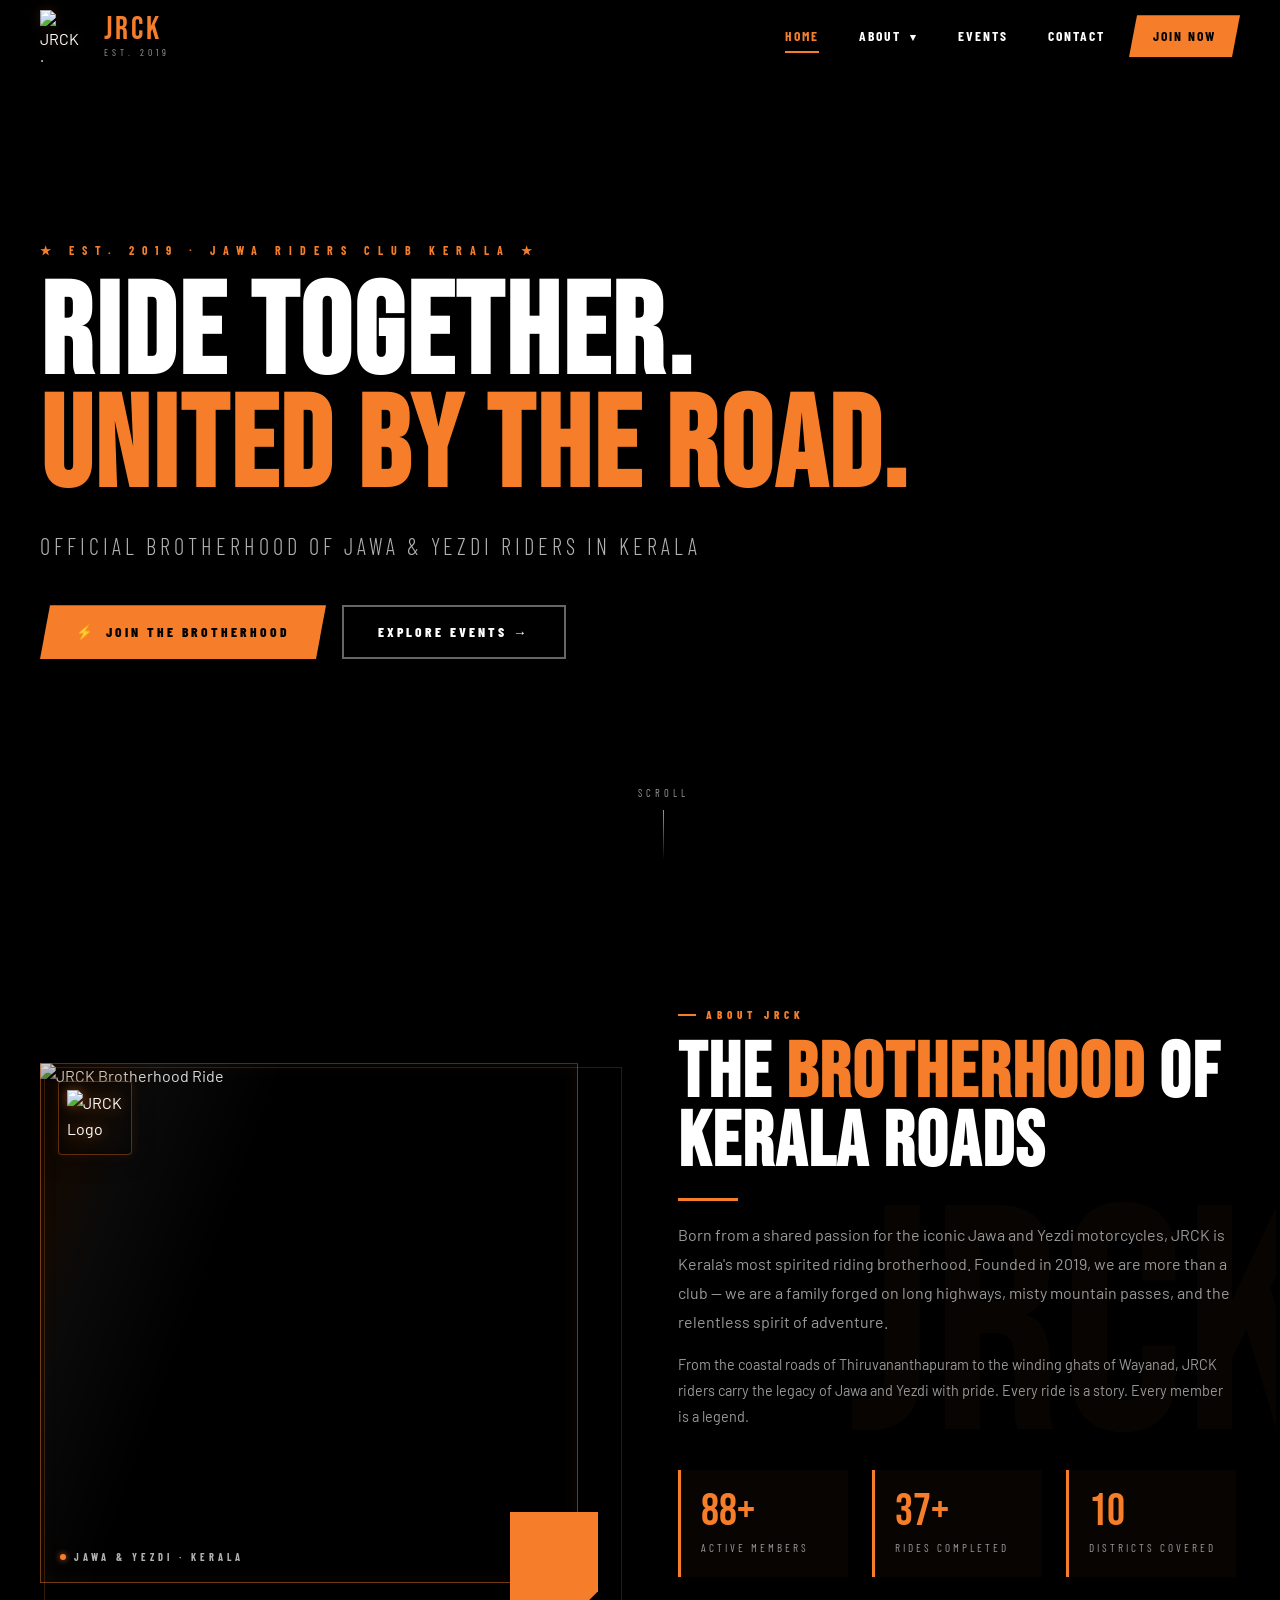
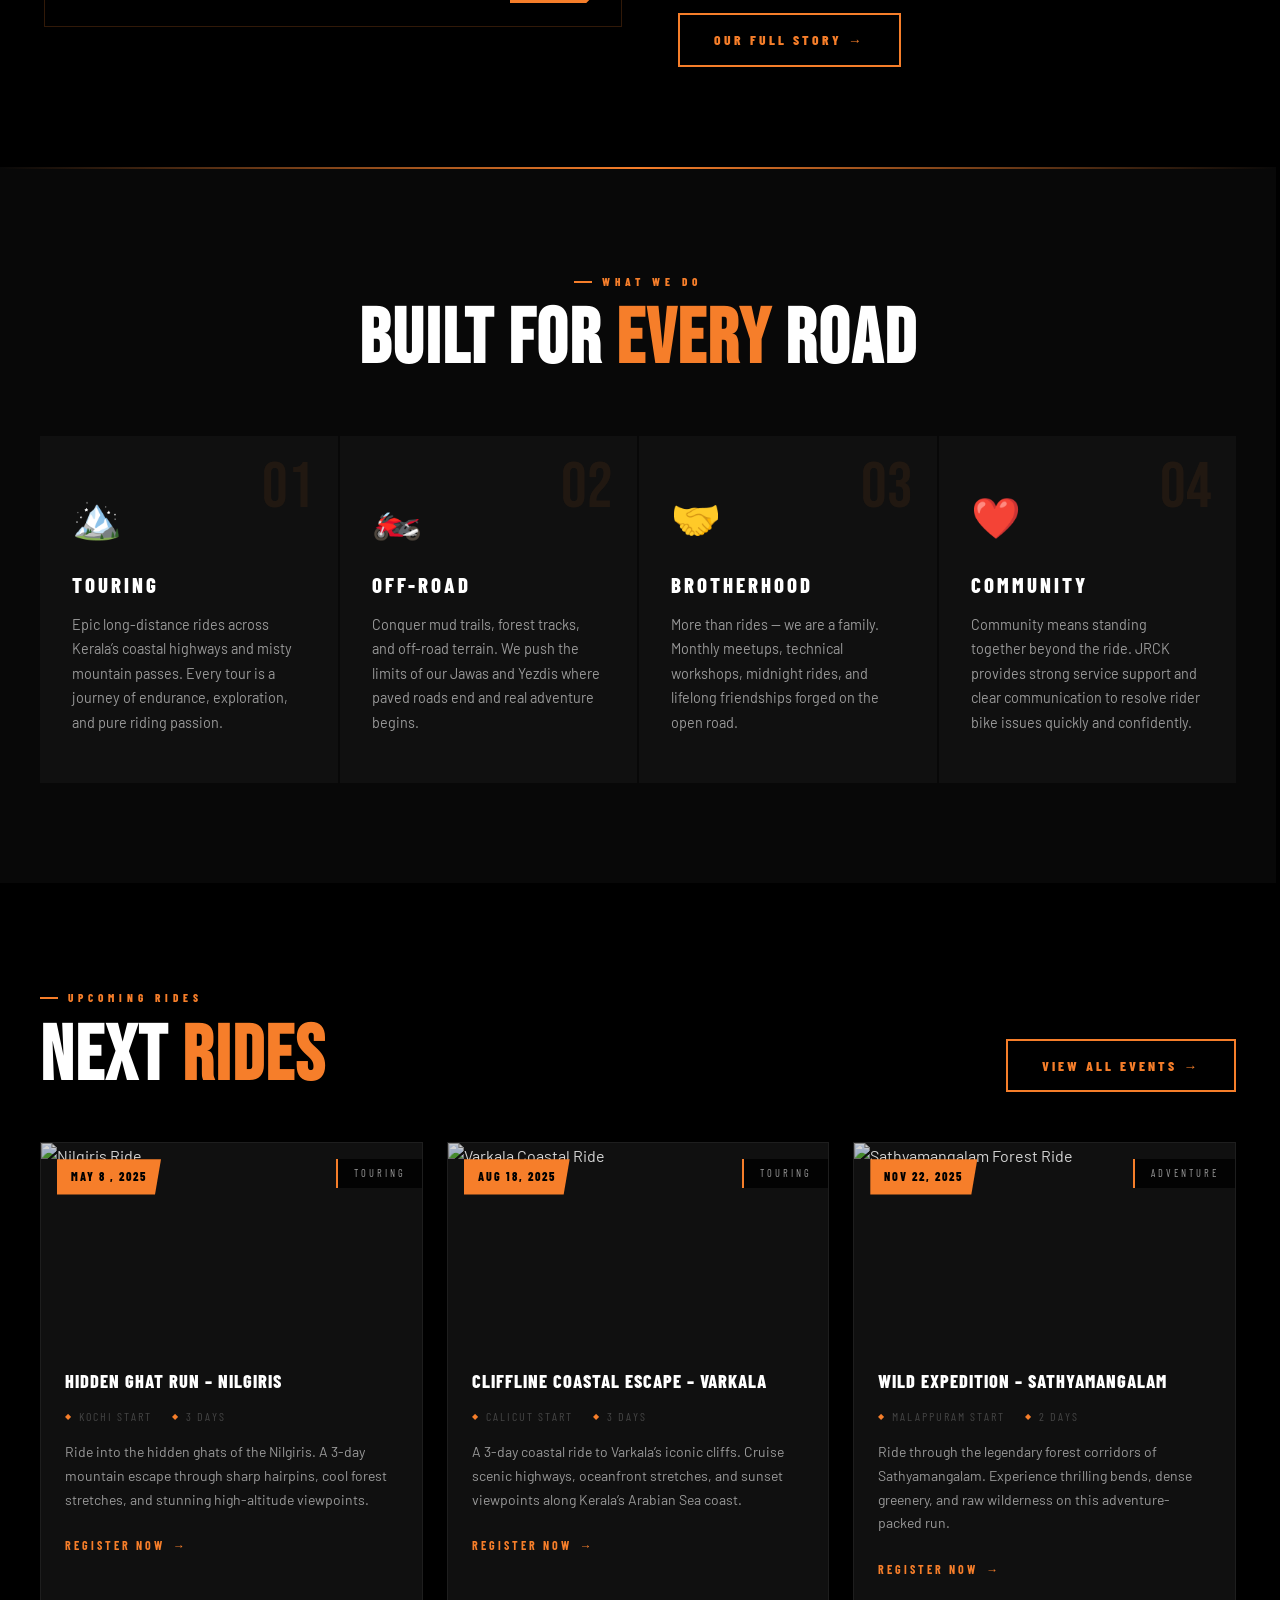
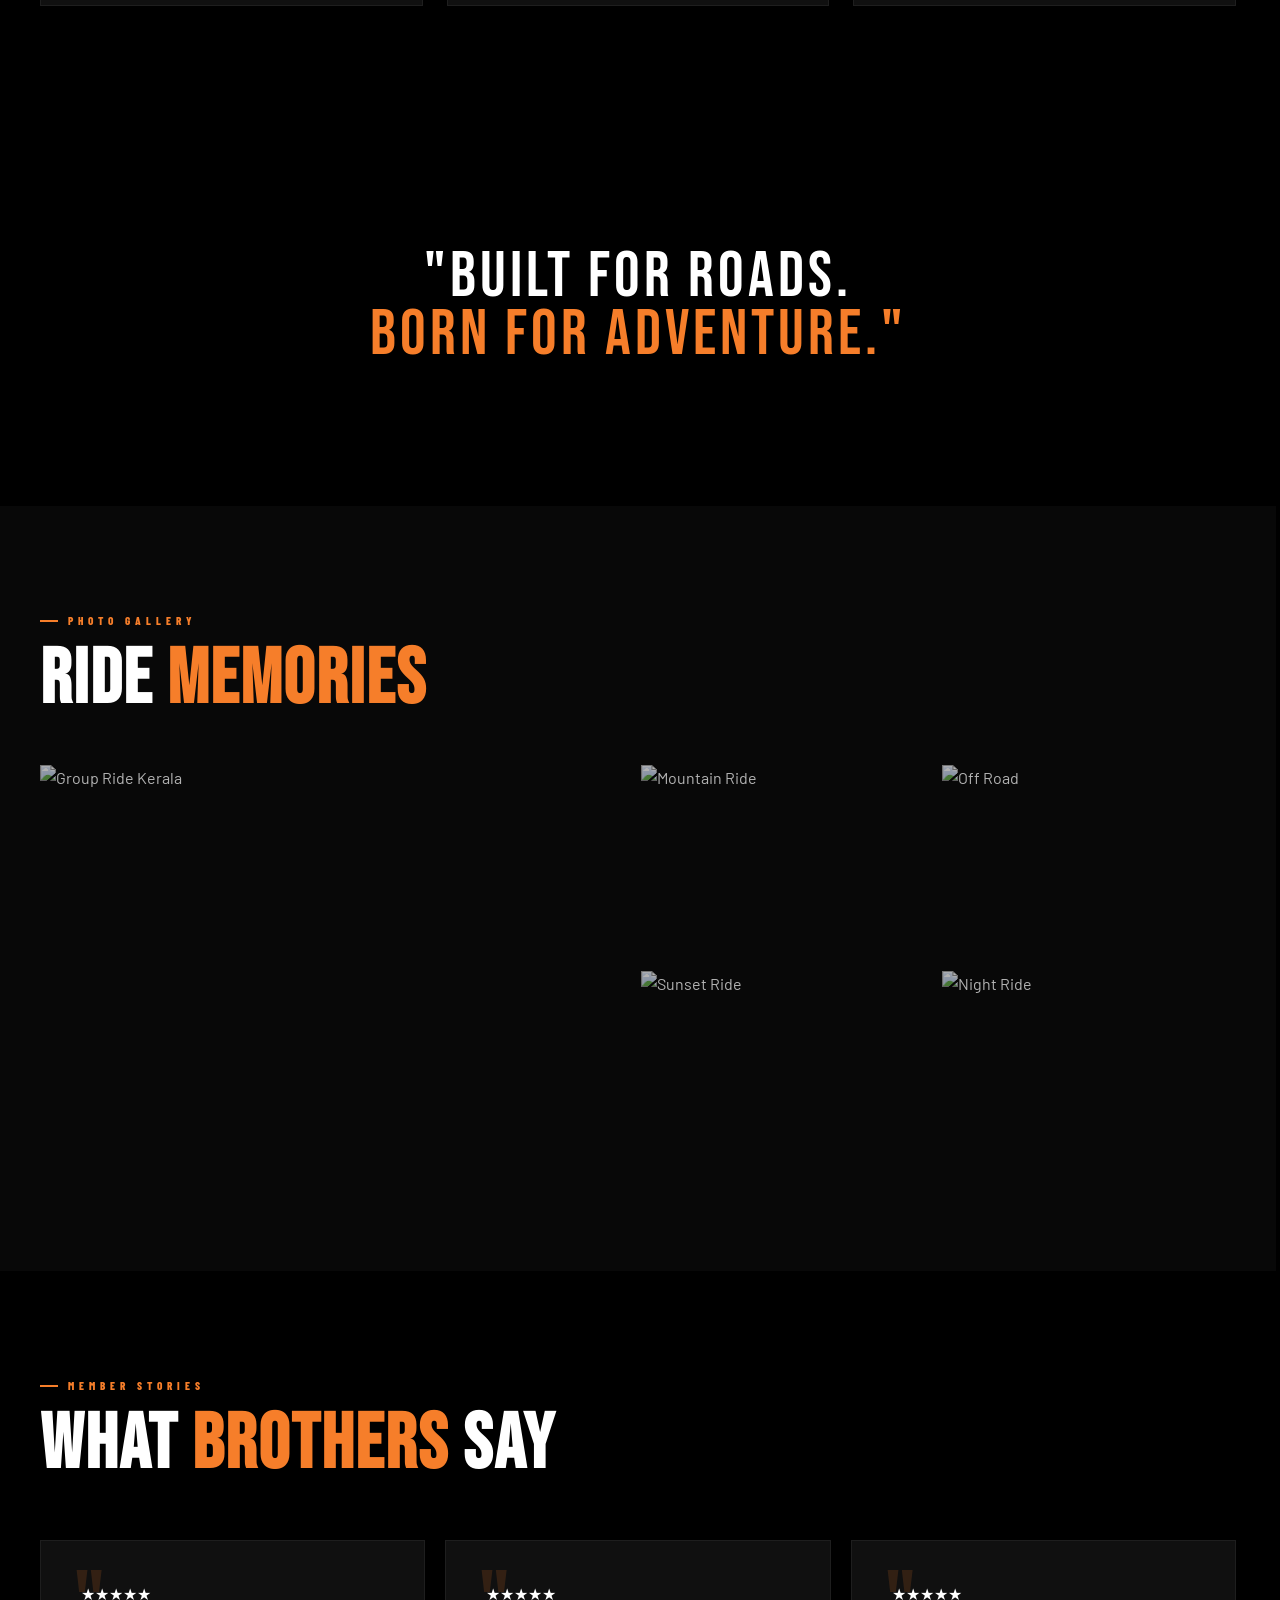
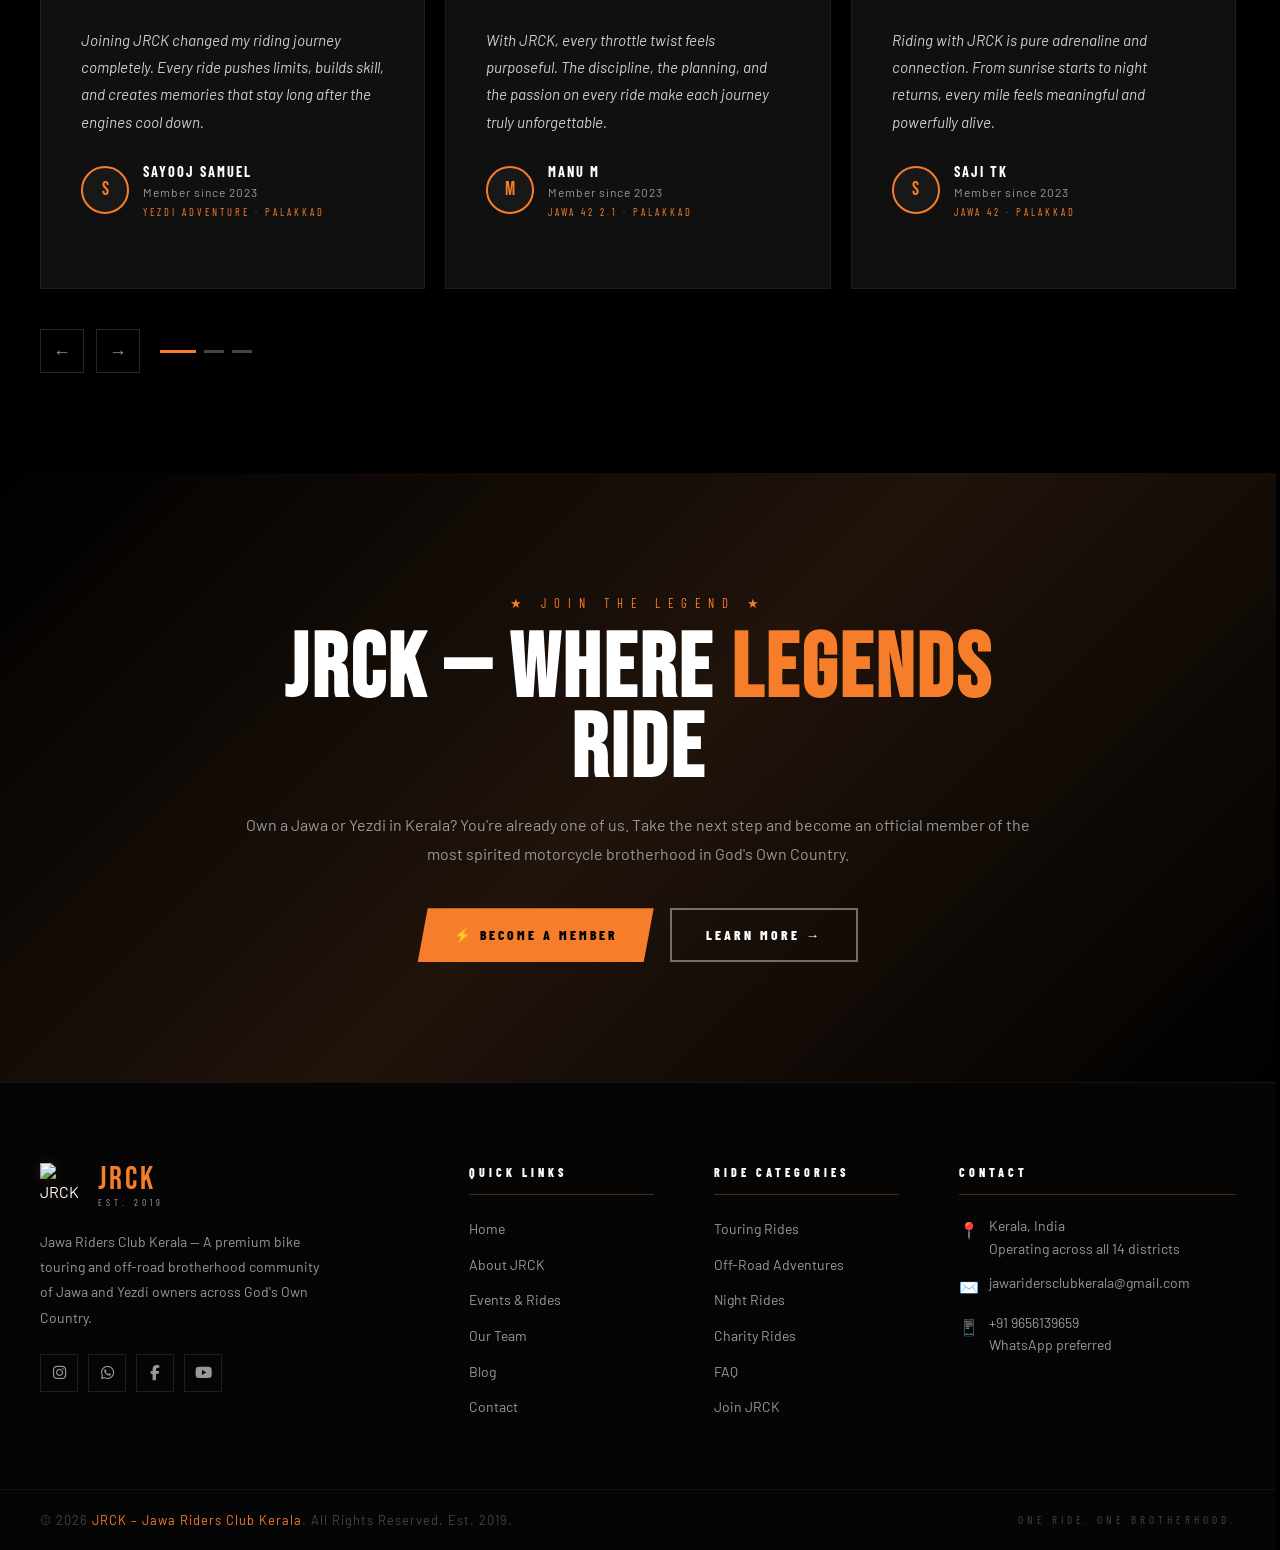
==== jrck-website/index.html @ 36eb2aca "Add files via upload" ====
<!DOCTYPE html>
<html lang="en">
<head>
<meta charset="UTF-8">
<meta name="viewport" content="width=device-width, initial-scale=1.0">
<!-- Performance: preload hero image and fonts -->
<link rel="preload" as="image" href="https://images.unsplash.com/photo-1558618666-fcd25c85cd64?w=1920&q=80" fetchpriority="high">
<link rel="dns-prefetch" href="https://images.unsplash.com">
<link rel="dns-prefetch" href="https://fonts.googleapis.com">
<title>JRCK – Jawa Riders Club Kerala | Where Legends Ride</title>
<meta name="description" content="Jawa Riders Club Kerala (JRCK) – A premium bike touring and off-road brotherhood community of Jawa and Yezdi owners in Kerala. Est. 2019.">
<meta name="keywords" content="Jawa Riders Club Kerala, JRCK, Jawa motorcycle Kerala, Yezdi riders Kerala, motorcycle club Kerala, bike touring Kerala">
<meta property="og:title" content="JRCK – Jawa Riders Club Kerala">
<meta property="og:description" content="One Ride. One Brotherhood. Official brotherhood of Jawa & Yezdi Riders in Kerala since 2019.">
<meta property="og:type" content="website">
<link rel="icon" type="image/png" href="assets/images/logo.png">
<link rel="stylesheet" href="assets/css/style.css">
<link rel="preconnect" href="https://fonts.googleapis.com">
<link href="https://fonts.googleapis.com/css2?family=Bebas+Neue&family=Barlow+Condensed:wght@300;400;600;700;800;900&family=Barlow:wght@300;400;500;600&display=swap" rel="stylesheet">
<link rel="stylesheet" href="https://cdnjs.cloudflare.com/ajax/libs/font-awesome/6.5.0/css/all.min.css">
<!-- Favicon fallback SVG -->
<link rel="icon" type="image/svg+xml" href="assets/images/logo.png">
</head>
<body>

<!-- Hero Premium Cursor (scoped, desktop only) -->
<div class="hero-cursor" id="heroCursor" aria-hidden="true"></div>
<div class="hero-cursor-ring" id="heroCursorRing" aria-hidden="true"></div>

<!-- ============================================================ HEADER ============================================================ -->
<header id="header">
  <a href="index.html" class="nav-logo">
    <img src="assets/images/logo.png" alt="JRCK Logo" class="logo-svg" style="object-fit:contain;">
    <div>
      <span class="nav-logo-text">JRCK</span>
      <span class="nav-logo-sub">Est. 2019</span>
    </div>
  </a>

  <nav>
    <ul class="nav-links">
      <li><a href="index.html" class="active">Home</a></li>
      <li class="dropdown">
        <a href="about.html">About <span class="dropdown-arrow">▾</span></a>
        <ul class="dropdown-menu">
          <li><a href="about.html">About JRCK</a></li>
          <li><a href="events.html">Events & Rides</a></li>
          <li><a href="team.html">Our Team</a></li>
          <li><a href="faq.html">FAQ</a></li>
        </ul>
      </li>
      <li><a href="events.html">Events</a></li>
      <!-- <li><a href="blog.html">Blog</a></li> -->
      <li><a href="contact.html">Contact</a></li>
      <li><a href="contact.html#membership" class="nav-cta">Join Now</a></li>
    </ul>
  </nav>

  <button class="hamburger" aria-label="Menu">
    <span></span><span></span><span></span>
  </button>
</header>

<!-- Mobile Nav -->
<nav class="nav-mobile">
  <a href="index.html">Home</a>
  <a href="about.html">About JRCK</a>
  <a href="events.html" class="mobile-sub">↳ Events & Rides</a>
  <a href="team.html" class="mobile-sub">↳ Our Team</a>
  <a href="faq.html" class="mobile-sub">↳ FAQ</a>
  <a href="blog.html">Blog</a>
  <a href="contact.html">Contact</a>
  <a href="contact.html#membership" style="color: var(--orange); font-weight: 800;">⚡ Join the Brotherhood</a>
</nav>

<!-- ============================================================ HERO ============================================================ -->
<section class="hero" id="heroSection">
  <!-- Trail canvas: above bg, below all overlays -->
  <canvas id="hero-trail-canvas"></canvas>
  <div class="hero-bg" id="heroBg" style="background-image: url('assets/images/banner-main.jpeg');"></div>
  <div class="hero-overlay"></div>
  <div class="hero-overlay-bottom"></div>
  <div class="hero-content">
    <p class="hero-estd">★ Est. 2019 · Jawa Riders Club Kerala ★</p>
    <h1 class="hero-title">
      Ride Together.
      <span class="line2">United by the Road.</span>
    </h1>
    <p class="hero-subtitle">Official Brotherhood of Jawa &amp; Yezdi Riders in Kerala</p>
    <div class="hero-btns">
      <a href="contact.html#membership" class="btn btn-primary">
        <span>⚡</span> Join the Brotherhood
      </a>
      <a href="events.html" class="btn btn-outline">Explore Events →</a>
    </div>
  </div>
  <div class="hero-scroll">
    <span>Scroll</span>
    <div class="scroll-line"></div>
  </div>
</section>

<!-- ============================================================ ABOUT INTRO ============================================================ -->
<section class="about-intro section-pad">
  <div class="container">
    <div class="about-intro-grid">
      <div class="about-intro-img anim-left">

        <!-- ── Image wrapper with all overlays ── -->
        <div class="aimg-frame">

          <!-- Main photo -->
          <img src="assets/images/main_logo1.jpg"
               alt="JRCK Brotherhood Ride"
               loading="lazy"
               class="aimg-photo">

          <!-- Dark gradient: bottom-heavy for text legibility -->
          <div class="aimg-gradient"></div>

          <!-- Tire-track SVG texture (very low opacity) -->
          <div class="aimg-tracks"></div>

          <!-- Speed-line accent strokes -->
          <div class="aimg-speed-lines">
            <span></span><span></span><span></span>
            <span></span><span></span>
          </div>

          <!-- Animated light sweep -->
          <div class="aimg-sweep"></div>

          <!-- Glowing orange border frame -->
          <div class="aimg-border"></div>

          <!-- JRCK Logo badge — glassmorphism, top-left -->
          <div class="aimg-logo-badge">
            <img src="assets/images/jawalogo.png" alt="JRCK Logo" class="aimg-logo">
          </div>

          <!-- Bottom info bar -->
          <div class="aimg-bottom-bar">
            <div class="aimg-ride-tag">
              <span class="aimg-dot"></span>
              Jawa &amp; Yezdi · Kerala
            </div>
           
          </div>

        </div>

        <!-- Estd. badge — kept outside frame, original position -->
        <div class="year-badge">
          <span>ESTD.</span>2019
        </div>

        <!-- Offset accent border (original ::before replacement) -->
        <div class="aimg-offset-border"></div>

      </div>
      <div class="anim-right">
        <span class="label-tag">About JRCK</span>
        <h2 class="section-title">The <span>Brotherhood</span> of Kerala Roads</h2>
        <div class="divider-orange"></div>
        <p class="section-subtitle">
          Born from a shared passion for the iconic Jawa and Yezdi motorcycles, JRCK is Kerala's most spirited riding brotherhood. Founded in 2019, we are more than a club — we are a family forged on long highways, misty mountain passes, and the relentless spirit of adventure.
        </p>
        <p style="font-size:0.9rem; color: var(--gray); line-height:1.8; margin-top:16px; margin-bottom:32px;">
          From the coastal roads of Thiruvananthapuram to the winding ghats of Wayanad, JRCK riders carry the legacy of Jawa and Yezdi with pride. Every ride is a story. Every member is a legend.
        </p>
        <div class="about-stats">
          <div class="stat-box anim-fade anim-delay-1">
            <div class="stat-number">120+</div>
            <div class="stat-label">Active Members</div>
          </div>
          <div class="stat-box anim-fade anim-delay-2">
            <div class="stat-number">50+</div>
            <div class="stat-label">Rides Completed</div>
          </div>
          <div class="stat-box anim-fade anim-delay-3">
            <div class="stat-number">14</div>
            <div class="stat-label">Districts Covered</div>
          </div>
        </div>
        <a href="about.html" class="btn btn-orange-outline" style="margin-top:36px;">Our Full Story →</a>
      </div>
    </div>
  </div>
</section>

<!-- ============================================================ HIGHLIGHTS ============================================================ -->
<section class="highlights section-pad">
  <div class="container">
    <div style="text-align:center; margin-bottom:0;">
      <span class="label-tag">What We Do</span>
      <h2 class="section-title">Built for <span>Every</span> Road</h2>
    </div>
    <div class="highlights-grid">
      <div class="highlight-card anim-fade">
        <span class="highlight-num">01</span>
        <span class="highlight-icon">🏔️</span>
        <h3 class="highlight-title">Touring</h3>
        <p class="highlight-desc">Epic long-distance rides across Kerala’s coastal highways and misty mountain passes. Every tour is a journey of endurance, exploration, and pure riding passion.</p>
      </div>
      <div class="highlight-card anim-fade anim-delay-1">
        <span class="highlight-num">02</span>
        <span class="highlight-icon">🏍️</span>
        <h3 class="highlight-title">Off-Road</h3>
        <p class="highlight-desc">Conquer mud trails, forest tracks, and off-road terrain. We push the limits of our Jawas and Yezdis where paved roads end and real adventure begins.</p>
      </div>
      <div class="highlight-card anim-fade anim-delay-2">
        <span class="highlight-num">03</span>
        <span class="highlight-icon">🤝</span>
        <h3 class="highlight-title">Brotherhood</h3>
        <p class="highlight-desc">More than rides — we are a family. Monthly meetups, technical workshops, midnight rides, and lifelong friendships forged on the open road.</p>
      </div>
      <div class="highlight-card anim-fade anim-delay-3">
        <span class="highlight-num">04</span>
        <span class="highlight-icon">❤️</span>
        <h3 class="highlight-title">Community</h3>
        <p class="highlight-desc">Community means standing together beyond the ride. JRCK provides strong service support and clear communication to resolve rider bike issues quickly and confidently.</p>
      </div>
    </div>
  </div>
</section>

<!-- ============================================================ EVENTS PREVIEW ============================================================ -->
<section class="events-preview section-pad">
  <div class="container">
    <div class="events-header">
      <div>
        <span class="label-tag">Upcoming Rides</span>
        <h2 class="section-title">Next <span>Rides</span></h2>
      </div>
      <a href="events.html" class="btn btn-orange-outline">View All Events →</a>
    </div>
    <div class="events-grid">

		<div class="event-card anim-fade">
		  <div class="event-img">
			<img src="assets/images/ooty-ride.jpg" alt="Nilgiris Ride" loading="lazy">
			<span class="event-date-badge">May 8 , 2025</span>
			<span class="event-category">Touring</span>
		  </div>

		  <div class="event-body">
			<h3 class="event-title">Hidden Ghat Run – Nilgiris</h3>
			<div class="event-meta">
			  <span>Kochi Start</span>
			  <span>3 Days</span>
			</div>
			<p class="event-desc">
			  Ride into the hidden ghats of the Nilgiris. A 3-day mountain escape through sharp hairpins, cool forest stretches, and stunning high-altitude viewpoints.
			</p>
			<a href="events.html" class="event-register">Register Now</a>
		  </div>
		</div>

		<div class="event-card anim-fade">
		  <div class="event-img">
			<img src="assets/images/varkala1.jpg" alt="Varkala Coastal Ride" loading="lazy">
			<span class="event-date-badge">Aug 18, 2025</span>
			<span class="event-category">Touring</span>
		  </div>

		  <div class="event-body">
			<h3 class="event-title">Cliffline Coastal Escape – Varkala</h3>
			<div class="event-meta">
			  <span>Calicut Start</span>
			  <span>3 Days</span>
			</div>
			<p class="event-desc">
			  A 3-day coastal ride to Varkala’s iconic cliffs. Cruise scenic highways, oceanfront stretches, and sunset viewpoints along Kerala’s Arabian Sea coast.
			</p>
			<a href="events.html" class="event-register">Register Now</a>
		  </div>
		</div>

		<div class="event-card anim-fade">
		  <div class="event-img">
			<img src="assets/images/Sathyamangalam.jpg" alt="Sathyamangalam Forest Ride" loading="lazy">
			<span class="event-date-badge">Nov 22, 2025</span>
			<span class="event-category">Adventure</span>
		  </div>

		  <div class="event-body">
			<h3 class="event-title">Wild Expedition – Sathyamangalam</h3>
			<div class="event-meta">
			  <span>Malappuram Start</span>
			  <span>2 Days</span>
			</div>
			<p class="event-desc">
			  Ride through the legendary forest corridors of Sathyamangalam. Experience thrilling bends, dense greenery, and raw wilderness on this adventure-packed run.
			</p>
			<a href="events.html" class="event-register">Register Now</a>
		  </div>
		</div>

    </div>
  </div>
</section>

<!-- ============================================================ PARALLAX QUOTE ============================================================ -->
<div class="parallax-banner">
  <div class="parallax-banner-bg" style="background-image: url('assets/images/varkala.jpg');"></div>
  <div class="parallax-banner-overlay"></div>
  <div class="parallax-banner-content">
    <p class="parallax-quote">
      "Built for Roads.<br><span>Born for Adventure."</span>
    </p>
  </div>
</div>

<!-- ============================================================ GALLERY ============================================================ -->
<section class="gallery-section section-pad">
  <div class="container">
    <span class="label-tag">Photo Gallery</span>
    <h2 class="section-title">Ride <span>Memories</span></h2>
    <div class="gallery-grid">
      <div class="gallery-item anim-fade">
        <img src="assets/images/group-5.jpeg" alt="Group Ride Kerala" loading="lazy">
        <div class="gallery-overlay"><span>Panjalimedu · Idukki </span></div>
      </div>
      <div class="gallery-item anim-fade anim-delay-1">
        <img src="assets/images/group-2.jpeg" alt="Mountain Ride" loading="lazy">
        <div class="gallery-overlay"><span>Jawa day Meetup · Palakkad</span></div>
      </div>
      <div class="gallery-item anim-fade anim-delay-2">
        <img src="assets/images/group-1.jpeg" alt="Off Road" loading="lazy">
        <div class="gallery-overlay"><span>Illikkal backside · Kottayam</span></div>
      </div>
      <div class="gallery-item anim-fade anim-delay-1">
        <img src="assets/images/group-4.jpeg" alt="Sunset Ride" loading="lazy">
        <div class="gallery-overlay"><span>Ammachi Kottaram · Kuttikkanam</span></div>
      </div>
      <div class="gallery-item anim-fade anim-delay-2">
        <img src="assets/images/group-6.jpeg" alt="Night Ride" loading="lazy">
        <div class="gallery-overlay"><span>Two wheels, one road, endless· Chikmagalur vibes</span></div>
      </div>
    </div>
  </div>
</section>

<!-- ============================================================ TESTIMONIALS ============================================================ -->
<section class="testimonials section-pad">
  <div class="container">
    <span class="label-tag">Member Stories</span>
    <h2 class="section-title">What <span>Brothers</span> Say</h2>
    <div class="testimonials-wrapper">
      <div class="testimonials-track">

        <div class="testimonial-card">
          <div class="testimonial-stars">★★★★★</div>
          <p class="testimonial-text">Joining JRCK changed my riding journey completely. Every ride pushes limits, builds skill, and creates memories that stay long after the engines cool down.</p>
          <div class="testimonial-author">
            <div class="testimonial-avatar">S</div>
            <div>
              <p class="testimonial-name">Sayooj Samuel</p>
              <p class="testimonial-role">Member since 2023</p>
              <p class="testimonial-bike">Yezdi Adventure · Palakkad</p>
            </div>
          </div>
        </div>

        <div class="testimonial-card">
          <div class="testimonial-stars">★★★★★</div>
          <p class="testimonial-text">With JRCK, every throttle twist feels purposeful. The discipline, the planning, and the passion on every ride make each journey truly unforgettable.</p>
          <div class="testimonial-author">
            <div class="testimonial-avatar">M</div>
            <div>
              <p class="testimonial-name">Manu M</p>
              <p class="testimonial-role">Member since 2023</p>
              <p class="testimonial-bike">Jawa 42 2.1 · Palakkad</p>
            </div>
          </div>
        </div>

        <div class="testimonial-card">
          <div class="testimonial-stars">★★★★★</div>
          <p class="testimonial-text">Riding with JRCK is pure adrenaline and connection. From sunrise starts to night returns, every mile feels meaningful and powerfully alive.</p>
          <div class="testimonial-author">
            <div class="testimonial-avatar">S</div>
            <div>
              <p class="testimonial-name">Saji TK</p>
              <p class="testimonial-role">Member since 2023</p>
              <p class="testimonial-bike">Jawa 42 · Palakkad</p>
            </div>
          </div>
        </div>

        <div class="testimonial-card">
          <div class="testimonial-stars">★★★★★</div>
          <p class="testimonial-text">As a woman rider in Kerala, finding JRCK was empowering. The club truly values lady riders, ensures strong safety measures, and creates a secure, respectful space to ride with confidence.</p>
          <div class="testimonial-author">
            <div class="testimonial-avatar">A</div>
            <div>
              <p class="testimonial-name">Ayana VR</p>
              <p class="testimonial-role">Member since 2019</p>
              <p class="testimonial-bike">Jawa 42 · Kochi</p>
            </div>
          </div>
        </div>

        <div class="testimonial-card">
          <div class="testimonial-stars">★★★★★</div>
          <p class="testimonial-text">Riding with JRCK redefined my journey on two wheels. Every tour is perfectly planned, every mile feels purposeful, and every return leaves me stronger, sharper, and ready for the next adventure. 🏍️</p>
          <div class="testimonial-author">
            <div class="testimonial-avatar"></div>
            <div>
              <p class="testimonial-name">Nitheesh</p>
              <p class="testimonial-role">Member since 2025</p>
              <p class="testimonial-bike">Jawa Classic · Kottayam</p>
            </div>
          </div>
        </div>

      </div>
    </div>
    <div class="slider-controls">
      <button class="slider-btn slider-prev" aria-label="Previous">←</button>
      <button class="slider-btn slider-next" aria-label="Next">→</button>
      <!-- Dots generated dynamically by JS based on card count -->
      <div class="slider-dots"></div>
    </div>
  </div>
</section>

<!-- ============================================================ CTA BANNER ============================================================ -->
<section class="cta-banner">
  <div class="cta-banner-bg" style="background-image: url('assets/images/group-3.jpeg');"></div>
  <div class="cta-banner-overlay"></div>
  <!-- Real JRCK logo watermark -->
  <img src="assets/images/logo.png" alt="" class="watermark-logo" aria-hidden="true" style="pointer-events:none;">
  <div class="cta-content">
    <p class="cta-tagline">★ Join the Legend ★</p>
    <h2 class="cta-title">JRCK — Where <span>Legends</span> Ride</h2>
    <p class="cta-text">Own a Jawa or Yezdi in Kerala? You're already one of us. Take the next step and become an official member of the most spirited motorcycle brotherhood in God's Own Country.</p>
    <div class="cta-btns">
	  <a href="contact.html#membership" 
	   class="btn btn-primary" 
	   rel="noopener noreferrer">
	   ⚡ Become a Member
	  </a>
      <a href="about.html" class="btn btn-outline">Learn More →</a>
    </div>
  </div>
</section>

<!-- ============================================================ FOOTER ============================================================ -->
<footer>
  <div class="footer-top">
    <div class="container">
      <div class="footer-grid">
        <div class="footer-brand">
          <a href="index.html" class="nav-logo">
            <img src="assets/images/logo.png" alt="JRCK Logo" class="logo-svg" style="object-fit:contain;">
            <div>
              <span class="nav-logo-text">JRCK</span>
              <span class="nav-logo-sub">Est. 2019</span>
            </div>
          </a>
          <p class="footer-desc">Jawa Riders Club Kerala — A premium bike touring and off-road brotherhood community of Jawa and Yezdi owners across God's Own Country.</p>
			<div class="footer-social">
			  <a href="https://www.instagram.com/j_r_c_k_?utm_source=ig_web_button_share_sheet&igsh=ZDNlZDc0MzIxNw==" target="_blank" rel="noopener" class="social-btn" aria-label="Instagram">
				<i class="fab fa-instagram"></i>
			  </a>
			  
			  <a href="https://wa.me/919656139659" target="_blank" rel="noopener" class="social-btn" aria-label="WhatsApp">
				<i class="fab fa-whatsapp"></i>
			  </a>

			  <a href="#" target="_blank" rel="noopener" class="social-btn" aria-label="Facebook">
				<i class="fab fa-facebook-f"></i>
			  </a>

			  <a href="#" target="_blank" rel="noopener" class="social-btn" aria-label="YouTube">
				<i class="fab fa-youtube"></i>
			  </a>

			</div>
        </div>

        <div>
          <h4 class="footer-heading">Quick Links</h4>
          <ul class="footer-links">
            <li><a href="index.html">Home</a></li>
            <li><a href="about.html">About JRCK</a></li>
            <li><a href="events.html">Events & Rides</a></li>
            <li><a href="team.html">Our Team</a></li>
            <li><a href="blog.html">Blog</a></li>
            <li><a href="contact.html">Contact</a></li>
          </ul>
        </div>

        <div>
          <h4 class="footer-heading">Ride Categories</h4>
          <ul class="footer-links">
            <li><a href="events.html">Touring Rides</a></li>
            <li><a href="events.html">Off-Road Adventures</a></li>
            <li><a href="events.html">Night Rides</a></li>
            <li><a href="events.html">Charity Rides</a></li>
            <li><a href="faq.html">FAQ</a></li>
            <li><a href="contact.html#membership">Join JRCK</a></li>
          </ul>
        </div>

        <div>
          <h4 class="footer-heading">Contact</h4>
          <div class="footer-contact-item">
            <span class="icon">📍</span>
            <span>Kerala, India<br>Operating across all 14 districts</span>
          </div>
          <div class="footer-contact-item">
            <span class="icon">✉️</span>
            <span>jawaridersclubkerala@gmail.com</span>
          </div>
          <div class="footer-contact-item">
            <span class="icon">📱</span>
            <span>+91 9656139659<br>WhatsApp preferred</span>
          </div>
        </div>
      </div>
    </div>
  </div>
  <div class="footer-bottom">
    <div class="container">
      <div class="footer-bottom-inner">
        <p class="footer-copy">© 2026 <span>JRCK – Jawa Riders Club Kerala</span>. All Rights Reserved. Est. 2019.</p>
        <p class="footer-tagline">One Ride. One Brotherhood.</p>
      </div>
    </div>
  </div>
</footer>

<script src="assets/js/script.js"></script>
</body>
</html>
---- jrck-website/assets/css/style.css ----
/* ============================================================
   JRCK – Jawa Riders Club Kerala | Main Stylesheet
   Design: Cinematic Dark Brutalism + Premium Moto Culture
   ============================================================ */

@import url('https://fonts.googleapis.com/css2?family=Bebas+Neue&family=Barlow+Condensed:wght@300;400;600;700;800;900&family=Barlow:wght@300;400;500;600&display=swap');

/* ---- CSS VARIABLES ---- */
:root {
  --orange:        #F67E2A;
  --orange-dark:   #c95e10;
  --orange-light:  #ff9a4d;
  --orange-glow:   rgba(246,126,42,0.3);
  --black:         #000000;
  --dark:          #080808;
  --dark2:         #101010;
  --dark3:         #181818;
  --dark4:         #222222;
  --white:         #ffffff;
  --off-white:     #f0ece4;
  --gray:          #999999;
  --gray-dark:     #444444;
  --font-display:  'Bebas Neue', cursive;
  --font-heading:  'Barlow Condensed', sans-serif;
  --font-body:     'Barlow', sans-serif;
  --transition:    0.3s cubic-bezier(0.25, 0.46, 0.45, 0.94);
  --transition-fast: 0.15s ease;
  --shadow-orange: 0 0 30px rgba(246,126,42,0.4);
  --shadow-card:   0 8px 40px rgba(0,0,0,0.6);
}

/* ---- RESET & BASE ---- */
*, *::before, *::after { box-sizing: border-box; margin: 0; padding: 0; }
html {
  scroll-behavior: smooth;
  font-size: 16px;
  /* Prevent horizontal overflow that causes double scrollbar */
  overflow-x: hidden;
  /* Prevent scroll jumps caused by scrollbar appearing/disappearing */
  scrollbar-gutter: stable;
}
body {
  font-family: var(--font-body);
  background: var(--black);
  color: var(--white);
  overflow-x: hidden;
  line-height: 1.6;
  /* Ensure body never exceeds viewport width */
  max-width: 100vw;
}
img { max-width: 100%; display: block; }
a { text-decoration: none; color: inherit; }
ul { list-style: none; }
button { cursor: pointer; border: none; background: none; font-family: inherit; }

/* ---- SCROLLBAR ---- */
::-webkit-scrollbar { width: 4px; }
::-webkit-scrollbar-track { background: var(--dark); }
::-webkit-scrollbar-thumb { background: var(--orange); border-radius: 2px; }

/* ---- SELECTION ---- */
::selection { background: var(--orange); color: var(--black); }

/* ============================================================
   HEADER / NAVIGATION
   ============================================================ */
#header {
  position: fixed;
  top: 0; left: 0; right: 0;
  z-index: 1000;
  padding: 0 40px;
  height: 72px;
  display: flex;
  align-items: center;
  justify-content: space-between;
  transition: background var(--transition), box-shadow var(--transition);
  background: transparent;
}
#header.scrolled {
  background: rgba(0,0,0,0.97);
  box-shadow: 0 2px 20px rgba(0,0,0,0.8);
  border-bottom: 1px solid rgba(246,126,42,0.15);
}

/* Logo */
.nav-logo {
  display: flex;
  align-items: center;
  gap: 12px;
  text-decoration: none;
}
.nav-logo img {
  width: 48px;
  height: 48px;
  object-fit: contain;
}
.nav-logo-text {
  font-family: var(--font-display);
  font-size: 2rem;
  color: var(--orange);
  letter-spacing: 3px;
  line-height: 1;
}
.nav-logo-sub {
  font-family: var(--font-heading);
  font-size: 0.6rem;
  color: var(--gray);
  letter-spacing: 4px;
  text-transform: uppercase;
  display: block;
  line-height: 1;
  margin-top: 2px;
}

/* Navigation Links */
.nav-links {
  display: flex;
  align-items: center;
  gap: 8px;
}
.nav-links > li {
  position: relative;
}
.nav-links > li > a {
  font-family: var(--font-heading);
  font-size: 0.85rem;
  font-weight: 700;
  letter-spacing: 2px;
  text-transform: uppercase;
  color: var(--white);
  padding: 8px 16px;
  display: block;
  transition: color var(--transition-fast);
  position: relative;
}
.nav-links > li > a::after {
  content: '';
  position: absolute;
  bottom: 2px; left: 16px; right: 16px;
  height: 2px;
  background: var(--orange);
  transform: scaleX(0);
  transform-origin: left;
  transition: transform var(--transition);
}
.nav-links > li > a:hover,
.nav-links > li > a.active {
  color: var(--orange);
}
.nav-links > li > a:hover::after,
.nav-links > li > a.active::after {
  transform: scaleX(1);
}

/* Dropdown */
.dropdown-menu {
  position: absolute;
  top: calc(100% + 8px);
  left: 0;
  background: rgba(8,8,8,0.98);
  border: 1px solid rgba(246,126,42,0.2);
  border-top: 2px solid var(--orange);
  min-width: 200px;
  opacity: 0;
  visibility: hidden;
  transform: translateY(-8px);
  transition: all var(--transition);
  z-index: 100;
}
.dropdown:hover .dropdown-menu {
  opacity: 1;
  visibility: visible;
  transform: translateY(0);
}
.dropdown-menu a {
  display: block;
  padding: 12px 20px;
  font-family: var(--font-heading);
  font-size: 0.8rem;
  font-weight: 600;
  letter-spacing: 2px;
  text-transform: uppercase;
  color: var(--gray);
  transition: color var(--transition-fast), background var(--transition-fast), padding-left var(--transition-fast);
  border-bottom: 1px solid rgba(255,255,255,0.04);
}
.dropdown-menu a:hover {
  color: var(--orange);
  background: rgba(246,126,42,0.06);
  padding-left: 28px;
}
.dropdown-arrow {
  display: inline-block;
  margin-left: 4px;
  font-size: 0.7rem;
  transition: transform var(--transition);
}
.dropdown:hover .dropdown-arrow { transform: rotate(180deg); }

/* Nav CTA */
.nav-cta {
  font-family: var(--font-heading);
  font-size: 0.8rem;
  font-weight: 800;
  letter-spacing: 3px;
  text-transform: uppercase;
  color: var(--black) !important;
  background: var(--orange);
  padding: 10px 24px !important;
  clip-path: polygon(8px 0%, 100% 0%, calc(100% - 8px) 100%, 0% 100%);
  transition: background var(--transition), box-shadow var(--transition) !important;
}
.nav-cta:hover {
  background: var(--orange-light) !important;
  box-shadow: var(--shadow-orange) !important;
  color: var(--black) !important;
}
.nav-cta::after { display: none !important; }

/* Hamburger */
.hamburger {
  display: none;
  flex-direction: column;
  gap: 5px;
  cursor: pointer;
  z-index: 1001;
  padding: 5px;
}
.hamburger span {
  display: block;
  width: 26px;
  height: 2px;
  background: var(--white);
  transition: all var(--transition);
}
.hamburger.active span:nth-child(1) { transform: rotate(45deg) translate(5px, 5px); }
.hamburger.active span:nth-child(2) { opacity: 0; transform: scaleX(0); }
.hamburger.active span:nth-child(3) { transform: rotate(-45deg) translate(5px, -5px); }

/* Mobile Nav */
.nav-mobile {
  display: none;
  position: fixed;
  top: 72px; left: 0; right: 0;
  background: rgba(5,5,5,0.98);
  border-top: 2px solid var(--orange);
  padding: 20px 0 30px;
  z-index: 999;
  transform: translateY(-100%);
  opacity: 0;
  transition: all var(--transition);
}
.nav-mobile.open {
  transform: translateY(0);
  opacity: 1;
}
.nav-mobile a {
  display: block;
  padding: 14px 40px;
  font-family: var(--font-heading);
  font-size: 1.1rem;
  font-weight: 700;
  letter-spacing: 3px;
  text-transform: uppercase;
  color: var(--white);
  border-bottom: 1px solid rgba(255,255,255,0.05);
  transition: color var(--transition-fast), padding-left var(--transition-fast);
}
.nav-mobile a:hover { color: var(--orange); padding-left: 56px; }
.nav-mobile a.mobile-sub { color: var(--gray); padding-left: 56px; font-size: 0.9rem; }
.nav-mobile a.mobile-sub:hover { color: var(--orange); padding-left: 72px; }

/* ============================================================
   UTILITY CLASSES
   ============================================================ */
.container {
  max-width: 1280px;
  margin: 0 auto;
  padding: 0 40px;
}
.section-pad { padding: 100px 0; }
.section-pad-sm { padding: 60px 0; }

.label-tag {
  display: inline-block;
  font-family: var(--font-heading);
  font-size: 0.7rem;
  font-weight: 800;
  letter-spacing: 5px;
  text-transform: uppercase;
  color: var(--orange);
  margin-bottom: 16px;
  position: relative;
  padding-left: 28px;
}
.label-tag::before {
  content: '';
  position: absolute;
  left: 0; top: 50%;
  transform: translateY(-50%);
  width: 18px; height: 2px;
  background: var(--orange);
}

.section-title {
  font-family: var(--font-display);
  font-size: clamp(2.5rem, 6vw, 5rem);
  color: var(--white);
  line-height: 0.9;
  letter-spacing: 2px;
  text-transform: uppercase;
}
.section-title span { color: var(--orange); }

.section-subtitle {
  font-family: var(--font-body);
  font-size: 1rem;
  color: var(--gray);
  max-width: 600px;
  line-height: 1.8;
  margin-top: 16px;
}

/* Divider */
.divider-orange {
  width: 60px; height: 3px;
  background: var(--orange);
  margin: 20px 0;
}
.divider-orange.center { margin: 20px auto; }

/* ---- BUTTONS ---- */
.btn {
  display: inline-flex;
  align-items: center;
  gap: 10px;
  font-family: var(--font-heading);
  font-weight: 800;
  font-size: 0.85rem;
  letter-spacing: 3px;
  text-transform: uppercase;
  padding: 16px 36px;
  transition: all var(--transition);
  cursor: pointer;
  border: none;
  clip-path: polygon(10px 0%, 100% 0%, calc(100% - 10px) 100%, 0% 100%);
}
.btn-primary {
  background: var(--orange);
  color: var(--black);
}
.btn-primary:hover {
  background: var(--orange-light);
  box-shadow: var(--shadow-orange);
  transform: translateY(-2px);
}
.btn-outline {
  background: transparent;
  color: var(--white);
  border: 2px solid rgba(255,255,255,0.4);
  clip-path: none;
  padding: 14px 34px;
}
.btn-outline:hover {
  border-color: var(--orange);
  color: var(--orange);
  box-shadow: 0 0 20px rgba(246,126,42,0.2);
  transform: translateY(-2px);
}
.btn-orange-outline {
  background: transparent;
  color: var(--orange);
  border: 2px solid var(--orange);
  clip-path: none;
  padding: 14px 34px;
}
.btn-orange-outline:hover {
  background: var(--orange);
  color: var(--black);
  box-shadow: var(--shadow-orange);
  transform: translateY(-2px);
}
.btn svg { width: 18px; height: 18px; }

/* ---- ORANGE LINE ACCENT ---- */
.orange-line {
  position: relative;
  padding-left: 20px;
}
.orange-line::before {
  content: '';
  position: absolute;
  left: 0; top: 0; bottom: 0;
  width: 3px;
  background: var(--orange);
}

/* ---- CARDS ---- */
.card {
  background: var(--dark2);
  border: 1px solid rgba(255,255,255,0.06);
  overflow: hidden;
  transition: transform var(--transition), box-shadow var(--transition), border-color var(--transition);
}
.card:hover {
  transform: translateY(-6px);
  border-color: rgba(246,126,42,0.3);
  box-shadow: var(--shadow-card), 0 0 30px rgba(246,126,42,0.1);
}

/* ---- ANIMATE ON SCROLL ---- */
.anim-fade { opacity: 0; transform: translateY(30px); transition: opacity 0.7s ease, transform 0.7s ease; }
.anim-fade.visible { opacity: 1; transform: translateY(0); }
.anim-left { opacity: 0; transform: translateX(-40px); transition: opacity 0.7s ease, transform 0.7s ease; }
.anim-left.visible { opacity: 1; transform: translateX(0); }
.anim-right { opacity: 0; transform: translateX(40px); transition: opacity 0.7s ease, transform 0.7s ease; }
.anim-right.visible { opacity: 1; transform: translateX(0); }
.anim-delay-1 { transition-delay: 0.1s; }
.anim-delay-2 { transition-delay: 0.2s; }
.anim-delay-3 { transition-delay: 0.3s; }
.anim-delay-4 { transition-delay: 0.4s; }

/* ============================================================
   HERO SECTION
   ============================================================ */
/* ---- HERO: NO background-attachment:fixed (causes scroll repaint jank) ---- */
.hero {
  position: relative;
  width: 100%;
  /* Use 100svh where supported (avoids mobile bar flicker), fallback 100vh */
  height: 100vh;
  height: 100svh;
  /* Hard floor so content never gets crushed */
  min-height: 600px;
  overflow: hidden;
  display: flex;
  align-items: center;
  /* Isolate stacking context – prevents bleed into next section */
  isolation: isolate;
}
.hero-bg {
  position: absolute;
  /* Slightly taller/wider so JS parallax translateY has room */
  inset: -80px -40px;
  background-size: cover;
  background-position: center 40%;
  /* NO background-attachment:fixed — it forces full-page repaint every scroll frame */
  background-attachment: scroll;
  /* GPU layer: compositor handles transform without triggering paint */
  will-change: transform;
  transform: translateZ(0) translateY(0);
}
.hero-overlay {
  position: absolute;
  inset: 0;
  background: linear-gradient(
    105deg,
    rgba(0,0,0,0.92) 0%,
    rgba(0,0,0,0.7) 40%,
    rgba(0,0,0,0.18) 100%
  );
  z-index: 1;
}
.hero-overlay-bottom {
  position: absolute;
  bottom: 0; left: 0; right: 0;
  height: 220px;
  background: linear-gradient(to top, var(--black) 0%, transparent 100%);
  z-index: 1;
}
.hero-content {
  position: relative;
  z-index: 2;
  padding: 0 40px;
  max-width: 1280px;
  margin: 0 auto;
  width: 100%;
}
.hero-estd {
  font-family: var(--font-heading);
  font-size: 0.75rem;
  font-weight: 700;
  letter-spacing: 8px;
  text-transform: uppercase;
  color: var(--orange);
  margin-bottom: 20px;
  opacity: 0;
  animation: heroIn 0.8s ease 0.3s forwards;
}
.hero-title {
  font-family: var(--font-display);
  font-size: clamp(3.5rem, 10vw, 9rem);
  color: var(--white);
  line-height: 0.88;
  letter-spacing: 3px;
  text-transform: uppercase;
  opacity: 0;
  animation: heroIn 0.8s ease 0.5s forwards;
}
.hero-title .line2 { color: var(--orange); display: block; }
.hero-subtitle {
  font-family: var(--font-heading);
  font-size: clamp(1rem, 2.5vw, 1.4rem);
  font-weight: 300;
  letter-spacing: 4px;
  text-transform: uppercase;
  color: rgba(255,255,255,0.7);
  margin: 24px 0 40px;
  opacity: 0;
  animation: heroIn 0.8s ease 0.7s forwards;
}
.hero-btns {
  display: flex;
  gap: 16px;
  flex-wrap: wrap;
  opacity: 0;
  animation: heroIn 0.8s ease 0.9s forwards;
}
.hero-scroll {
  position: absolute;
  bottom: 40px; left: 50%;
  transform: translateX(-50%);
  display: flex;
  flex-direction: column;
  align-items: center;
  gap: 8px;
  z-index: 2;
  opacity: 0;
  animation: heroIn 0.8s ease 1.2s forwards;
}
.hero-scroll span {
  font-family: var(--font-heading);
  font-size: 0.65rem;
  letter-spacing: 4px;
  color: var(--gray);
  text-transform: uppercase;
}
.scroll-line {
  width: 1px;
  height: 50px;
  background: linear-gradient(to bottom, var(--orange), transparent);
  animation: scrollPulse 1.5s ease-in-out infinite;
}
@keyframes scrollPulse {
  0%, 100% { opacity: 1; transform: scaleY(1); }
  50% { opacity: 0.3; transform: scaleY(0.6); }
}
@keyframes heroIn {
  from { opacity: 0; transform: translateY(20px); }
  to { opacity: 1; transform: translateY(0); }
}

/* ============================================================
   ABOUT INTRO (HOME)
   ============================================================ */
.about-intro {
  background: var(--black);
  position: relative;
  overflow: hidden;
}
.about-intro::before {
  content: 'JRCK';
  position: absolute;
  right: -40px; top: 50%;
  transform: translateY(-50%);
  font-family: var(--font-display);
  font-size: 25vw;
  color: rgba(246,126,42,0.03);
  line-height: 1;
  pointer-events: none;
  white-space: nowrap;
}
.about-intro-grid {
  display: grid;
  grid-template-columns: 1fr 1fr;
  gap: 80px;
  align-items: center;
}
.about-intro-img {
  position: relative;
  /* Make room for the offset border and year-badge overflow */
  padding-bottom: 20px;
  padding-right: 20px;
}

/* ── Main frame wrapper ── */
.aimg-frame {
  position: relative;
  overflow: hidden;
  /* Subtle tilt gives it energy */
  clip-path: polygon(0 0, 100% 0, 100% 94%, 96% 100%, 0 100%);
  cursor: pointer;
}

/* ── Photo ── */
.aimg-photo {
  width: 100%;
  height: 520px;
  object-fit: cover;
  object-position: center 30%;
  display: block;
  filter: brightness(0.82) contrast(1.12) saturate(0.9);
  transform: scale(1);
  transition: transform 0.7s cubic-bezier(0.25, 0.46, 0.45, 0.94),
              filter 0.7s ease;
  will-change: transform;
}
.aimg-frame:hover .aimg-photo {
  transform: scale(1.05);
  filter: brightness(0.72) contrast(1.15) saturate(1.05);
}

/* ── Dark gradient overlay ── */
.aimg-gradient {
  position: absolute;
  inset: 0;
  background:
    linear-gradient(to top,  rgba(0,0,0,0.92) 0%, rgba(0,0,0,0.3) 45%, transparent 70%),
    linear-gradient(to right, rgba(0,0,0,0.5) 0%, transparent 50%);
  z-index: 1;
  pointer-events: none;
}

/* ── Tire-track SVG texture ── */
.aimg-tracks {
  position: absolute;
  inset: 0;
  background-image: url("data:image/svg+xml,%3Csvg xmlns='http://www.w3.org/2000/svg' width='120' height='40'%3E%3Crect x='0' y='14' width='8' height='12' rx='2' fill='%23ffffff' opacity='0.06'/%3E%3Crect x='14' y='14' width='8' height='12' rx='2' fill='%23ffffff' opacity='0.06'/%3E%3Crect x='28' y='14' width='8' height='12' rx='2' fill='%23ffffff' opacity='0.06'/%3E%3Crect x='42' y='14' width='8' height='12' rx='2' fill='%23ffffff' opacity='0.06'/%3E%3Crect x='56' y='14' width='8' height='12' rx='2' fill='%23ffffff' opacity='0.06'/%3E%3Crect x='70' y='14' width='8' height='12' rx='2' fill='%23ffffff' opacity='0.06'/%3E%3Crect x='84' y='14' width='8' height='12' rx='2' fill='%23ffffff' opacity='0.06'/%3E%3Crect x='98' y='14' width='8' height='12' rx='2' fill='%23ffffff' opacity='0.06'/%3E%3Crect x='112' y='14' width='8' height='12' rx='2' fill='%23ffffff' opacity='0.06'/%3E%3C/svg%3E");
  background-size: 120px 40px;
  background-repeat: repeat;
  opacity: 0.35;
  z-index: 2;
  pointer-events: none;
  mix-blend-mode: overlay;
}

/* ── Speed / motion accent lines ── */
.aimg-speed-lines {
  position: absolute;
  top: 0; left: 0; right: 0; bottom: 0;
  z-index: 2;
  pointer-events: none;
  overflow: hidden;
}
.aimg-speed-lines span {
  position: absolute;
  display: block;
  height: 1px;
  background: linear-gradient(to right, transparent, rgba(246,126,42,0.55), transparent);
  left: -100%;
  width: 60%;
  opacity: 0;
  animation: speedLine 5s ease-in-out infinite;
}
.aimg-speed-lines span:nth-child(1) { top: 22%;  width: 40%; animation-delay: 0s;    animation-duration: 6s; }
.aimg-speed-lines span:nth-child(2) { top: 38%;  width: 65%; animation-delay: 1.2s;  animation-duration: 5s; }
.aimg-speed-lines span:nth-child(3) { top: 52%;  width: 50%; animation-delay: 2.4s;  animation-duration: 7s; }
.aimg-speed-lines span:nth-child(4) { top: 68%;  width: 35%; animation-delay: 0.8s;  animation-duration: 5.5s; }
.aimg-speed-lines span:nth-child(5) { top: 80%;  width: 55%; animation-delay: 3s;    animation-duration: 6.5s; }

@keyframes speedLine {
  0%   { left: -65%; opacity: 0; }
  15%  { opacity: 1; }
  85%  { opacity: 0.7; }
  100% { left: 110%; opacity: 0; }
}

/* ── Light sweep ── */
.aimg-sweep {
  position: absolute;
  inset: 0;
  background: linear-gradient(
    110deg,
    transparent 0%,
    transparent 38%,
    rgba(246,126,42,0.07) 48%,
    rgba(255,255,255,0.04) 52%,
    transparent 62%,
    transparent 100%
  );
  background-size: 200% 100%;
  background-position: -100% 0;
  animation: lightSweep 7s ease-in-out infinite;
  z-index: 3;
  pointer-events: none;
}
@keyframes lightSweep {
  0%   { background-position: -100% 0; opacity: 0; }
  10%  { opacity: 1; }
  60%  { background-position: 200% 0; opacity: 1; }
  70%  { opacity: 0; }
  100% { background-position: 200% 0; opacity: 0; }
}

/* ── Glowing orange border ── */
.aimg-border {
  position: absolute;
  inset: 0;
  border: 1.5px solid rgba(246,126,42,0.45);
  z-index: 5;
  pointer-events: none;
  transition: border-color 0.4s ease, box-shadow 0.4s ease;
  box-shadow:
    inset 0 0 20px rgba(246,126,42,0.06),
    0 0 0 1px rgba(246,126,42,0.1);
}
.aimg-frame:hover .aimg-border {
  border-color: rgba(246,126,42,0.8);
  box-shadow:
    inset 0 0 30px rgba(246,126,42,0.12),
    0 0 24px rgba(246,126,42,0.25),
    0 0 0 1px rgba(246,126,42,0.3);
}

/* ── Logo badge — glassmorphism, top-left ── */
.aimg-logo-badge {
  position: absolute;
  top: 18px;
  left: 18px;
  z-index: 6;
  background: rgba(0,0,0,0.45);
  backdrop-filter: blur(10px) saturate(1.2);
  -webkit-backdrop-filter: blur(10px) saturate(1.2);
  border: 1px solid rgba(246,126,42,0.35);
  padding: 8px;
  border-radius: 4px;
  box-shadow: 0 4px 20px rgba(0,0,0,0.5), 0 0 12px rgba(246,126,42,0.15);
  transition: box-shadow 0.4s ease, border-color 0.4s ease;
}
.aimg-frame:hover .aimg-logo-badge {
  box-shadow: 0 6px 28px rgba(0,0,0,0.6), 0 0 20px rgba(246,126,42,0.35);
  border-color: rgba(246,126,42,0.65);
}
.aimg-logo {
  width: 56px;
  height: 56px;
  object-fit: contain;
  display: block;
  filter: drop-shadow(0 0 6px rgba(246,126,42,0.5));
}

/* ── Bottom bar ── */
.aimg-bottom-bar {
  position: absolute;
  bottom: 0; left: 0; right: 0;
  z-index: 6;
  display: flex;
  justify-content: space-between;
  align-items: flex-end;
  padding: 20px 20px 18px;
  pointer-events: none;
}
.aimg-ride-tag {
  font-family: var(--font-heading);
  font-size: 0.65rem;
  font-weight: 700;
  letter-spacing: 4px;
  text-transform: uppercase;
  color: rgba(255,255,255,0.7);
  display: flex;
  align-items: center;
  gap: 8px;
}
.aimg-dot {
  display: inline-block;
  width: 6px; height: 6px;
  border-radius: 50%;
  background: var(--orange);
  box-shadow: 0 0 6px rgba(246,126,42,0.8);
  animation: dotPulse 2s ease-in-out infinite;
}
@keyframes dotPulse {
  0%, 100% { opacity: 1; transform: scale(1); }
  50%       { opacity: 0.5; transform: scale(0.75); }
}
.aimg-km {
  font-family: var(--font-heading);
  font-size: 0.6rem;
  letter-spacing: 2px;
  text-transform: uppercase;
  color: rgba(255,255,255,0.5);
  text-align: right;
}
.aimg-km span {
  font-family: var(--font-display);
  font-size: 1.4rem;
  color: var(--orange);
  letter-spacing: 1px;
  display: block;
  line-height: 1;
}

/* ── Offset accent border (replaces ::before pseudo) ── */
.aimg-offset-border {
  position: absolute;
  inset: -10px;
  border: 1.5px solid rgba(246,126,42,0.2);
  transform: translate(14px, 14px);
  z-index: -1;
  pointer-events: none;
  transition: border-color 0.4s ease;
}
.about-intro-img:hover .aimg-offset-border {
  border-color: rgba(246,126,42,0.4);
}

/* ── Year badge stays exactly as-is ── */
.about-intro-img .year-badge {
  position: absolute;
  bottom: 0; right: 0;
  background: var(--orange);
  color: var(--black);
  padding: 20px 24px;
  font-family: var(--font-display);
  font-size: 1.2rem;
  letter-spacing: 2px;
  text-align: center;
  clip-path: polygon(0 0, 100% 0, 100% calc(100% - 12px), calc(100% - 12px) 100%, 0 100%);
  z-index: 10;
}
.about-intro-img .year-badge span {
  display: block;
  font-family: var(--font-heading);
  font-size: 0.65rem;
  letter-spacing: 4px;
  margin-bottom: 4px;
}

/* ── Remove old ::before pseudo on about-intro-img ── */
.about-intro-img::before { display: none; }
.about-stats {
  display: grid;
  grid-template-columns: repeat(3, 1fr);
  gap: 24px;
  margin-top: 40px;
}
.stat-box {
  padding: 20px;
  border-left: 3px solid var(--orange);
  background: rgba(246,126,42,0.03);
}
.stat-number {
  font-family: var(--font-display);
  font-size: 2.8rem;
  color: var(--orange);
  line-height: 1;
}
.stat-label {
  font-family: var(--font-heading);
  font-size: 0.7rem;
  letter-spacing: 3px;
  color: var(--gray);
  text-transform: uppercase;
  margin-top: 4px;
}

/* ============================================================
   HIGHLIGHTS / FEATURES
   ============================================================ */
.highlights {
  background: var(--dark);
  position: relative;
  overflow: hidden;
}
.highlights::after {
  content: '';
  position: absolute;
  top: 0; left: 0; right: 0;
  height: 2px;
  background: linear-gradient(90deg, transparent, var(--orange), transparent);
}
.highlights-grid {
  display: grid;
  grid-template-columns: repeat(4, 1fr);
  gap: 2px;
  margin-top: 60px;
}
.highlight-card {
  position: relative;
  overflow: hidden;
  background: var(--dark2);
  padding: 48px 32px;
  transition: all var(--transition);
  cursor: default;
}
.highlight-card::before {
  content: '';
  position: absolute;
  bottom: 0; left: 0; right: 0;
  height: 3px;
  background: var(--orange);
  transform: scaleX(0);
  transform-origin: left;
  transition: transform var(--transition);
}
.highlight-card:hover::before { transform: scaleX(1); }
.highlight-card:hover { background: var(--dark3); }
.highlight-icon {
  font-size: 2.5rem;
  margin-bottom: 20px;
  display: block;
  transition: transform var(--transition);
}
.highlight-card:hover .highlight-icon { transform: scale(1.15); }
.highlight-num {
  font-family: var(--font-display);
  font-size: 4rem;
  color: rgba(246,126,42,0.08);
  position: absolute;
  top: 20px; right: 24px;
  line-height: 1;
  pointer-events: none;
}
.highlight-title {
  font-family: var(--font-heading);
  font-size: 1.3rem;
  font-weight: 800;
  letter-spacing: 3px;
  text-transform: uppercase;
  color: var(--white);
  margin-bottom: 12px;
}
.highlight-card:hover .highlight-title { color: var(--orange); }
.highlight-desc {
  font-size: 0.9rem;
  color: var(--gray);
  line-height: 1.7;
}

/* ============================================================
   EVENTS PREVIEW
   ============================================================ */
.events-preview {
  background: var(--black);
}
.events-header {
  display: flex;
  justify-content: space-between;
  align-items: flex-end;
  margin-bottom: 50px;
}
.events-grid {
  display: grid;
  grid-template-columns: repeat(3, 1fr);
  gap: 24px;
}
.event-card {
  position: relative;
  overflow: hidden;
  background: var(--dark2);
  border: 1px solid rgba(255,255,255,0.06);
  transition: all var(--transition);
}
.event-card:hover {
  border-color: var(--orange);
  transform: translateY(-8px);
  box-shadow: 0 20px 60px rgba(0,0,0,0.5), 0 0 30px rgba(246,126,42,0.1);
}
.event-img {
  height: 200px;
  overflow: hidden;
  position: relative;
}
.event-img img {
  width: 100%; height: 100%;
  object-fit: cover;
  transition: transform var(--transition);
  filter: brightness(0.8) contrast(1.1) saturate(0.9);
}
.event-card:hover .event-img img { transform: scale(1.08); }
.event-date-badge {
  position: absolute;
  top: 16px; left: 16px;
  background: var(--orange);
  color: var(--black);
  padding: 8px 14px;
  font-family: var(--font-heading);
  font-weight: 800;
  font-size: 0.75rem;
  letter-spacing: 2px;
  text-transform: uppercase;
  clip-path: polygon(0 0, 100% 0, calc(100% - 6px) 100%, 0 100%);
}
.event-category {
  position: absolute;
  top: 16px; right: 0;
  background: rgba(0,0,0,0.8);
  color: var(--gray);
  padding: 6px 16px;
  font-family: var(--font-heading);
  font-size: 0.65rem;
  letter-spacing: 3px;
  text-transform: uppercase;
  border-left: 2px solid var(--orange);
}
.event-body {
  padding: 24px;
}
.event-title {
  font-family: var(--font-heading);
  font-size: 1.15rem;
  font-weight: 800;
  letter-spacing: 1px;
  text-transform: uppercase;
  color: var(--white);
  margin-bottom: 10px;
  transition: color var(--transition-fast);
}
.event-card:hover .event-title { color: var(--orange); }
.event-meta {
  display: flex;
  gap: 20px;
  margin-bottom: 14px;
}
.event-meta span {
  font-family: var(--font-heading);
  font-size: 0.75rem;
  letter-spacing: 2px;
  color: var(--gray-dark);
  text-transform: uppercase;
  display: flex;
  align-items: center;
  gap: 6px;
}
.event-meta span::before {
  content: '◆';
  color: var(--orange);
  font-size: 0.5rem;
}
.event-desc {
  font-size: 0.875rem;
  color: var(--gray);
  line-height: 1.7;
  margin-bottom: 20px;
}
.event-register {
  display: inline-flex;
  align-items: center;
  gap: 8px;
  font-family: var(--font-heading);
  font-size: 0.75rem;
  font-weight: 700;
  letter-spacing: 3px;
  text-transform: uppercase;
  color: var(--orange);
  transition: gap var(--transition-fast);
}
.event-card:hover .event-register { gap: 14px; }
.event-register::after { content: '→'; }

/* ============================================================
   GALLERY
   ============================================================ */
.gallery-section {
  background: var(--dark);
  overflow: hidden;
}
.gallery-grid {
  display: grid;
  grid-template-columns: repeat(4, 1fr);
  grid-template-rows: auto;
  gap: 6px;
  margin-top: 50px;
}
.gallery-item {
  position: relative;
  overflow: hidden;
  cursor: pointer;
}
.gallery-item:nth-child(1) {
  grid-column: span 2;
  grid-row: span 2;
}
.gallery-item img {
  width: 100%; height: 100%;
  object-fit: cover;
  min-height: 200px;
  transition: transform 0.5s ease, filter 0.5s ease;
  filter: brightness(0.7) saturate(0.8);
}
.gallery-item:hover img {
  transform: scale(1.08);
  filter: brightness(0.9) saturate(1.1);
}
.gallery-overlay {
  position: absolute;
  inset: 0;
  background: linear-gradient(to top, rgba(0,0,0,0.8) 0%, transparent 60%);
  opacity: 0;
  transition: opacity var(--transition);
  display: flex;
  align-items: flex-end;
  padding: 20px;
}
.gallery-item:hover .gallery-overlay { opacity: 1; }
.gallery-overlay span {
  font-family: var(--font-heading);
  font-size: 0.75rem;
  letter-spacing: 3px;
  color: var(--white);
  text-transform: uppercase;
}
.gallery-overlay::before {
  content: '';
  position: absolute;
  inset: 0;
  border: 2px solid var(--orange);
  opacity: 0;
  transition: opacity var(--transition);
}
.gallery-item:hover .gallery-overlay::before { opacity: 0.4; }

/* ============================================================
   TESTIMONIALS
   ============================================================ */
.testimonials {
  background: var(--black);
  overflow: hidden;
}
.testimonials-wrapper {
  position: relative;
  margin-top: 60px;
  overflow: hidden;
}
.testimonials-track {
  display: flex;
  gap: 0; /* gap handled via JS card width */
  transition: transform 0.55s cubic-bezier(0.25, 0.46, 0.45, 0.94);
  will-change: transform;
}
.testimonial-card {
  /* width set dynamically by JS — flex-shrink:0 prevents collapse */
  flex-shrink: 0;
  background: var(--dark2);
  border: 1px solid rgba(255,255,255,0.06);
  padding: 40px;
  position: relative;
  box-sizing: border-box;
}
.testimonial-card::before {
  content: '"';
  position: absolute;
  top: 20px; left: 32px;
  font-family: var(--font-display);
  font-size: 6rem;
  color: var(--orange);
  opacity: 0.15;
  line-height: 1;
}
.testimonial-stars {
  display: flex;
  gap: 4px;
  margin-bottom: 20px;
}
.testimonial-stars span {
  color: var(--orange);
  font-size: 0.9rem;
}
.testimonial-text {
  font-size: 0.95rem;
  color: rgba(255,255,255,0.8);
  line-height: 1.8;
  margin-bottom: 24px;
  font-style: italic;
}
.testimonial-author {
  display: flex;
  align-items: center;
  gap: 14px;
}
.testimonial-avatar {
  width: 48px; height: 48px;
  border-radius: 50%;
  background: var(--dark3);
  overflow: hidden;
  border: 2px solid var(--orange);
  display: flex;
  align-items: center;
  justify-content: center;
  font-family: var(--font-display);
  font-size: 1.2rem;
  color: var(--orange);
}
.testimonial-name {
  font-family: var(--font-heading);
  font-size: 0.9rem;
  font-weight: 700;
  letter-spacing: 2px;
  text-transform: uppercase;
  color: var(--white);
}
.testimonial-role {
  font-size: 0.75rem;
  color: var(--gray);
  letter-spacing: 1px;
}
.testimonial-bike {
  font-family: var(--font-heading);
  font-size: 0.65rem;
  letter-spacing: 3px;
  text-transform: uppercase;
  color: var(--orange);
  margin-top: 2px;
}
.slider-controls {
  display: flex;
  gap: 12px;
  margin-top: 40px;
  align-items: center;
}
.slider-btn {
  width: 44px; height: 44px;
  border: 1px solid rgba(255,255,255,0.15);
  display: flex;
  align-items: center;
  justify-content: center;
  cursor: pointer;
  transition: all var(--transition);
  color: var(--gray);
  font-size: 1.1rem;
  background: transparent;
}
.slider-btn:hover {
  border-color: var(--orange);
  color: var(--orange);
  background: rgba(246,126,42,0.08);
}
.slider-dots {
  display: flex;
  gap: 8px;
  margin-left: 8px;
}
.slider-dot {
  width: 20px; height: 3px;
  background: var(--gray-dark);
  transition: all var(--transition);
  cursor: pointer;
}
.slider-dot.active {
  background: var(--orange);
  width: 36px;
}

/* ============================================================
   CTA BANNER
   ============================================================ */
.cta-banner {
  position: relative;
  overflow: hidden;
  background: var(--dark);
  text-align: center;
  padding: 120px 40px;
}
.cta-banner-bg {
  position: absolute;
  inset: 0;
  background-size: cover;
  background-position: center;
  background-attachment: scroll;
  will-change: transform;
  transform: translateZ(0);
  opacity: 0.15;
  filter: saturate(0);
}
.cta-banner-overlay {
  position: absolute;
  inset: 0;
  background: linear-gradient(135deg, rgba(0,0,0,0.9), rgba(246,126,42,0.1), rgba(0,0,0,0.9));
}
.cta-content {
  position: relative;
  z-index: 2;
  max-width: 800px;
  margin: 0 auto;
}
.cta-tagline {
  font-family: var(--font-heading);
  font-size: 0.8rem;
  letter-spacing: 8px;
  text-transform: uppercase;
  color: var(--orange);
  margin-bottom: 16px;
}
.cta-title {
  font-family: var(--font-display);
  font-size: clamp(3rem, 7vw, 6rem);
  color: var(--white);
  line-height: 0.9;
  letter-spacing: 3px;
  text-transform: uppercase;
  margin-bottom: 20px;
}
.cta-title span { color: var(--orange); }
.cta-text {
  font-size: 1rem;
  color: var(--gray);
  margin-bottom: 40px;
  line-height: 1.8;
}
.cta-btns {
  display: flex;
  gap: 16px;
  justify-content: center;
  flex-wrap: wrap;
}

/* ============================================================
   FOOTER
   ============================================================ */
footer {
  background: #050505;
  border-top: 1px solid rgba(255,255,255,0.06);
}
.footer-top {
  padding: 80px 0 60px;
}
.footer-grid {
  display: grid;
  grid-template-columns: 2fr 1fr 1fr 1.5fr;
  gap: 60px;
}
.footer-brand .nav-logo {
  margin-bottom: 20px;
}
.footer-desc {
  font-size: 0.875rem;
  color: var(--gray);
  line-height: 1.8;
  margin-bottom: 24px;
  max-width: 280px;
}
.footer-social {
  display: flex;
  gap: 10px;
}
.social-btn {
  width: 38px; height: 38px;
  border: 1px solid rgba(255,255,255,0.1);
  display: flex;
  align-items: center;
  justify-content: center;
  transition: all var(--transition);
  color: var(--gray);
  font-size: 0.95rem;
  text-decoration: none;
}
.social-btn:hover {
  border-color: var(--orange);
  color: var(--orange);
  background: rgba(246,126,42,0.08);
}
.footer-heading {
  font-family: var(--font-heading);
  font-size: 0.75rem;
  font-weight: 800;
  letter-spacing: 4px;
  text-transform: uppercase;
  color: var(--white);
  margin-bottom: 20px;
  padding-bottom: 12px;
  border-bottom: 1px solid rgba(246,126,42,0.3);
}
.footer-links li { margin-bottom: 10px; }
.footer-links a {
  font-size: 0.875rem;
  color: var(--gray);
  transition: color var(--transition-fast), padding-left var(--transition-fast);
  display: inline-block;
}
.footer-links a:hover { color: var(--orange); padding-left: 8px; }
.footer-contact-item {
  display: flex;
  gap: 10px;
  margin-bottom: 12px;
  align-items: flex-start;
}
.footer-contact-item .icon {
  color: var(--orange);
  font-size: 1rem;
  margin-top: 2px;
  flex-shrink: 0;
}
.footer-contact-item span {
  font-size: 0.875rem;
  color: var(--gray);
  line-height: 1.6;
}
.footer-bottom {
  border-top: 1px solid rgba(255,255,255,0.05);
  padding: 20px 0;
}
.footer-bottom-inner {
  display: flex;
  justify-content: space-between;
  align-items: center;
}
.footer-copy {
  font-size: 0.8rem;
  color: var(--gray-dark);
  letter-spacing: 1px;
}
.footer-copy span { color: var(--orange); }
.footer-tagline {
  font-family: var(--font-heading);
  font-size: 0.7rem;
  letter-spacing: 4px;
  text-transform: uppercase;
  color: var(--gray-dark);
}

/* ============================================================
   PAGE HERO (inner pages)
   ============================================================ */
.page-hero {
  position: relative;
  height: 50vh;
  min-height: 400px;
  display: flex;
  align-items: flex-end;
  padding-bottom: 60px;
  overflow: hidden;
}
.grid-style-remove {
    display: grid;
    grid-template-columns: 1fr 1fr;
    gap: 80px;
    align-items: center;
}
 .page-hero-contact {
    position: relative;
    height: 50vh;
    min-height: 740px;
    display: flex;
    align-items: flex-end;
    padding-bottom: 60px;
    overflow: hidden;
}
.page-hero-bg {
  position: absolute;
  inset: 0;
  background-size: cover;
  background-position: center;
  background-attachment: scroll;
  will-change: transform;
  transform: translateZ(0);
  filter: brightness(0.4) saturate(0.7);
}
.page-hero-overlay {
  position: absolute;
  inset: 0;
  background: linear-gradient(to top, var(--black) 0%, rgba(0,0,0,0.5) 50%, rgba(0,0,0,0.3) 100%);
}
.page-hero-content {
  position: relative;
  z-index: 2;
  width: 100%;
}
.page-breadcrumb {
  font-family: var(--font-heading);
  font-size: 0.7rem;
  letter-spacing: 3px;
  text-transform: uppercase;
  color: var(--gray);
  margin-bottom: 12px;
}
.page-breadcrumb a { color: var(--orange); }
.page-breadcrumb span { margin: 0 8px; color: var(--gray-dark); }
.page-title {
  font-family: var(--font-display);
  font-size: clamp(3rem, 8vw, 7rem);
  color: var(--white);
  line-height: 0.9;
  letter-spacing: 3px;
  text-transform: uppercase;
}
.page-title span { color: var(--orange); }

/* ============================================================
   ABOUT PAGE
   ============================================================ */
.mission-vision {
  display: grid;
  grid-template-columns: 1fr 1fr;
  gap: 3px;
}
.mv-block {
  background: var(--dark2);
  padding: 50px 48px;
  position: relative;
  overflow: hidden;
}
.mv-block::after {
  content: '';
  position: absolute;
  bottom: 0; left: 0; right: 0;
  height: 3px;
  background: var(--orange);
}
.mv-num {
  font-family: var(--font-display);
  font-size: 5rem;
  color: rgba(246,126,42,0.06);
  position: absolute;
  top: 20px; right: 30px;
  line-height: 1;
}
.mv-title {
  font-family: var(--font-display);
  font-size: 2.5rem;
  color: var(--orange);
  margin-bottom: 16px;
  letter-spacing: 2px;
}
.mv-text {
  font-size: 0.95rem;
  color: var(--gray);
  line-height: 1.9;
}
.history-section {
  background: var(--dark);
}
.history-timeline {
  position: relative;
  margin-top: 50px;
  padding-left: 40px;
}
.history-timeline::before {
  content: '';
  position: absolute;
  left: 0; top: 0; bottom: 0;
  width: 2px;
  background: linear-gradient(to bottom, var(--orange), transparent);
}
.timeline-item {
  position: relative;
  margin-bottom: 48px;
  padding-left: 40px;
}
.timeline-item::before {
  content: '';
  position: absolute;
  left: -7px; top: 8px;
  width: 14px; height: 14px;
  background: var(--orange);
  border-radius: 50%;
  box-shadow: 0 0 10px rgba(246,126,42,0.6);
}
.timeline-year {
  font-family: var(--font-display);
  font-size: 1.5rem;
  color: var(--orange);
  margin-bottom: 6px;
}
.timeline-title {
  font-family: var(--font-heading);
  font-size: 1.1rem;
  font-weight: 700;
  letter-spacing: 2px;
  text-transform: uppercase;
  color: var(--white);
  margin-bottom: 8px;
}
.timeline-text {
  font-size: 0.9rem;
  color: var(--gray);
  line-height: 1.7;
}
.brotherhood-section {
  background: var(--black);
  text-align: center;
}
.brotherhood-grid {
  display: grid;
  grid-template-columns: repeat(3, 1fr);
  gap: 24px;
  margin-top: 50px;
  text-align: left;
}
.brotherhood-card {
  background: var(--dark2);
  padding: 36px;
  border-top: 3px solid var(--orange);
  transition: all var(--transition);
}
.brotherhood-card:hover {
  transform: translateY(-4px);
  background: var(--dark3);
}
.brotherhood-icon { font-size: 2rem; margin-bottom: 16px; }
.brotherhood-title {
  font-family: var(--font-heading);
  font-size: 1rem;
  font-weight: 800;
  letter-spacing: 3px;
  text-transform: uppercase;
  color: var(--white);
  margin-bottom: 10px;
}
.brotherhood-text {
  font-size: 0.875rem;
  color: var(--gray);
  line-height: 1.7;
}

/* ============================================================
   EVENTS PAGE
   ============================================================ */
.event-categories {
  display: flex;
  gap: 10px;
  flex-wrap: wrap;
  margin-bottom: 40px;
}
.cat-btn {
  font-family: var(--font-heading);
  font-size: 0.75rem;
  font-weight: 700;
  letter-spacing: 3px;
  text-transform: uppercase;
  padding: 10px 24px;
  background: transparent;
  color: var(--gray);
  border: 1px solid rgba(255,255,255,0.1);
  cursor: pointer;
  transition: all var(--transition);
}
.cat-btn:hover,
.cat-btn.active {
  background: var(--orange);
  color: var(--black);
  border-color: var(--orange);
}
.events-full-grid {
  display: grid;
  grid-template-columns: repeat(3, 1fr);
  gap: 24px;
}
.ride-category-section {
  background: var(--dark);
}
.ride-cat-grid {
  display: grid;
  grid-template-columns: repeat(4, 1fr);
  gap: 3px;
  margin-top: 50px;
}
.ride-cat-item {
  position: relative;
  height: 300px;
  overflow: hidden;
  cursor: pointer;
}
.ride-cat-item img {
  width: 100%; height: 100%;
  object-fit: cover;
  transition: transform 0.5s ease;
  filter: brightness(0.5) saturate(0.7);
}
.ride-cat-item:hover img {
  transform: scale(1.1);
  filter: brightness(0.7) saturate(1);
}
.ride-cat-overlay {
  position: absolute;
  inset: 0;
  display: flex;
  flex-direction: column;
  justify-content: flex-end;
  padding: 24px;
  background: linear-gradient(to top, rgba(0,0,0,0.8) 0%, transparent 60%);
}
.ride-cat-name {
  font-family: var(--font-display);
  font-size: 1.8rem;
  color: var(--white);
  letter-spacing: 2px;
  transition: color var(--transition-fast);
}
.ride-cat-item:hover .ride-cat-name { color: var(--orange); }
.ride-cat-count {
  font-family: var(--font-heading);
  font-size: 0.7rem;
  letter-spacing: 3px;
  text-transform: uppercase;
  color: var(--gray);
}

/* ============================================================
   TEAM PAGE
   ============================================================ */
.team-grid {
  display: grid;
  grid-template-columns: repeat(4, 1fr);
  gap: 24px;
  margin-top: 50px;
}
.team-card {
  background: var(--dark2);
  border: 1px solid rgba(255,255,255,0.05);
  overflow: hidden;
  transition: all var(--transition);
  position: relative;
}
.team-card:hover {
  border-color: var(--orange);
  transform: translateY(-6px);
  box-shadow: 0 20px 60px rgba(0,0,0,0.5), 0 0 30px rgba(246,126,42,0.1);
}
.team-img {
  height: 260px;
  overflow: hidden;
  position: relative;
  background: var(--dark3);
}
.team-img img {
  width: 100%; height: 100%;
  object-fit: cover;
  object-position: top;
  filter: brightness(0.85) grayscale(0.2);
  transition: all var(--transition);
}
.team-card:hover .team-img img {
  filter: brightness(1) grayscale(0);
  transform: scale(1.04);
}
.team-img-placeholder {
  width: 100%; height: 100%;
  display: flex;
  align-items: center;
  justify-content: center;
  background: linear-gradient(135deg, var(--dark3), var(--dark4));
  font-family: var(--font-display);
  font-size: 4rem;
  color: var(--orange);
  opacity: 0.4;
}
.team-role-tag {
  position: absolute;
  bottom: 0; left: 0; right: 0;
  background: linear-gradient(to top, rgba(0,0,0,0.9), transparent);
  padding: 20px 20px 10px;
}
.team-role {
  font-family: var(--font-heading);
  font-size: 0.65rem;
  font-weight: 800;
  letter-spacing: 4px;
  text-transform: uppercase;
  color: var(--orange);
}
.team-info {
  padding: 20px 24px 24px;
}
.team-name {
  font-family: var(--font-heading);
  font-size: 1.1rem;
  font-weight: 800;
  letter-spacing: 2px;
  text-transform: uppercase;
  color: var(--white);
  margin-bottom: 8px;
  transition: color var(--transition-fast);
}
.team-card:hover .team-name { color: var(--orange); }
.team-bio {
  font-size: 0.825rem;
  color: var(--gray);
  line-height: 1.7;
  margin-bottom: 16px;
}
.team-bike {
  font-family: var(--font-heading);
  font-size: 0.65rem;
  letter-spacing: 3px;
  text-transform: uppercase;
  color: var(--gray-dark);
  padding-top: 12px;
  border-top: 1px solid rgba(255,255,255,0.06);
}
.team-bike span { color: var(--orange); }
.team-leader-section {
  margin-bottom: 60px;
}
.team-leader-card {
  display: grid;
  grid-template-columns: 400px 1fr;
  background: var(--dark2);
  border: 1px solid rgba(246,126,42,0.2);
  overflow: hidden;
  gap: 0;
}
.team-leader-img {
  height: 400px;
  overflow: hidden;
  position: relative;
}
.team-leader-img img {
  width: 100%; height: 100%;
  object-fit: cover;
  object-position: top;
  filter: brightness(0.85);
}
.team-leader-body {
  padding: 48px 48px;
  display: flex;
  flex-direction: column;
  justify-content: center;
  position: relative;
}
.team-leader-body::before {
  content: '';
  position: absolute;
  left: 0; top: 40px; bottom: 40px;
  width: 3px;
  background: var(--orange);
}

/* ============================================================
   FAQ PAGE
   ============================================================ */
.faq-section {
  background: var(--black);
}
.faq-grid {
  display: grid;
  grid-template-columns: 1fr 2fr;
  gap: 80px;
  align-items: start;
}
.faq-categories li {
  margin-bottom: 6px;
}
.faq-cat-btn {
  font-family: var(--font-heading);
  font-size: 0.8rem;
  font-weight: 700;
  letter-spacing: 3px;
  text-transform: uppercase;
  color: var(--gray);
  padding: 12px 20px;
  display: block;
  cursor: pointer;
  transition: all var(--transition-fast);
  border-left: 3px solid transparent;
  background: transparent;
  border-top: none; border-right: none; border-bottom: none;
  text-align: left;
  width: 100%;
}
.faq-cat-btn:hover,
.faq-cat-btn.active {
  color: var(--orange);
  border-left-color: var(--orange);
  background: rgba(246,126,42,0.04);
  padding-left: 28px;
}
.faq-items .accordion {
  border-bottom: 1px solid rgba(255,255,255,0.06);
}
.accordion-header {
  display: flex;
  justify-content: space-between;
  align-items: center;
  padding: 22px 0;
  cursor: pointer;
  user-select: none;
  transition: color var(--transition-fast);
}
.accordion-header:hover { color: var(--orange); }
.accordion-question {
  font-family: var(--font-heading);
  font-size: 1rem;
  font-weight: 700;
  letter-spacing: 1px;
  text-transform: uppercase;
  flex: 1;
  padding-right: 20px;
}
.accordion-icon {
  width: 30px; height: 30px;
  border: 1px solid rgba(255,255,255,0.15);
  display: flex;
  align-items: center;
  justify-content: center;
  font-size: 1.2rem;
  flex-shrink: 0;
  transition: all var(--transition);
  color: var(--gray);
}
.accordion.open .accordion-icon {
  background: var(--orange);
  border-color: var(--orange);
  color: var(--black);
  transform: rotate(45deg);
}
.accordion-body {
  max-height: 0;
  overflow: hidden;
  transition: max-height 0.4s ease, padding 0.3s ease;
}
.accordion.open .accordion-body {
  max-height: 400px;
}
.accordion-answer {
  font-size: 0.9rem;
  color: var(--gray);
  line-height: 1.8;
  padding-bottom: 22px;
  padding-right: 50px;
}

/* ============================================================
   BLOG PAGE
   ============================================================ */
.blog-featured {
  background: var(--black);
}
.featured-post {
  display: grid;
  grid-template-columns: 1fr 1fr;
  background: var(--dark2);
  border: 1px solid rgba(255,255,255,0.06);
  overflow: hidden;
}
.featured-img {
  position: relative;
  overflow: hidden;
  min-height: 440px;
}
.featured-img img {
  width: 100%; height: 100%;
  object-fit: cover;
  transition: transform 0.5s ease;
  filter: brightness(0.8) saturate(0.9);
}
.featured-post:hover .featured-img img { transform: scale(1.04); }
.featured-badge {
  position: absolute;
  top: 20px; left: 20px;
  background: var(--orange);
  color: var(--black);
  padding: 6px 16px;
  font-family: var(--font-heading);
  font-size: 0.65rem;
  font-weight: 800;
  letter-spacing: 4px;
  text-transform: uppercase;
}
.featured-body {
  padding: 48px;
  display: flex;
  flex-direction: column;
  justify-content: center;
}
.post-category {
  font-family: var(--font-heading);
  font-size: 0.65rem;
  font-weight: 800;
  letter-spacing: 5px;
  text-transform: uppercase;
  color: var(--orange);
  margin-bottom: 12px;
}
.post-title {
  font-family: var(--font-heading);
  font-size: 1.6rem;
  font-weight: 800;
  letter-spacing: 1px;
  text-transform: uppercase;
  color: var(--white);
  margin-bottom: 16px;
  line-height: 1.2;
  transition: color var(--transition-fast);
}
.featured-post:hover .post-title { color: var(--orange); }
.post-excerpt {
  font-size: 0.9rem;
  color: var(--gray);
  line-height: 1.8;
  margin-bottom: 24px;
}
.post-meta {
  display: flex;
  gap: 20px;
  margin-bottom: 24px;
  align-items: center;
}
.post-meta span {
  font-family: var(--font-heading);
  font-size: 0.7rem;
  letter-spacing: 2px;
  text-transform: uppercase;
  color: var(--gray-dark);
  display: flex;
  align-items: center;
  gap: 6px;
}
.post-meta .sep {
  width: 1px; height: 14px;
  background: var(--gray-dark);
}
.read-more {
  display: inline-flex;
  align-items: center;
  gap: 8px;
  font-family: var(--font-heading);
  font-size: 0.75rem;
  font-weight: 700;
  letter-spacing: 3px;
  text-transform: uppercase;
  color: var(--orange);
  transition: gap var(--transition-fast);
}
.read-more:hover { gap: 14px; }
.read-more::after { content: '→'; }
.blog-grid-section {
  background: var(--dark);
}
.blog-grid {
  display: grid;
  grid-template-columns: repeat(3, 1fr);
  gap: 24px;
}
.blog-card {
  background: var(--dark2);
  border: 1px solid rgba(255,255,255,0.05);
  overflow: hidden;
  transition: all var(--transition);
}
.blog-card:hover {
  border-color: rgba(246,126,42,0.3);
  transform: translateY(-6px);
  box-shadow: var(--shadow-card);
}
.blog-img {
  height: 220px;
  overflow: hidden;
  position: relative;
}
.blog-img img {
  width: 100%; height: 100%;
  object-fit: cover;
  transition: transform 0.5s ease, filter 0.5s ease;
  filter: brightness(0.75) saturate(0.8);
}
.blog-card:hover .blog-img img {
  transform: scale(1.07);
  filter: brightness(0.9) saturate(1);
}
.blog-body {
  padding: 24px;
}
.blog-title {
  font-family: var(--font-heading);
  font-size: 1rem;
  font-weight: 800;
  letter-spacing: 1px;
  text-transform: uppercase;
  color: var(--white);
  margin-bottom: 10px;
  transition: color var(--transition-fast);
  line-height: 1.3;
}
.blog-card:hover .blog-title { color: var(--orange); }
.blog-excerpt {
  font-size: 0.85rem;
  color: var(--gray);
  line-height: 1.7;
  margin-bottom: 20px;
}
.blog-footer {
  display: flex;
  justify-content: space-between;
  align-items: center;
  padding-top: 16px;
  border-top: 1px solid rgba(255,255,255,0.06);
}
.blog-pagination {
  display: flex;
  gap: 8px;
  align-items: center;
  margin-top: 50px;
  justify-content: center;
}
.page-num {
  width: 38px; height: 38px;
  display: flex;
  align-items: center;
  justify-content: center;
  font-family: var(--font-heading);
  font-size: 0.8rem;
  font-weight: 700;
  letter-spacing: 1px;
  border: 1px solid rgba(255,255,255,0.1);
  cursor: pointer;
  transition: all var(--transition);
  color: var(--gray);
}
.page-num:hover,
.page-num.active {
  background: var(--orange);
  color: var(--black);
  border-color: var(--orange);
}

/* ============================================================
   CONTACT PAGE
   ============================================================ */
.contact-section {
  background: var(--black);
}
.contact-grid {
  display: grid;
  grid-template-columns: 1.2fr 1fr;
  gap: 60px;
  align-items: start;
}
.contact-form {
  background: var(--dark2);
  padding: 48px;
  border: 1px solid rgba(255,255,255,0.06);
  position: relative;
}
.contact-form::before {
  content: '';
  position: absolute;
  top: 0; left: 0; right: 0;
  height: 3px;
  background: var(--orange);
}
.form-title {
  font-family: var(--font-heading);
  font-size: 1.4rem;
  font-weight: 800;
  letter-spacing: 3px;
  text-transform: uppercase;
  color: var(--white);
  margin-bottom: 30px;
}
.form-group {
  margin-bottom: 20px;
}
.form-row {
  display: grid;
  grid-template-columns: 1fr 1fr;
  gap: 16px;
}
.form-group label {
  display: block;
  font-family: var(--font-heading);
  font-size: 0.7rem;
  font-weight: 700;
  letter-spacing: 4px;
  text-transform: uppercase;
  color: var(--gray);
  margin-bottom: 8px;
}
.form-group input,
.form-group select,
.form-group textarea {
  width: 100%;
  background: var(--dark3);
  border: 1px solid rgba(255,255,255,0.1);
  color: var(--white);
  padding: 14px 18px;
  font-family: var(--font-body);
  font-size: 0.9rem;
  outline: none;
  transition: border-color var(--transition);
  appearance: none;
}
.form-group input::placeholder,
.form-group textarea::placeholder {
  color: var(--gray-dark);
}
.form-group input:focus,
.form-group select:focus,
.form-group textarea:focus {
  border-color: var(--orange);
  box-shadow: 0 0 0 3px rgba(246,126,42,0.1);
}
.form-group textarea { resize: vertical; min-height: 120px; }
.form-group select option { background: var(--dark3); }
.contact-info {
  position: sticky;
  top: 100px;
}
.contact-info-item {
  display: flex;
  gap: 16px;
  padding: 24px 0;
  border-bottom: 1px solid rgba(255,255,255,0.06);
  align-items: flex-start;
}
.contact-icon {
  width: 46px; height: 46px;
  background: rgba(246,126,42,0.1);
  border: 1px solid rgba(246,126,42,0.3);
  display: flex;
  align-items: center;
  justify-content: center;
  font-size: 1.1rem;
  flex-shrink: 0;
}
.contact-detail-label {
  font-family: var(--font-heading);
  font-size: 0.65rem;
  letter-spacing: 4px;
  text-transform: uppercase;
  color: var(--orange);
  margin-bottom: 4px;
}
.contact-detail-value {
  font-size: 0.9rem;
  color: var(--white);
  line-height: 1.6;
}
.contact-social {
  margin-top: 30px;
}
.contact-social-title {
  font-family: var(--font-heading);
  font-size: 0.7rem;
  letter-spacing: 4px;
  text-transform: uppercase;
  color: var(--gray);
  margin-bottom: 16px;
}
.contact-social-links {
  display: flex;
  gap: 10px;
}
.social-link-big {
  display: flex;
  align-items: center;
  gap: 10px;
  padding: 12px 20px;
  background: var(--dark2);
  border: 1px solid rgba(255,255,255,0.08);
  transition: all var(--transition);
  font-family: var(--font-heading);
  font-size: 0.75rem;
  font-weight: 700;
  letter-spacing: 2px;
  text-transform: uppercase;
  color: var(--gray);
}
.social-link-big:hover {
  border-color: var(--orange);
  color: var(--orange);
  background: rgba(246,126,42,0.06);
}
.map-section {
  background: var(--dark);
}
.map-wrapper {
  border: 2px solid rgba(246,126,42,0.2);
  overflow: hidden;
  margin-top: 50px;
}
.map-wrapper iframe {
  width: 100%;
  height: 400px;
  border: none;
  filter: invert(0.9) hue-rotate(180deg) brightness(0.8) saturate(0.7);
  display: block;
}
.membership-section {
  background: var(--black);
  position: relative;
  overflow: hidden;
}
.membership-section::before {
  content: '';
  position: absolute;
  inset: 0;
  background: radial-gradient(circle at 50% 50%, rgba(246,126,42,0.06) 0%, transparent 70%);
}
.membership-form {
  max-width: 800px;
  margin: 0 auto;
  background: var(--dark2);
  padding: 60px;
  border: 1px solid rgba(246,126,42,0.15);
  position: relative;
}
.membership-form::before {
  content: '';
  position: absolute;
  top: 0; left: 0; right: 0;
  height: 3px;
  background: linear-gradient(90deg, transparent, var(--orange), transparent);
}

/* ============================================================
   PAGE LOGO SVG
   ============================================================ */
.logo-svg {
  width: 48px;
  height: 48px;
}
.watermark-logo {
  position: absolute;
  right: 60px;
  top: 50%;
  transform: translateY(-50%);
  width: 300px;
  height: auto;
  opacity: 0.07;
  pointer-events: none;
  user-select: none;
  object-fit: contain;
  /* Desaturate slightly so it reads as a ghost mark, not a coloured logo */
  filter: grayscale(20%) brightness(1.4);
  /* Prevent dragging */
  -webkit-user-drag: none;
  /* Smooth fade-in with page load */
  animation: watermarkFadeIn 1.2s ease 0.5s both;
}
@keyframes watermarkFadeIn {
  from { opacity: 0; transform: translateY(-50%) scale(0.94); }
  to   { opacity: 0.07; transform: translateY(-50%) scale(1); }
}

/* Tablet: shrink */
@media (max-width: 1100px) {
  .watermark-logo {
    width: 220px;
    right: 40px;
    opacity: 0.06;
  }
}

/* Mobile landscape / small tablet */
@media (max-width: 768px) {
  .watermark-logo {
    width: 160px;
    right: 50%;
    transform: translateX(50%) translateY(-50%);
    opacity: 0.05;
    top: 50%;
  }
}

/* Small mobile — hide entirely to avoid cluttering small screens */
@media (max-width: 480px) {
  .watermark-logo {
    display: none;
  }
  .grid-style-remove {
    display: unset;
    grid-template-columns: 1fr 1fr;
    gap: 80px;
    align-items: center;
}
}

/* ============================================================
   PARALLAX BANNER
   ============================================================ */
.parallax-banner {
  position: relative;
  height: 400px;
  overflow: hidden;
  display: flex;
  align-items: center;
  justify-content: center;
}
.parallax-banner-bg {
  position: absolute;
  inset: -50px;
  background-size: cover;
  background-position: center;
  background-attachment: scroll;
  will-change: transform;
  transform: translateZ(0);
  filter: brightness(0.3) saturate(0.5);
}
.parallax-banner-overlay {
  position: absolute;
  inset: 0;
  background: rgba(0,0,0,0.5);
}
.parallax-banner-content {
  position: relative;
  z-index: 2;
  text-align: center;
}
.parallax-quote {
  font-family: var(--font-display);
  font-size: clamp(2rem, 5vw, 4.5rem);
  color: var(--white);
  letter-spacing: 4px;
  text-transform: uppercase;
  line-height: 0.9;
}
.parallax-quote span { color: var(--orange); }

/* ============================================================
   RESPONSIVE
   ============================================================ */
@media (max-width: 1100px) {
  .about-intro-grid { grid-template-columns: 1fr; gap: 50px; }
  .about-intro-img { max-width: 600px; }
  .highlights-grid { grid-template-columns: repeat(2, 1fr); }
  .events-grid { grid-template-columns: repeat(2, 1fr); }
  .events-full-grid { grid-template-columns: repeat(2, 1fr); }
  .gallery-grid { grid-template-columns: repeat(2, 1fr); }
  .gallery-item:nth-child(1) { grid-column: span 1; grid-row: span 1; }
  .team-grid { grid-template-columns: repeat(2, 1fr); }
  .footer-grid { grid-template-columns: 1fr 1fr; gap: 40px; }
  .ride-cat-grid { grid-template-columns: repeat(2, 1fr); }
  .team-leader-card { grid-template-columns: 1fr; }
  .team-leader-img { height: 350px; }
  .contact-grid { grid-template-columns: 1fr; }
  .faq-grid { grid-template-columns: 1fr; }
  .faq-categories { display: flex; flex-wrap: wrap; gap: 8px; margin-bottom: 30px; }
  .faq-cat-btn { border-left: none; border-bottom: 2px solid transparent; }
  .faq-cat-btn:hover, .faq-cat-btn.active { border-left: none; border-bottom-color: var(--orange); background: transparent; padding-left: 12px; }
}

@media (max-width: 768px) {
  #header { padding: 0 20px; }
  .nav-links { display: none; }
  .hamburger { display: flex; }
  .nav-mobile { display: block; }
  .container { padding: 0 20px; }
  .section-pad { padding: 60px 0; }
  .hero-content { padding: 0 20px; }
  .about-stats { grid-template-columns: repeat(3, 1fr); gap: 12px; }
  .highlights-grid { grid-template-columns: 1fr; gap: 2px; }
  .events-grid { grid-template-columns: 1fr; }
  .events-full-grid { grid-template-columns: 1fr; }
  .gallery-grid { grid-template-columns: repeat(2, 1fr); }
  /* testimonial cards sized by JS */
  .team-grid { grid-template-columns: 1fr 1fr; }
  .blog-grid { grid-template-columns: 1fr; }
  .featured-post { grid-template-columns: 1fr; }
  .featured-img { min-height: 260px; }
  .mission-vision { grid-template-columns: 1fr; }
  .brotherhood-grid { grid-template-columns: 1fr; }
  .footer-grid { grid-template-columns: 1fr; gap: 30px; }
  .footer-bottom-inner { flex-direction: column; gap: 10px; text-align: center; }
  .contact-form { padding: 30px 24px; }
  .membership-form { padding: 30px 24px; }
  .form-row { grid-template-columns: 1fr; }
  .ride-cat-grid { grid-template-columns: 1fr 1fr; }
  .events-header { flex-direction: column; gap: 16px; align-items: flex-start; }
  .cta-btns { flex-direction: column; align-items: center; }
  .hero-btns { flex-direction: column; }
  .hero-btns .btn { width: fit-content; }
}

@media (max-width: 480px) {
  .team-grid { grid-template-columns: 1fr; }
  .gallery-grid { grid-template-columns: 1fr; }
  .ride-cat-grid { grid-template-columns: 1fr; }
  .about-stats { grid-template-columns: 1fr; }
  .contact-social-links { flex-direction: column; }
}

/* ============================================================
   REAL LOGO ADJUSTMENTS
   ============================================================ */
.logo-svg {
  width: 52px !important;
  height: 52px !important;
  object-fit: contain !important;
  /* slight glow on dark bg */
  filter: drop-shadow(0 0 6px rgba(246,126,42,0.15));
  transition: filter 0.3s ease;
}
.nav-logo:hover .logo-svg {
  filter: drop-shadow(0 0 12px rgba(246,126,42,0.4));
}
.footer-brand .logo-svg {
  width: 46px !important;
  height: 46px !important;
}

/* ============================================================
   HERO PREMIUM CURSOR — scoped to hero section only
   ============================================================ */

/* Hide system cursor only inside hero on desktop */
@media (hover: hover) and (pointer: fine) {
  .hero { cursor: none; }
  .hero a, .hero button { cursor: none; }
}

/* Main cursor dot */
.hero-cursor {
  position: fixed;
  top: 0; left: 0;
  width: 10px; height: 10px;
  background: var(--orange);
  border-radius: 50%;
  pointer-events: none;
  z-index: 9999;
  transform: translate(-50%, -50%);
  transition: opacity 0.2s ease, width 0.15s ease, height 0.15s ease;
  will-change: transform;
  box-shadow: 0 0 8px rgba(246,126,42,0.8), 0 0 20px rgba(246,126,42,0.3);
  opacity: 0; /* hidden until mouse enters hero */
}

/* Outer ring */
.hero-cursor-ring {
  position: fixed;
  top: 0; left: 0;
  width: 40px; height: 40px;
  border: 1.5px solid rgba(246,126,42,0.6);
  border-radius: 50%;
  pointer-events: none;
  z-index: 9998;
  transform: translate(-50%, -50%);
  transition: opacity 0.2s ease, width 0.25s cubic-bezier(.25,.46,.45,.94),
              height 0.25s cubic-bezier(.25,.46,.45,.94),
              border-color 0.2s ease;
  will-change: transform;
  opacity: 0;
  box-shadow: 0 0 14px rgba(246,126,42,0.15);
}

/* Expanded states on hover */
.hero-cursor.hero-cursor--hover {
  width: 16px; height: 16px;
  box-shadow: 0 0 16px rgba(246,126,42,1), 0 0 40px rgba(246,126,42,0.4);
}
.hero-cursor-ring.hero-cursor-ring--hover {
  width: 56px; height: 56px;
  border-color: rgba(246,126,42,0.9);
  box-shadow: 0 0 20px rgba(246,126,42,0.25);
}

/* Light trail canvas — sits inside hero only */
#hero-trail-canvas {
  position: absolute;
  inset: 0;
  pointer-events: none;
  z-index: 1; /* above bg, below overlay */
  opacity: 0.55;
}

/* Cursor visible state */
.hero-cursor.visible,
.hero-cursor-ring.visible {
  opacity: 1;
}

/* ============================================================
   HERO SCROLL & PERFORMANCE HARDENING
   ============================================================ */

/* Isolate hero paint - browser won't repaint rest of page */
.hero {
  contain: layout style;
}

/* Mobile: avoid iOS Safari 100vh bug (address bar included) */
@supports (height: 100dvh) {
  .hero {
    height: 100dvh;
    min-height: 560px;
  }
}

/* Ensure section after hero has no top gap/overlap from sticky header */
.hero + section,
.hero + .about-intro {
  position: relative;
  z-index: 1;
}

/* Smooth cross-browser scroll */
@media (prefers-reduced-motion: no-preference) {
  html { scroll-behavior: smooth; }
}
@media (prefers-reduced-motion: reduce) {
  html { scroll-behavior: auto; }
  .anim-fade, .anim-left, .anim-right {
    opacity: 1 !important;
    transform: none !important;
    transition: none !important;
  }
  .hero-cursor, .hero-cursor-ring, #hero-trail-canvas {
    display: none !important;
  }
}

/* Chrome/Edge: font-smooth */
body {
  -webkit-font-smoothing: antialiased;
  -moz-osx-font-smoothing: grayscale;
  text-rendering: optimizeLegibility;
}

/* Hero bg – ensure it doesn't create a new BFC that causes overflow */
.hero-bg {
  /* Prevent sub-pixel rendering gaps at edges */
  backface-visibility: hidden;
  -webkit-backface-visibility: hidden;
}

/* Mobile optimisations: disable expensive effects */
@media (max-width: 768px) {
  .hero-cursor,
  .hero-cursor-ring,
  #hero-trail-canvas {
    display: none !important;
  }

  /* Disable parallax shift on mobile – use static bg instead */
  .hero-bg,
  .parallax-banner-bg,
  .cta-banner-bg,
  .page-hero-bg {
    will-change: auto;
    transform: none !important;
  }

  /* Simpler hero on mobile for performance */
  .hero {
    height: 100svh;
    min-height: 560px;
  }
}

/* ============================================================
   TEAM PAGE — CLASS-BASED RESPONSIVE SYSTEM
   Replaces inline styles on VP/Secretary/President cards.
   Clean single-source breakpoints, no !important chains.
   ============================================================ */

/* ---- VP + Secretary 2-column wrapper ---- */
.leaders-2col {
  display: grid;
  grid-template-columns: 1fr 1fr;
  gap: 24px;
  margin-bottom: 50px;
}

/* ---- Each mini leader card (image left, text right) ---- */
.leader-card-side {
  display: grid;
  grid-template-columns: 220px 1fr;
}
.leader-card-side .team-leader-img {
  height: 280px;
}
.leader-card-side .team-leader-body {
  padding: 30px;
}

/* ---- President name: use fluid clamp so it never overflows ---- */
.leader-name-president {
  font-family: var(--font-display);
  font-size: clamp(1.6rem, 6vw, 3rem);
  color: var(--white);
  letter-spacing: 2px;
  margin: 8px 0;
  line-height: 1;
  word-break: break-word;
}

/* ---- VP/Secretary names ---- */
.leader-name-secondary {
  font-family: var(--font-display);
  font-size: clamp(1.3rem, 4.5vw, 2rem);
  color: var(--white);
  letter-spacing: 2px;
  margin: 4px 0;
  line-height: 1;
  word-break: break-word;
}

/* ---- Stats row ---- */
.leader-stats {
  display: flex;
  flex-wrap: wrap;
  gap: 16px;
  margin-bottom: 24px;
}
.leader-stat {
  border-left: 2px solid var(--orange);
  padding-left: 14px;
  flex: 0 0 auto;
}
.leader-stat-num {
  font-family: var(--font-display);
  font-size: 1.8rem;
  color: var(--orange);
  line-height: 1;
}
.leader-stat-label {
  font-family: var(--font-heading);
  font-size: 0.65rem;
  letter-spacing: 3px;
  color: var(--gray);
  text-transform: uppercase;
  margin-top: 2px;
}

/* ============================================================
   BREAKPOINTS
   ============================================================ */

/* Tablet: stack the 2-col row */
@media (max-width: 768px) {
  .leaders-2col {
    grid-template-columns: 1fr;
    gap: 16px;
    margin-bottom: 30px;
  }
  .leader-card-side {
    grid-template-columns: 180px 1fr;
  }
  .leader-card-side .team-leader-img {
    height: 220px;
  }
  .leader-card-side .team-leader-body {
    padding: 24px 20px;
  }
}

/* Mobile: full-stack all cards */
@media (max-width: 540px) {
  .leader-card-side {
    grid-template-columns: 1fr;
  }
  .leader-card-side .team-leader-img {
    height: 180px;
    width: 100%;
  }
  .leader-card-side .team-leader-body {
    padding: 20px 16px;
  }

  /* President card body */
  .team-leader-body {
    padding: 20px 16px;
  }
  .team-leader-img {
    height: 200px;
  }
  /* Accent line: top instead of left on stacked layout */
  .team-leader-body::before {
    left: 0; right: 0; top: 0; bottom: auto;
    width: auto; height: 3px;
  }

  .leader-stats {
    gap: 12px;
  }
  .leader-stat-num {
    font-size: 1.5rem;
  }

  /* Section padding tighter */
  .team-leader-section {
    margin-bottom: 30px;
  }
}

/* Small mobile: 375–540px */
@media (max-width: 400px) {
  .container {
    padding: 0 14px;
  }
  .section-pad {
    padding: 44px 0;
  }
  .team-leader-body {
    padding: 18px 14px;
  }
  .team-leader-img {
    height: 170px;
  }
  .leader-card-side .team-leader-img {
    height: 150px;
  }
  .leader-card-side .team-leader-body {
    padding: 16px 14px;
  }
  .leader-stats {
    gap: 10px;
  }
  /* 2 stats per row */
  .leader-stat {
    flex: 1 1 calc(50% - 10px);
    min-width: 70px;
  }
  .leader-stat-num {
    font-size: 1.3rem;
  }
  .leader-stat-label {
    font-size: 0.58rem;
    letter-spacing: 2px;
  }
  .label-tag {
    font-size: 0.6rem;
    letter-spacing: 3px;
  }
  /* Team grid single column */
  .team-grid {
    grid-template-columns: 1fr;
    gap: 14px;
  }
  .leaders-2col {
    gap: 12px;
  }
  .divider-orange {
    width: 36px;
  }
}

/* Ultra-narrow: 325px */
@media (max-width: 340px) {
  .container {
    padding: 0 10px;
  }
  .team-leader-body {
    padding: 14px 10px;
  }
  .team-leader-img {
    height: 150px;
  }
  .leader-card-side .team-leader-img {
    height: 130px;
  }
  .leader-card-side .team-leader-body {
    padding: 14px 10px;
  }
  /* Stats: each full width */
  .leader-stat {
    flex: 1 1 100%;
  }
  .leader-stat-num {
    font-size: 1.2rem;
  }
  .leaders-2col {
    gap: 10px;
  }
  .section-pad {
    padding: 36px 0;
  }
}

/* ============================================================
   ABOUT IMAGE FRAME — RESPONSIVE
   ============================================================ */
@media (max-width: 1100px) {
  .aimg-photo { height: 440px; }
}
@media (max-width: 768px) {
  .about-intro-img {
    max-width: 100%;
    padding-bottom: 24px;
    padding-right: 16px;
  }
  .aimg-photo { height: 360px; }
  .aimg-logo  { width: 44px; height: 44px; }
  .aimg-logo-badge { top: 12px; left: 12px; padding: 6px; }
  .aimg-km span { font-size: 1.1rem; }
  .aimg-ride-tag { font-size: 0.58rem; letter-spacing: 3px; }
  .aimg-speed-lines { display: none; } /* too fast on small screens */
}
@media (max-width: 480px) {
  .aimg-photo { height: 280px; object-position: center 25%; }
  .aimg-logo  { width: 38px; height: 38px; }
  .aimg-logo-badge { top: 10px; left: 10px; padding: 5px; }
  .aimg-bottom-bar { padding: 16px 14px 14px; }
  .aimg-km span { font-size: 1rem; }
  .aimg-offset-border { display: none; }
}
@media (max-width: 340px) {
  .aimg-photo { height: 220px; }
}

/* Respect reduced motion */
@media (prefers-reduced-motion: reduce) {
  .aimg-sweep { animation: none; }
  .aimg-speed-lines span { animation: none; }
  .aimg-dot { animation: none; }
  .aimg-frame:hover .aimg-photo { transform: none; }
}

/* ============================================================
   ABOUT — OUR STORY SECTION: REAL LOGO WATERMARK
   ============================================================ */
.story-logo-watermark {
  position: absolute;
  right: 60px;
  top: 50%;
  transform: translateY(-50%);
  width: 300px;
  height: auto;
  opacity: 0.06;
  pointer-events: none;
  user-select: none;
  /* Keep it on a composited layer so it doesn't block text paint */
  will-change: transform;
  /* Prevent it from affecting layout */
  z-index: 0;
  /* Subtle desaturate so it reads as a tonal mark, not a colour element */
  filter: grayscale(30%) drop-shadow(0 0 40px rgba(246,126,42,0.15));
}

/* Ensure section text content sits above the watermark */
.about-story-section .container {
  position: relative;
  z-index: 1;
}

/* ---- Tablet (768–1100px): smaller logo ---- */
@media (max-width: 1100px) {
  .story-logo-watermark {
    width: 220px;
    right: 30px;
    opacity: 0.05;
  }
}

/* ---- Mobile (≤768px): hide to avoid covering text ---- */
@media (max-width: 768px) {
  .story-logo-watermark {
    display: none;
  }
}

/* ============================================================
   HISTORY TIMELINE — ALTERNATING FULL-BLEED DESIGN
   Premium image-paired timeline with blended overlays
   ============================================================ */

.ht-section {
  background: var(--black);
  position: relative;
}
.ht-section::before {
  content: '';
  position: absolute;
  top: 0; left: 0; right: 0;
  height: 1px;
  background: linear-gradient(to right, transparent, rgba(246,126,42,0.4), transparent);
}

/* ── Section header ── */
.ht-header {
  padding: 80px 0 60px;
  background: var(--dark);
}
.ht-intro {
  font-size: 1rem;
  color: var(--gray);
  line-height: 1.8;
  margin-top: 14px;
  max-width: 580px;
}

/* ================================================================
   ENTRIES CONTAINER
================================================================ */
.ht-entries {
  display: flex;
  flex-direction: column;
}

/* ================================================================
   SINGLE ENTRY
   Layout: [img-panel] [spine] [text-panel] or reversed
================================================================ */
.ht-entry {
  display: grid;
  /* Default: img LEFT → 45% | spine 10% | text 45% */
  grid-template-columns: 45% 80px 1fr;
  grid-template-rows: auto;
  min-height: 420px;
  position: relative;
  overflow: hidden;
}

/* Reversed: text LEFT → spine → img RIGHT */
.ht-entry--img-right {
  grid-template-columns: 1fr 80px 45%;
}

/* ── Assign grid positions ── */
.ht-entry--img-left  .ht-img-panel   { grid-column: 1; grid-row: 1; }
.ht-entry--img-left  .ht-spine       { grid-column: 2; grid-row: 1; }
.ht-entry--img-left  .ht-text-panel  { grid-column: 3; grid-row: 1; }

.ht-entry--img-right .ht-text-panel  { grid-column: 1; grid-row: 1; }
.ht-entry--img-right .ht-spine       { grid-column: 2; grid-row: 1; }
.ht-entry--img-right .ht-img-panel   { grid-column: 3; grid-row: 1; }

/* ================================================================
   IMAGE PANEL
================================================================ */
.ht-img-panel {
  position: relative;
  overflow: hidden;
  min-height: 420px;
}

.ht-img-panel img {
  width: 100%; height: 100%;
  object-fit: cover;
  object-position: center 35%;
  display: block;
  filter: brightness(0.75) contrast(1.1) saturate(0.85);
  transform: scale(1.04);
  transition: transform 1.2s cubic-bezier(0.25,0.46,0.45,0.94),
              filter 0.8s ease;
  will-change: transform;
}
.ht-entry:hover .ht-img-panel img {
  transform: scale(1);
  filter: brightness(0.65) contrast(1.15) saturate(0.95);
}

/* Dark-to-transparent overlay: fades toward the spine so text bleeds in */
.ht-img-overlay {
  position: absolute;
  inset: 0;
  /* Left-panel: dark on left, transparent on right (toward spine) */
  background:
    linear-gradient(to right, rgba(0,0,0,0.15) 0%, rgba(0,0,0,0.6) 75%, rgba(0,0,0,0.9) 100%),
    linear-gradient(to bottom, rgba(0,0,0,0.5) 0%, transparent 40%, rgba(0,0,0,0.7) 100%);
  z-index: 1;
}
/* Right-panel version: dark on right side */
.ht-img-overlay--right {
  background:
    linear-gradient(to left, rgba(0,0,0,0.15) 0%, rgba(0,0,0,0.6) 75%, rgba(0,0,0,0.9) 100%),
    linear-gradient(to bottom, rgba(0,0,0,0.5) 0%, transparent 40%, rgba(0,0,0,0.7) 100%);
}

/* Orange-tinted blend at the spine edge for seamless blending */
.ht-img-blend {
  position: absolute;
  inset: 0;
  background: linear-gradient(to right, transparent 50%, rgba(246,126,42,0.04) 80%, rgba(246,126,42,0.08) 100%);
  z-index: 2;
  pointer-events: none;
}
.ht-img-blend--right {
  background: linear-gradient(to left, transparent 50%, rgba(246,126,42,0.04) 80%, rgba(246,126,42,0.08) 100%);
}

/* Year stamp — large ghost number on the image */
.ht-year-stamp {
  position: absolute;
  bottom: 20px;
  left: 24px;
  font-family: var(--font-display);
  font-size: clamp(2.5rem, 6vw, 4.5rem);
  color: rgba(255,255,255,0.08);
  letter-spacing: 4px;
  z-index: 3;
  line-height: 1;
  user-select: none;
  pointer-events: none;
  transition: color 0.4s ease;
}
.ht-entry--img-right .ht-year-stamp {
  left: auto; right: 24px;
}
.ht-entry:hover .ht-year-stamp {
  color: rgba(246,126,42,0.18);
}
.ht-year-stamp--gold {
  color: rgba(255,165,0,0.12) !important;
}
.ht-entry:hover .ht-year-stamp--gold {
  color: rgba(255,165,0,0.25) !important;
}

/* Chapter badge — top corner */
.ht-img-badge {
  position: absolute;
  top: 20px;
  left: 20px;
  background: rgba(0,0,0,0.55);
  backdrop-filter: blur(8px);
  -webkit-backdrop-filter: blur(8px);
  border: 1px solid rgba(246,126,42,0.3);
  padding: 6px 14px;
  font-family: var(--font-heading);
  font-size: 0.6rem;
  letter-spacing: 4px;
  text-transform: uppercase;
  color: var(--orange);
  z-index: 4;
}
.ht-entry--img-right .ht-img-badge {
  left: auto; right: 20px;
}
.ht-img-badge--gold {
  border-color: rgba(255,200,50,0.5) !important;
  color: #ffd700 !important;
}

/* ================================================================
   SPINE (central connecting column)
================================================================ */
.ht-spine {
  display: flex;
  flex-direction: column;
  align-items: center;
  position: relative;
  z-index: 5;
  background: var(--dark);
}
.ht-spine-line {
  flex: 1;
  width: 2px;
  background: linear-gradient(to bottom, rgba(246,126,42,0.25), rgba(246,126,42,0.5));
}
.ht-spine-line--top {
  background: linear-gradient(to bottom, transparent, rgba(246,126,42,0.5));
}
.ht-spine-line--bottom {
  background: linear-gradient(to bottom, rgba(246,126,42,0.5), transparent);
}
.ht-spine-line--fade {
  background: linear-gradient(to bottom, rgba(246,126,42,0.3), transparent) !important;
}

.ht-spine-dot {
  width: 16px; height: 16px;
  border-radius: 50%;
  background: var(--orange);
  box-shadow: 0 0 0 4px rgba(246,126,42,0.15), 0 0 16px rgba(246,126,42,0.5);
  flex-shrink: 0;
  z-index: 1;
  transition: box-shadow 0.4s ease;
}
.ht-entry:hover .ht-spine-dot {
  box-shadow: 0 0 0 6px rgba(246,126,42,0.2), 0 0 24px rgba(246,126,42,0.8);
}
.ht-spine-dot--gold {
  background: linear-gradient(135deg, #ffd700, #F67E2A) !important;
  box-shadow: 0 0 0 5px rgba(255,200,50,0.2), 0 0 20px rgba(255,180,0,0.6) !important;
}

/* ================================================================
   TEXT PANEL
================================================================ */
.ht-text-panel {
  display: flex;
  align-items: center;
  background: var(--dark);
  position: relative;
}
.ht-text-panel::after {
  content: '';
  position: absolute;
  inset: 0;
  background: radial-gradient(ellipse at center, rgba(246,126,42,0.025) 0%, transparent 70%);
  pointer-events: none;
  opacity: 0;
  transition: opacity 0.5s ease;
}
.ht-entry:hover .ht-text-panel::after {
  opacity: 1;
}

.ht-text-inner {
  padding: 52px 52px;
  max-width: 520px;
}
/* For right-side text panel: align to right edge of panel */
.ht-entry--img-right .ht-text-panel .ht-text-inner {
  margin-left: auto;
}

.ht-year-tag {
  font-family: var(--font-heading);
  font-size: 0.62rem;
  letter-spacing: 5px;
  text-transform: uppercase;
  color: var(--orange);
  margin: 0 0 10px;
}
.ht-year-tag--gold {
  color: #ffd700 !important;
}

.ht-title {
  font-family: var(--font-display);
  font-size: clamp(1.8rem, 3vw, 2.6rem);
  color: var(--white);
  letter-spacing: 2px;
  line-height: 1.05;
  margin: 0 0 16px;
}
.ht-title span {
  color: var(--orange);
}
.ht-entry--latest .ht-title span {
  color: #ffd700;
}

.ht-divider {
  width: 36px; height: 2px;
  background: var(--orange);
  margin-bottom: 20px;
  transition: width 0.4s ease;
}
.ht-entry:hover .ht-divider {
  width: 60px;
}

.ht-text {
  font-size: 0.92rem;
  color: var(--gray);
  line-height: 1.85;
  margin: 0 0 24px;
}

.ht-tag-row {
  display: flex;
  flex-wrap: wrap;
  gap: 8px;
}
.ht-tag {
  display: inline-block;
  padding: 5px 14px;
  background: rgba(246,126,42,0.08);
  border: 1px solid rgba(246,126,42,0.2);
  font-family: var(--font-heading);
  font-size: 0.6rem;
  letter-spacing: 2px;
  text-transform: uppercase;
  color: var(--gray);
  transition: background 0.3s ease, color 0.3s ease;
}
.ht-entry:hover .ht-tag {
  background: rgba(246,126,42,0.14);
  color: var(--white);
}
.ht-tag--gold {
  background: rgba(255,200,50,0.08) !important;
  border-color: rgba(255,200,50,0.3) !important;
  color: #ffd700 !important;
}

/* Latest entry special bg */
.ht-entry--latest .ht-text-panel {
  background: linear-gradient(135deg, var(--dark) 0%, rgba(20,12,0,1) 100%);
}
.ht-entry--latest .ht-spine {
  background: linear-gradient(to bottom, var(--dark), rgba(20,12,0,1));
}

/* ================================================================
   RESPONSIVE
================================================================ */

/* Tablet: reduce spine, tighten padding */
@media (max-width: 1100px) {
  .ht-entry,
  .ht-entry--img-right {
    grid-template-columns: 42% 60px 1fr;
    min-height: 360px;
  }
  .ht-entry--img-right {
    grid-template-columns: 1fr 60px 42%;
  }
  .ht-text-inner { padding: 36px 32px; }
  .ht-img-panel  { min-height: 360px; }
}

/* Mobile: full-stack — image top, spine hidden, text below */
@media (max-width: 768px) {
  .ht-entry,
  .ht-entry--img-right {
    grid-template-columns: 1fr;
    grid-template-rows: auto auto auto;
    min-height: unset;
  }

  /* Always: image top, dot middle, text bottom — regardless of left/right */
  .ht-entry--img-left  .ht-img-panel  { grid-column: 1; grid-row: 1; }
  .ht-entry--img-left  .ht-spine      { grid-column: 1; grid-row: 2; }
  .ht-entry--img-left  .ht-text-panel { grid-column: 1; grid-row: 3; }

  .ht-entry--img-right .ht-img-panel  { grid-column: 1; grid-row: 1; }
  .ht-entry--img-right .ht-spine      { grid-column: 1; grid-row: 2; }
  .ht-entry--img-right .ht-text-panel { grid-column: 1; grid-row: 3; }

  .ht-img-panel  { min-height: 260px; }

  /* Horizontal spine on mobile */
  .ht-spine {
    flex-direction: row;
    height: 48px;
    padding: 0 24px;
  }
  .ht-spine-line { flex: 1; width: auto; height: 2px; }
  .ht-spine-line--top { background: linear-gradient(to right, transparent, rgba(246,126,42,0.5)); }
  .ht-spine-line--bottom { background: linear-gradient(to right, rgba(246,126,42,0.5), transparent); }

  /* Blends: on mobile just fade to bottom */
  .ht-img-overlay,
  .ht-img-overlay--right {
    background:
      linear-gradient(to bottom, transparent 40%, rgba(0,0,0,0.85) 100%);
  }
  .ht-img-blend,
  .ht-img-blend--right { background: none; }

  /* Year stamp on mobile */
  .ht-year-stamp,
  .ht-entry--img-right .ht-year-stamp {
    font-size: 2.2rem;
    bottom: 12px; left: 16px; right: auto;
  }
  .ht-img-badge,
  .ht-entry--img-right .ht-img-badge {
    top: 12px; left: 12px; right: auto;
  }

  .ht-text-inner,
  .ht-entry--img-right .ht-text-panel .ht-text-inner {
    padding: 28px 20px;
    margin: 0;
    max-width: 100%;
  }
  .ht-title { font-size: 1.6rem; }
}

@media (max-width: 480px) {
  .ht-header { padding: 56px 0 40px; }
  .ht-img-panel { min-height: 220px; }
  .ht-text-inner { padding: 22px 16px; }
  .ht-title  { font-size: 1.4rem; }
  .ht-text   { font-size: 0.87rem; }
  .ht-tag-row { gap: 6px; }
  .ht-tag    { font-size: 0.55rem; padding: 4px 10px; }
}

/* Reduced motion */
@media (prefers-reduced-motion: reduce) {
  .ht-img-panel img { transition: none; transform: scale(1); }
  .ht-divider       { transition: none; }
  .ht-spine-dot     { transition: none; }
}
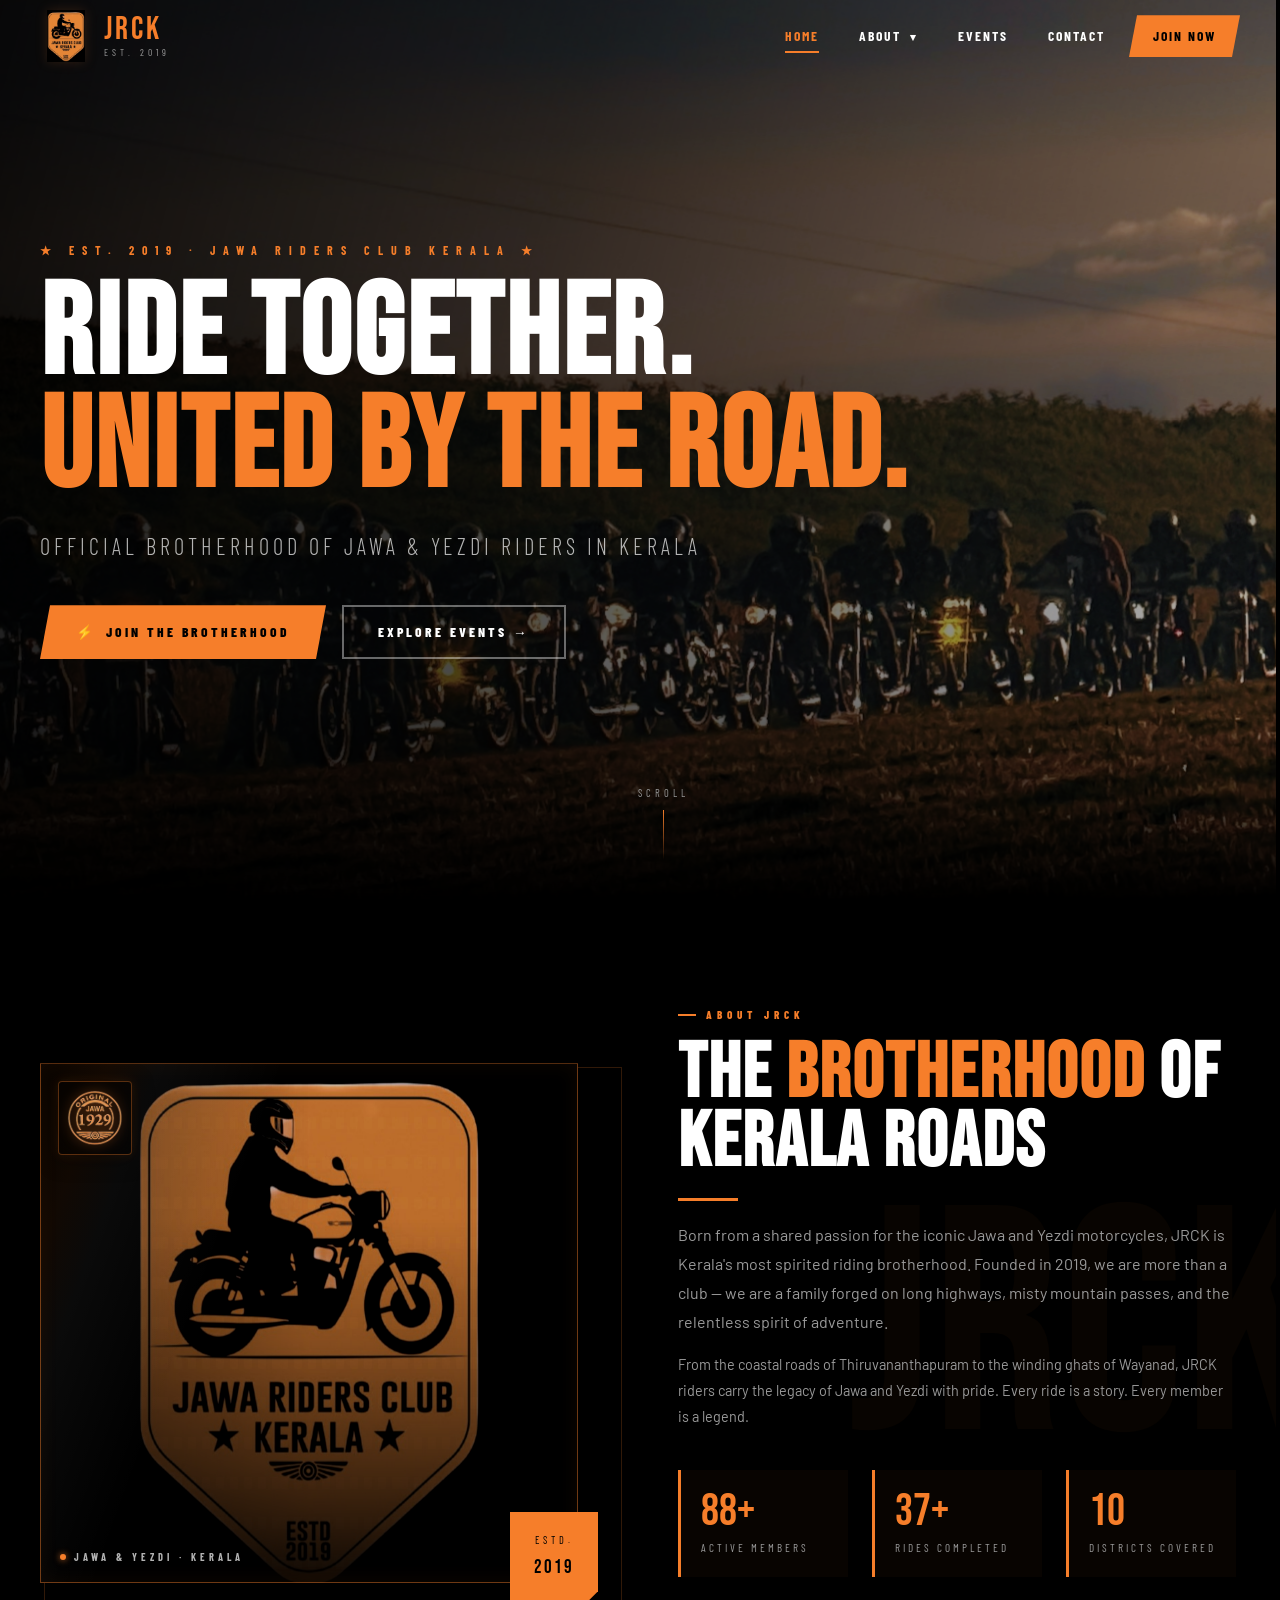
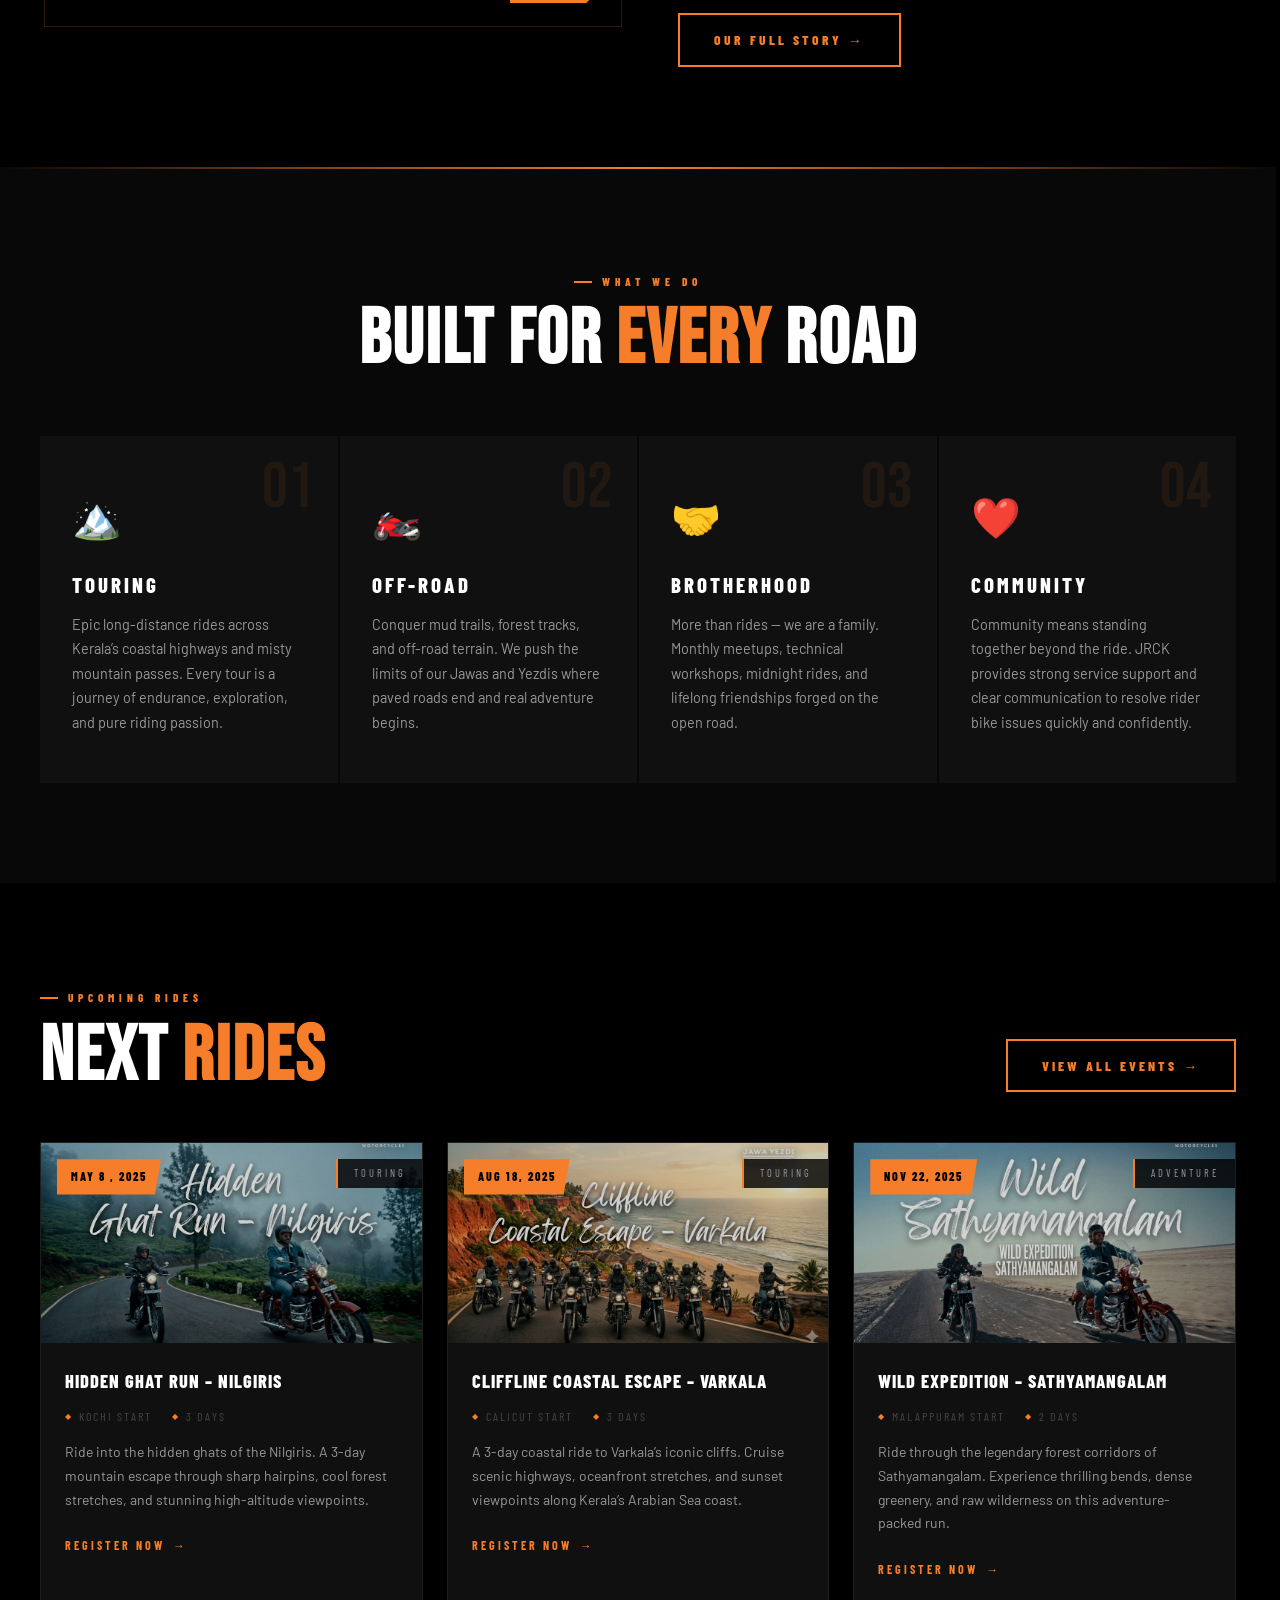
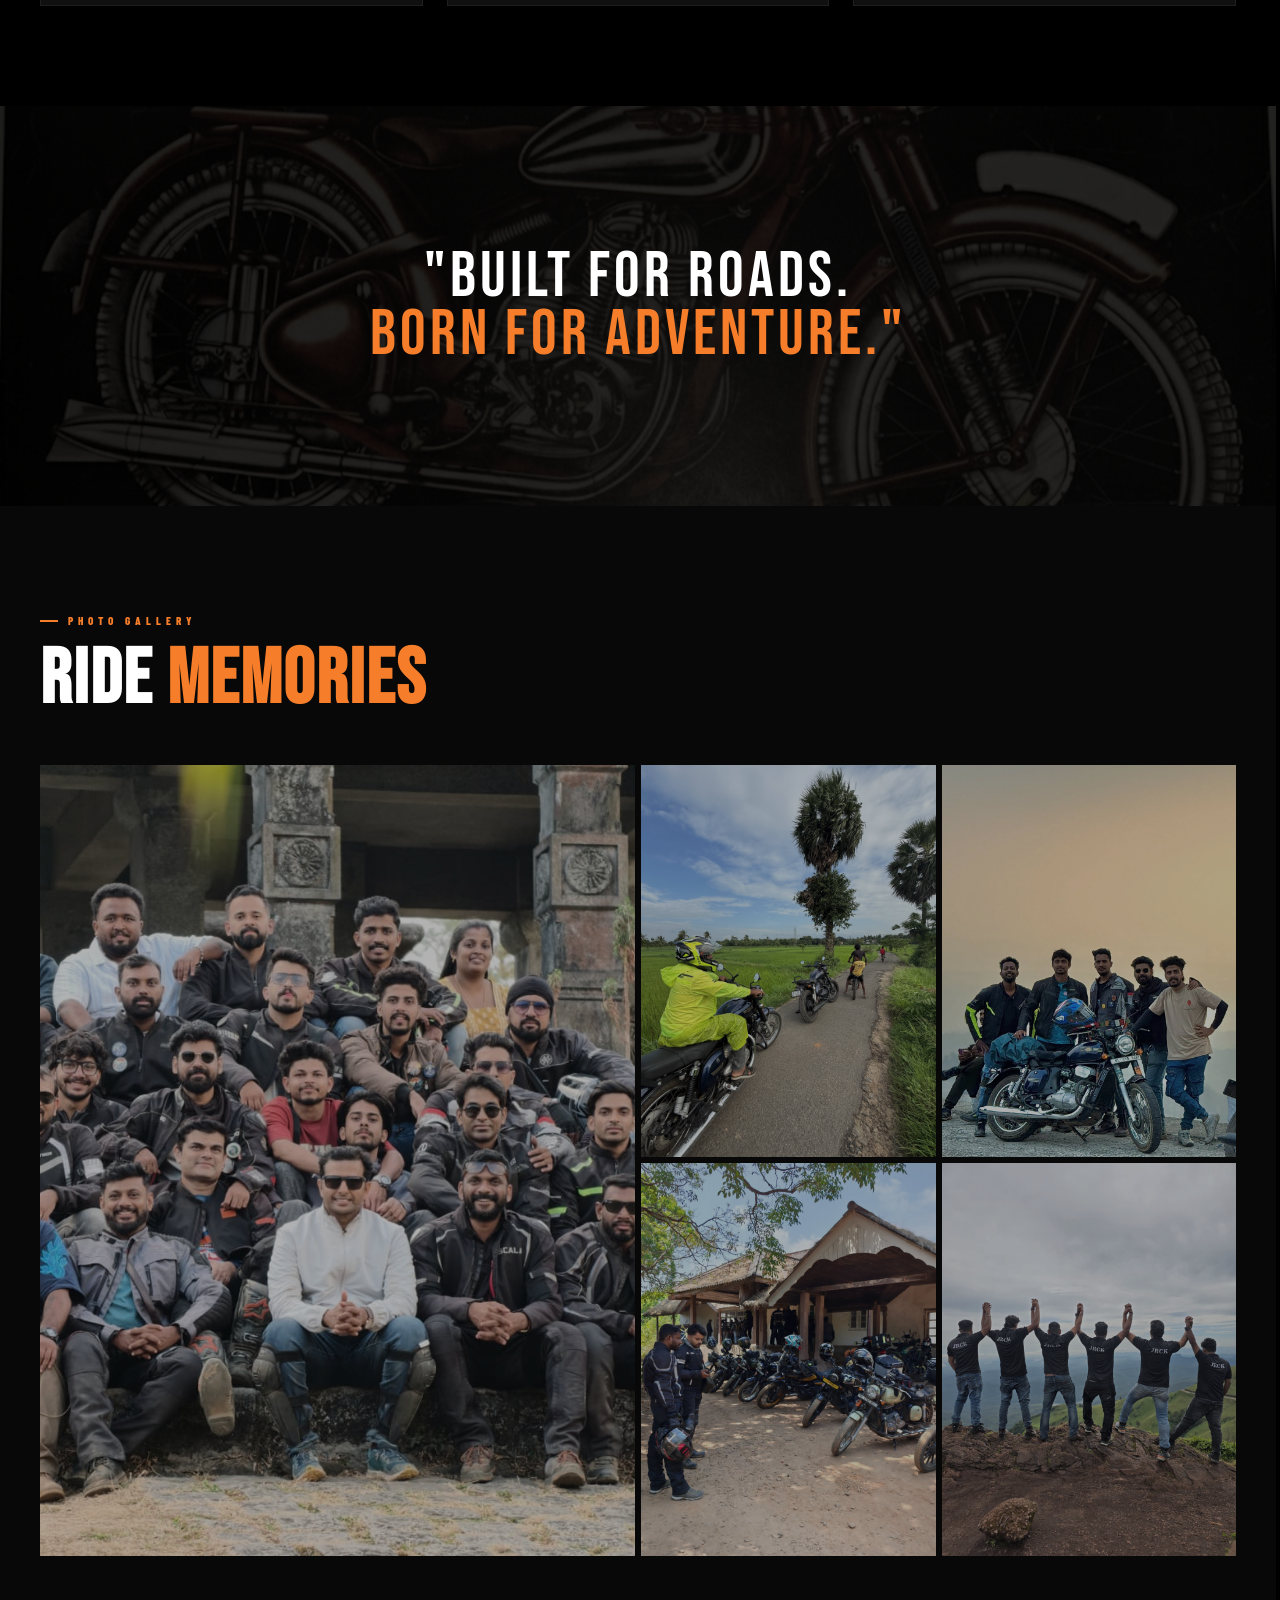
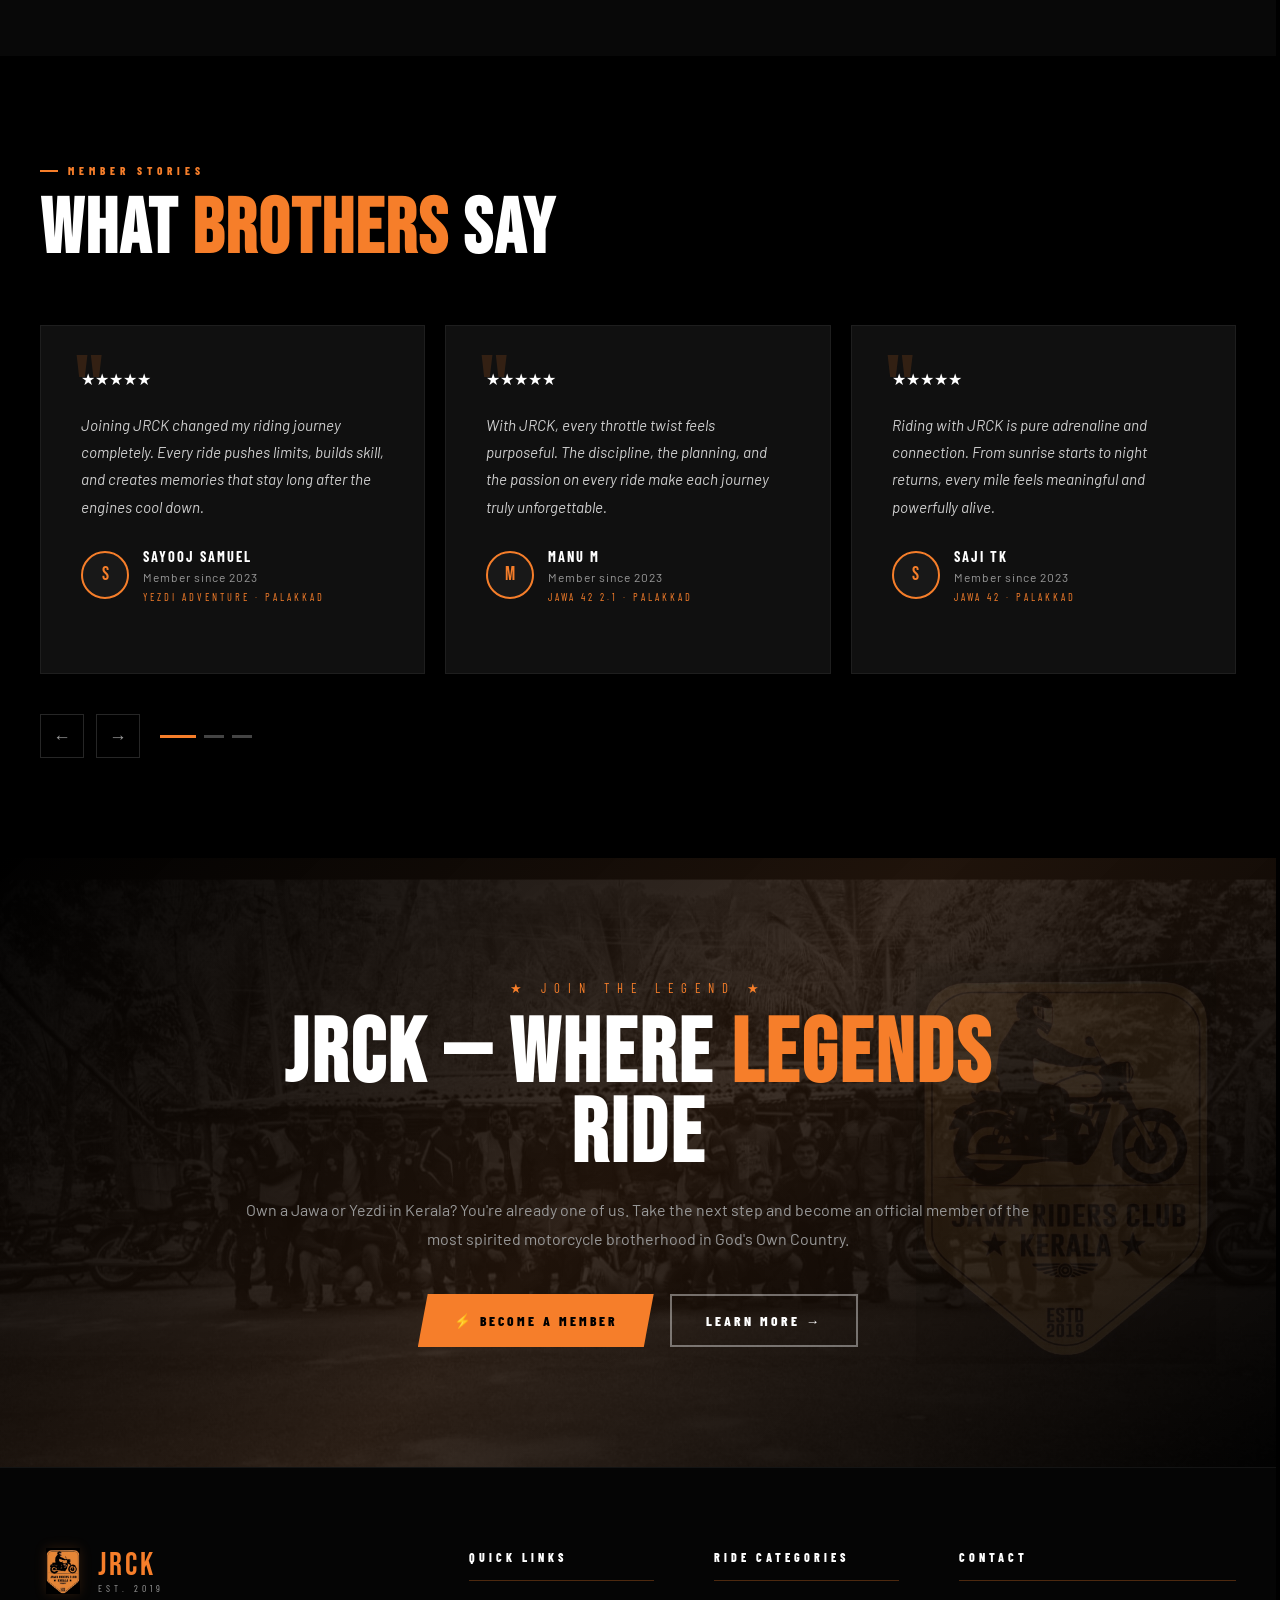
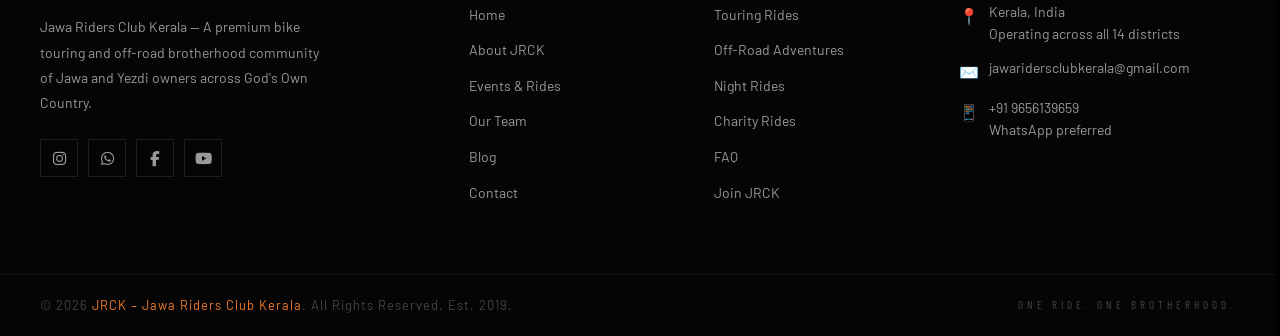
==== commit acf6dbba: "Update index.html" ====
--- a/jrck-website/index.html
+++ b/jrck-website/index.html
@@ -29,7 +29,7 @@
 
 <!-- ============================================================ HEADER ============================================================ -->
 <header id="header">
-  <a href="index.html" class="nav-logo">
+  <a href="/" class="nav-logo">
     <img src="assets/images/logo.png" alt="JRCK Logo" class="logo-svg" style="object-fit:contain;">
     <div>
       <span class="nav-logo-text">JRCK</span>
@@ -39,7 +39,7 @@
 
   <nav>
     <ul class="nav-links">
-      <li><a href="index.html" class="active">Home</a></li>
+      <li><a href="/" class="active">Home</a></li>
       <li class="dropdown">
         <a href="about.html">About <span class="dropdown-arrow">▾</span></a>
         <ul class="dropdown-menu">
@@ -63,7 +63,7 @@
 
 <!-- Mobile Nav -->
 <nav class="nav-mobile">
-  <a href="index.html">Home</a>
+  <a href="/">Home</a>
   <a href="about.html">About JRCK</a>
   <a href="events.html" class="mobile-sub">↳ Events & Rides</a>
   <a href="team.html" class="mobile-sub">↳ Our Team</a>
@@ -452,7 +452,7 @@
     <div class="container">
       <div class="footer-grid">
         <div class="footer-brand">
-          <a href="index.html" class="nav-logo">
+          <a href="/" class="nav-logo">
             <img src="assets/images/logo.png" alt="JRCK Logo" class="logo-svg" style="object-fit:contain;">
             <div>
               <span class="nav-logo-text">JRCK</span>
@@ -483,7 +483,7 @@
         <div>
           <h4 class="footer-heading">Quick Links</h4>
           <ul class="footer-links">
-            <li><a href="index.html">Home</a></li>
+            <li><a href="/">Home</a></li>
             <li><a href="about.html">About JRCK</a></li>
             <li><a href="events.html">Events & Rides</a></li>
             <li><a href="team.html">Our Team</a></li>
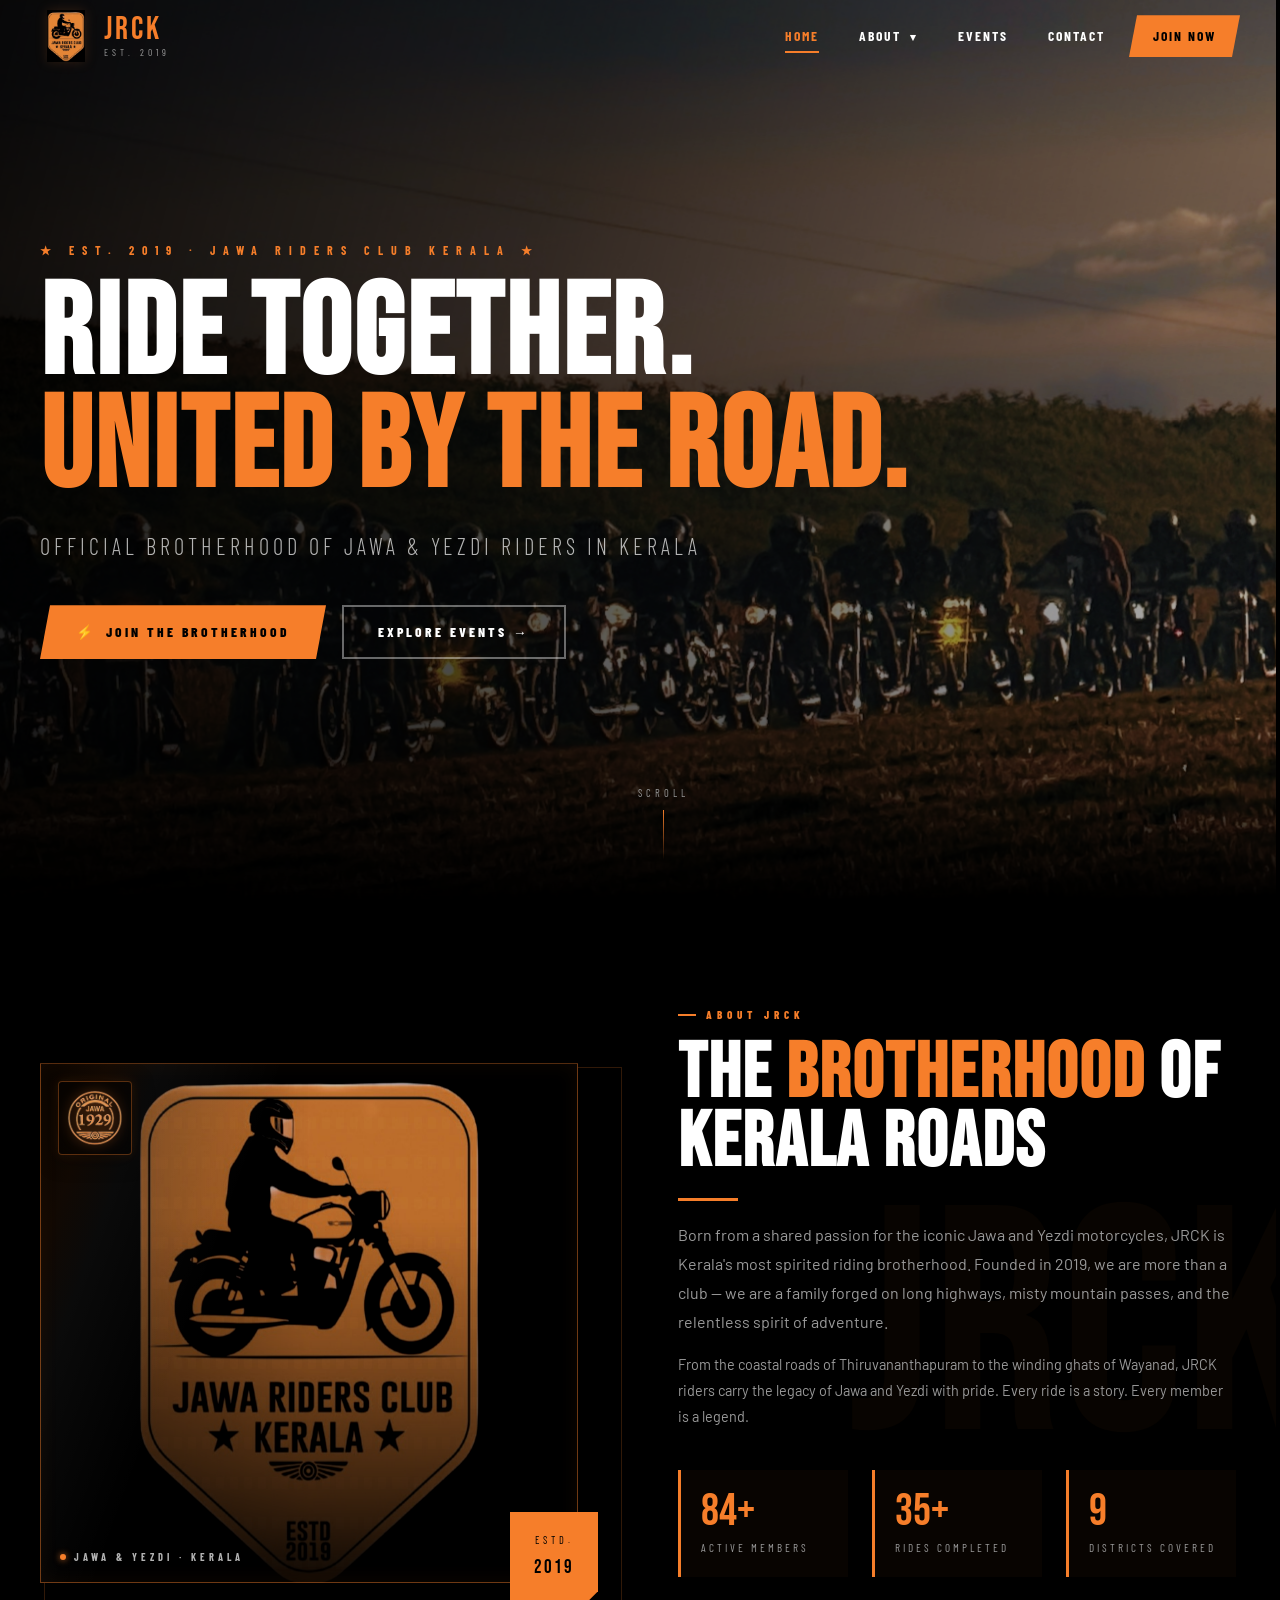
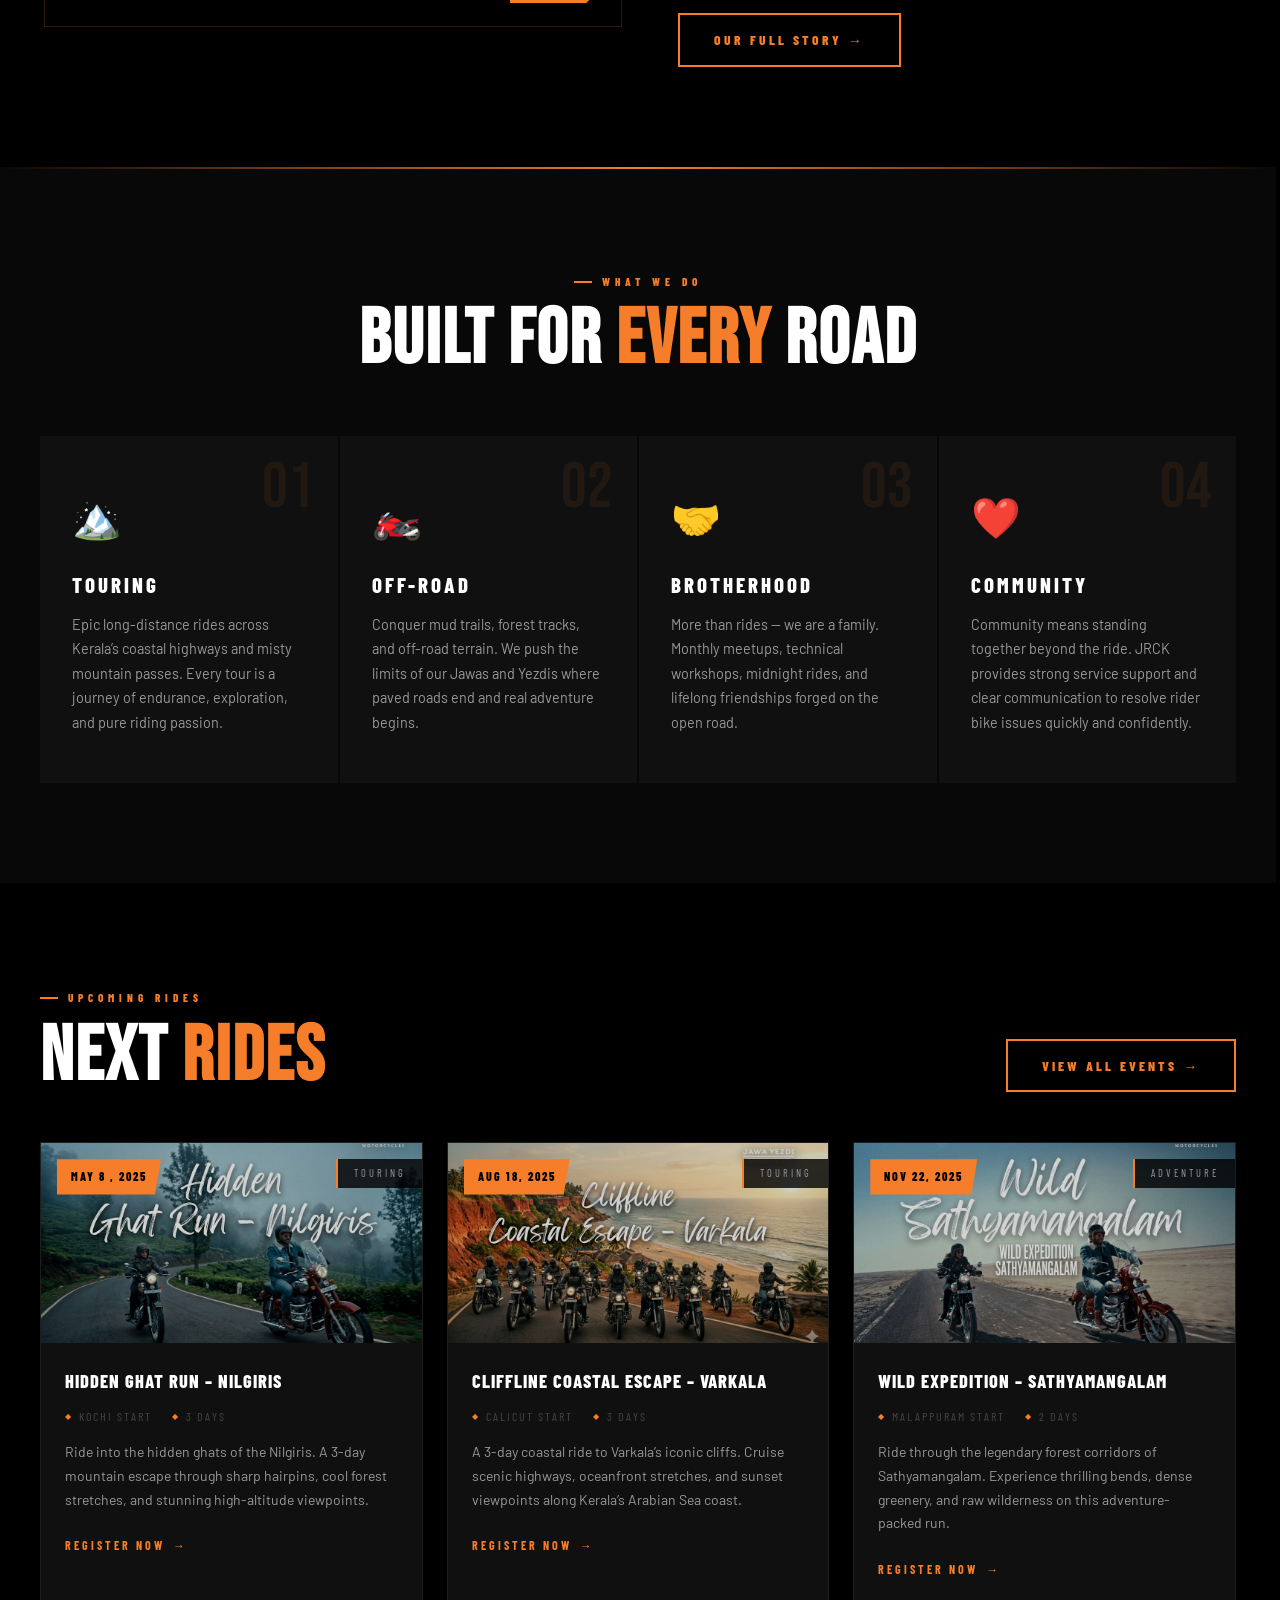
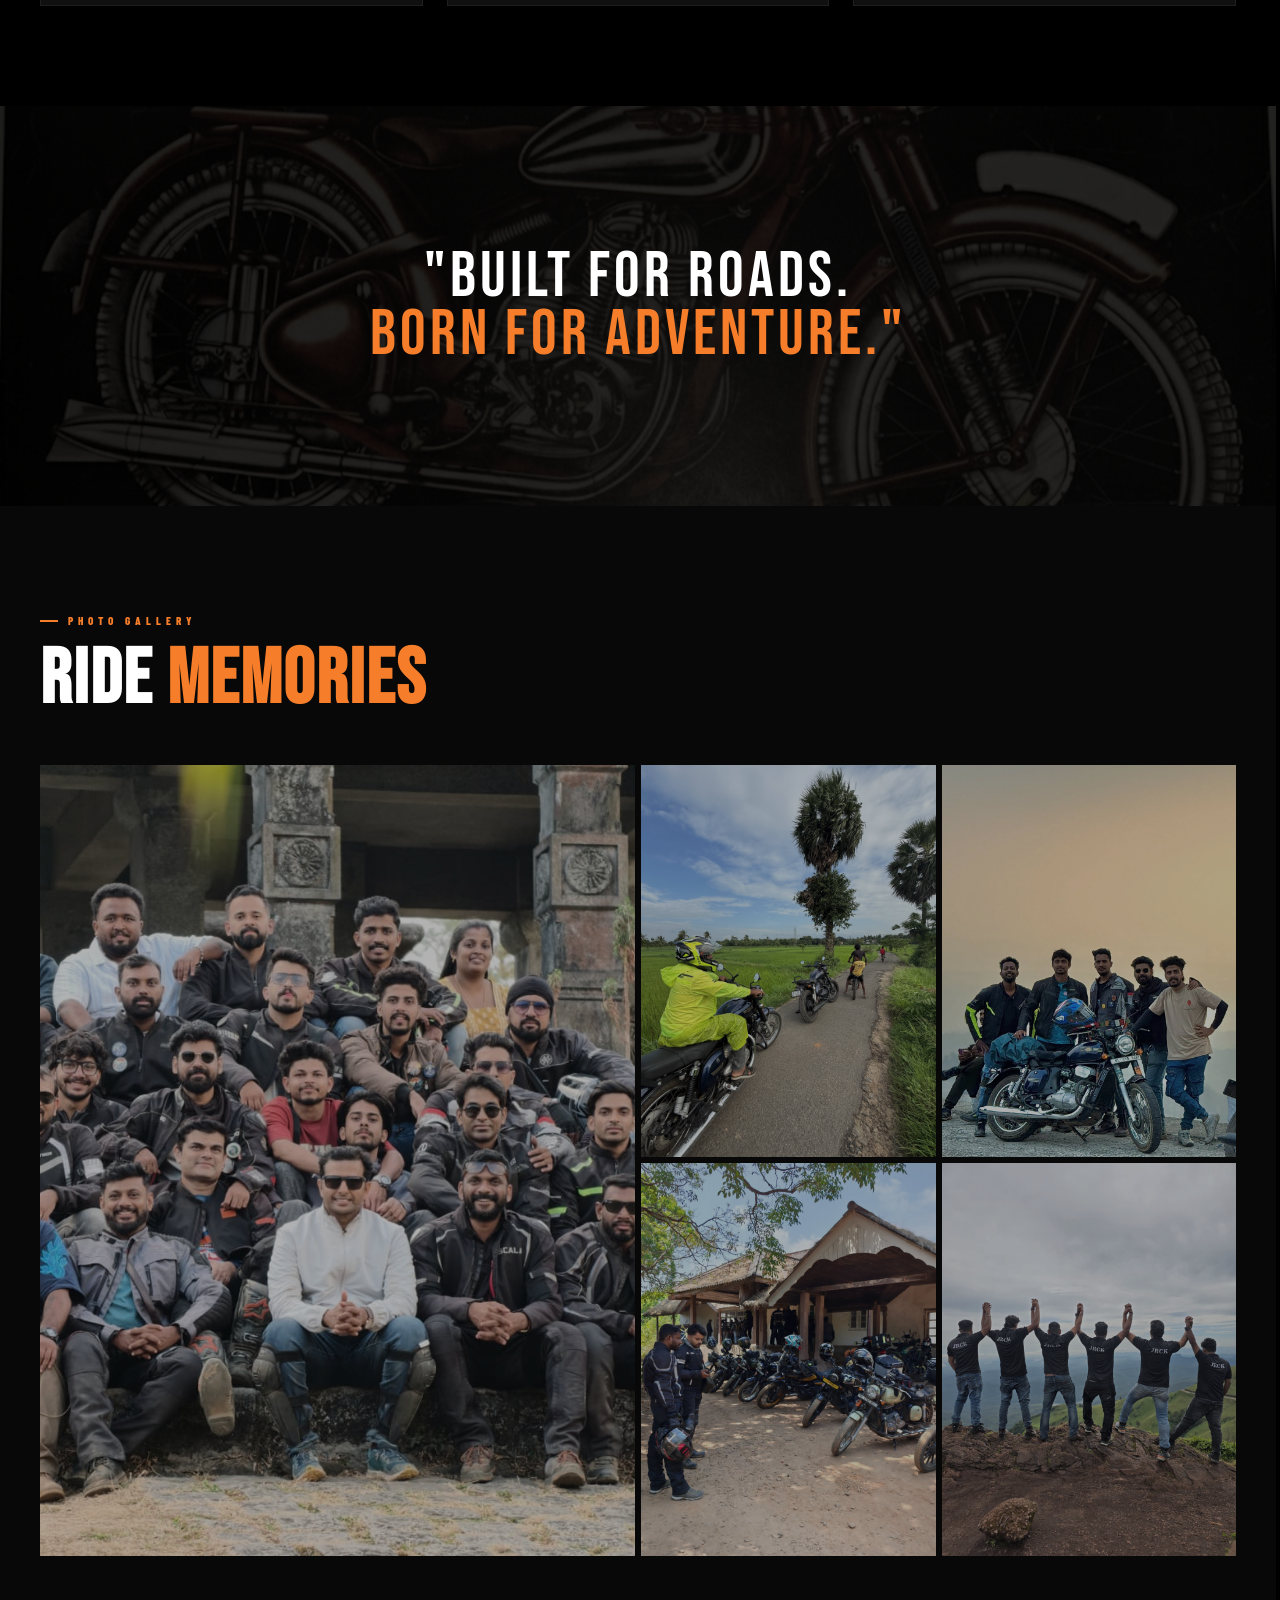
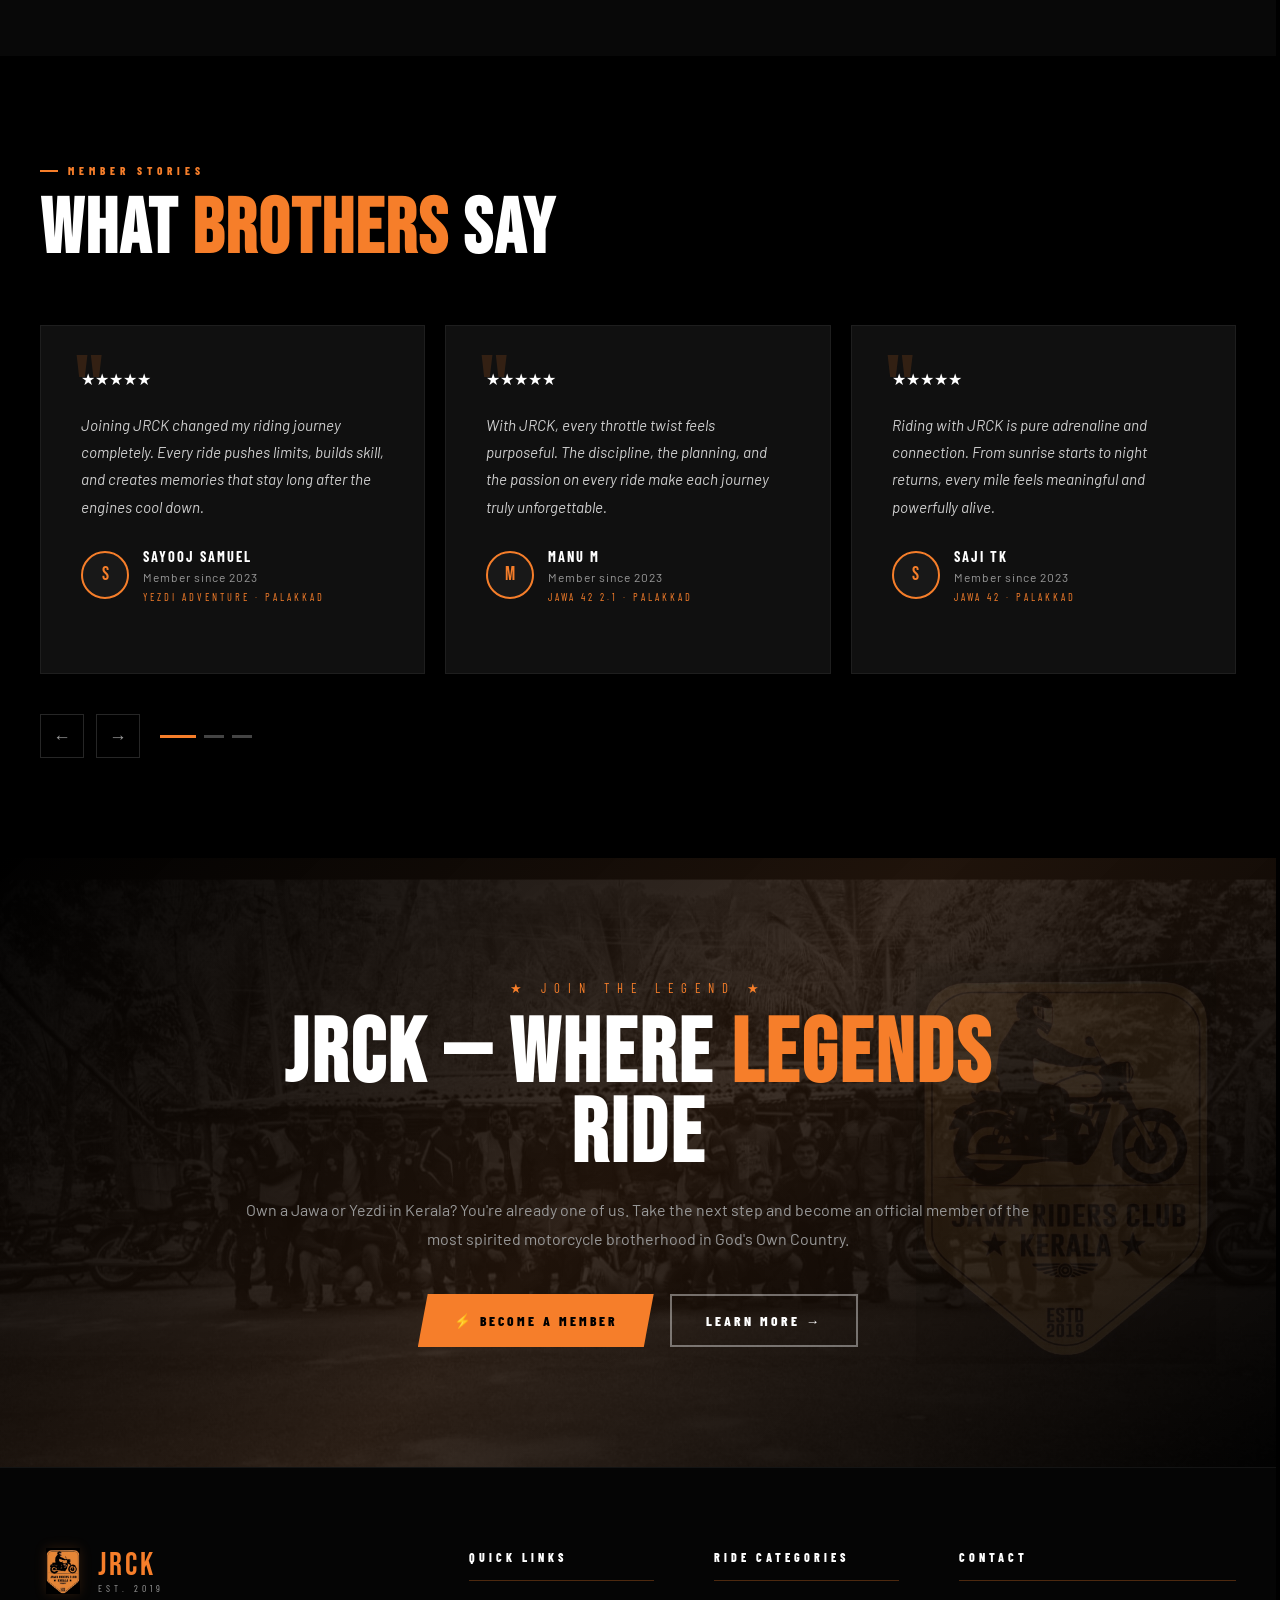
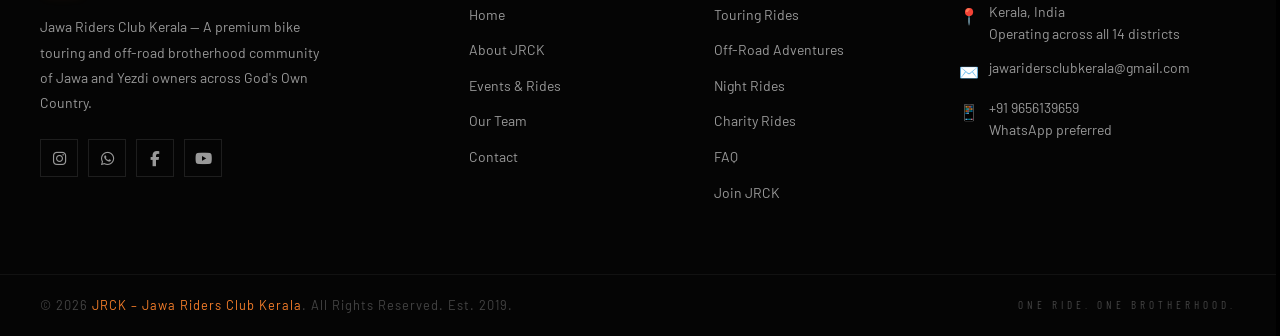
==== commit 4cdf781b: "Update index.html" ====
--- a/jrck-website/index.html
+++ b/jrck-website/index.html
@@ -487,7 +487,7 @@
             <li><a href="about.html">About JRCK</a></li>
             <li><a href="events.html">Events & Rides</a></li>
             <li><a href="team.html">Our Team</a></li>
-            <li><a href="blog.html">Blog</a></li>
+            <!--<li><a href="blog.html">Blog</a></li>-->
             <li><a href="contact.html">Contact</a></li>
           </ul>
         </div>
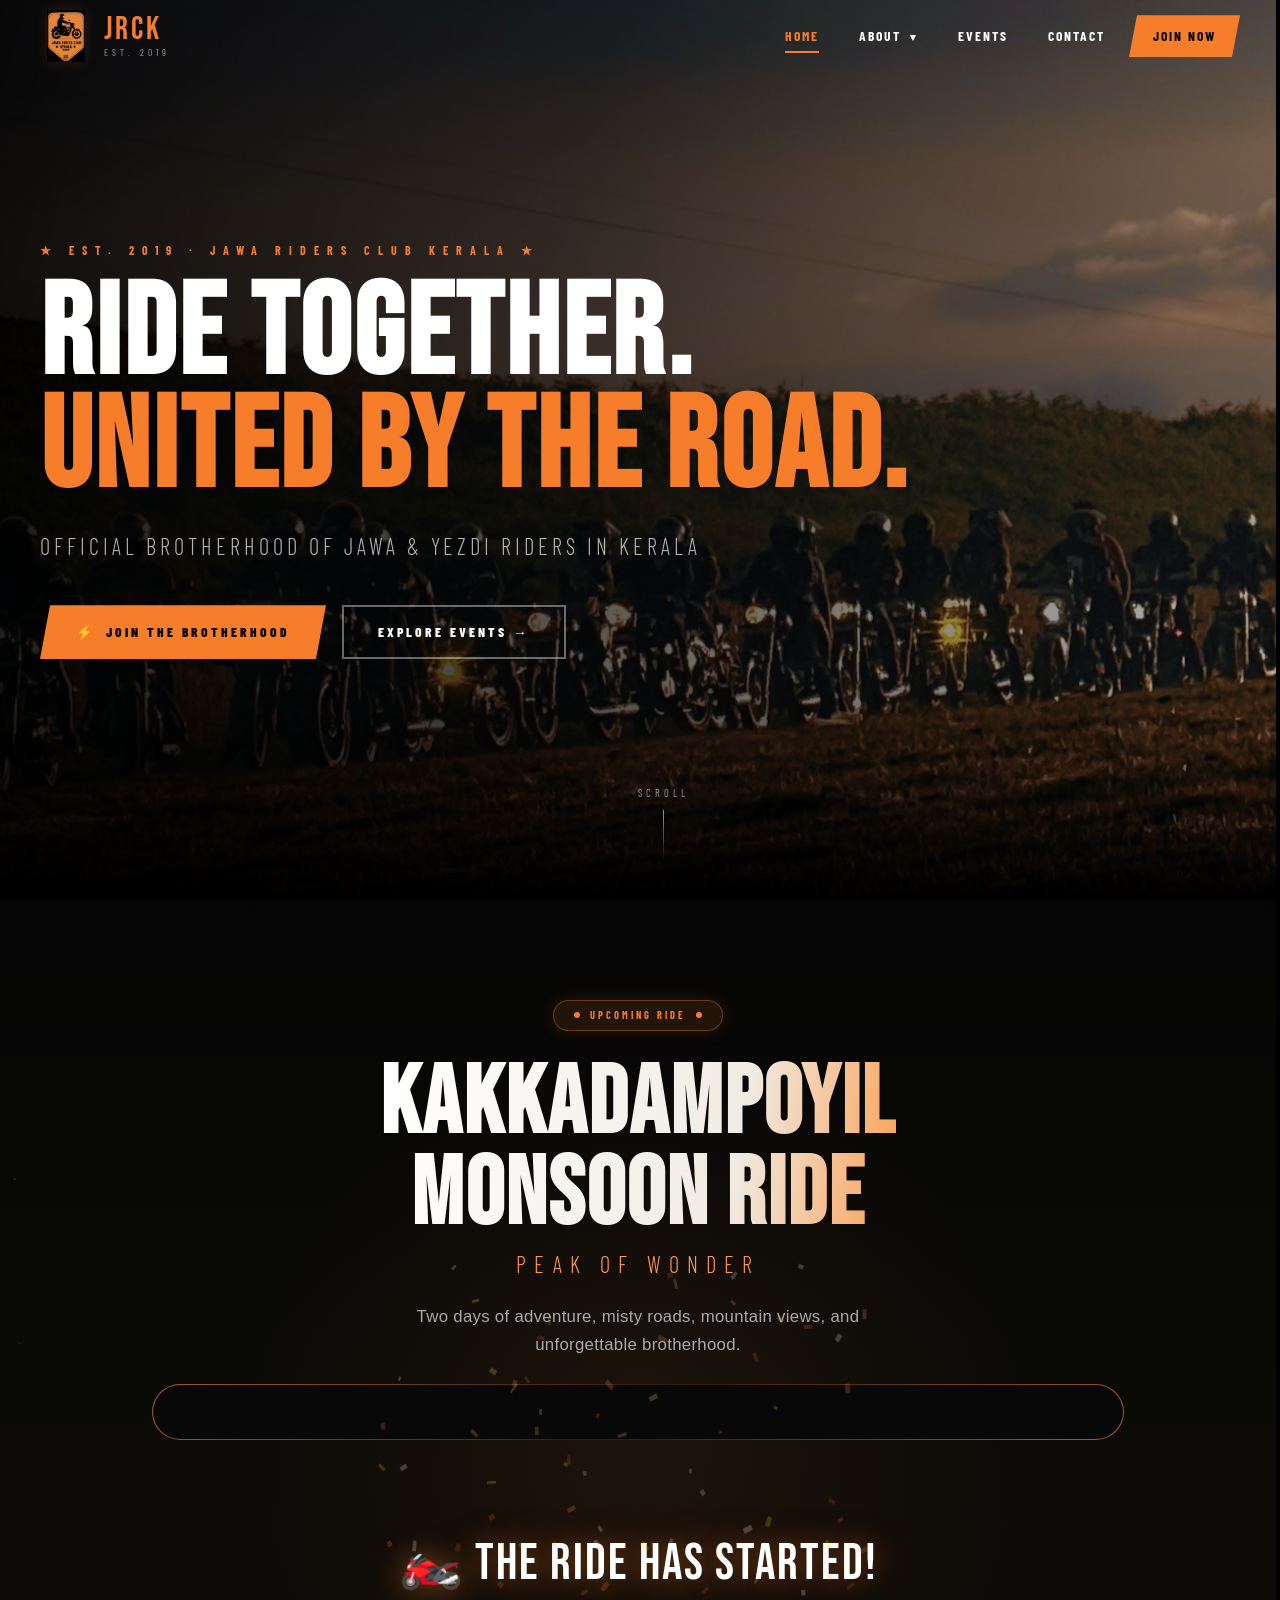
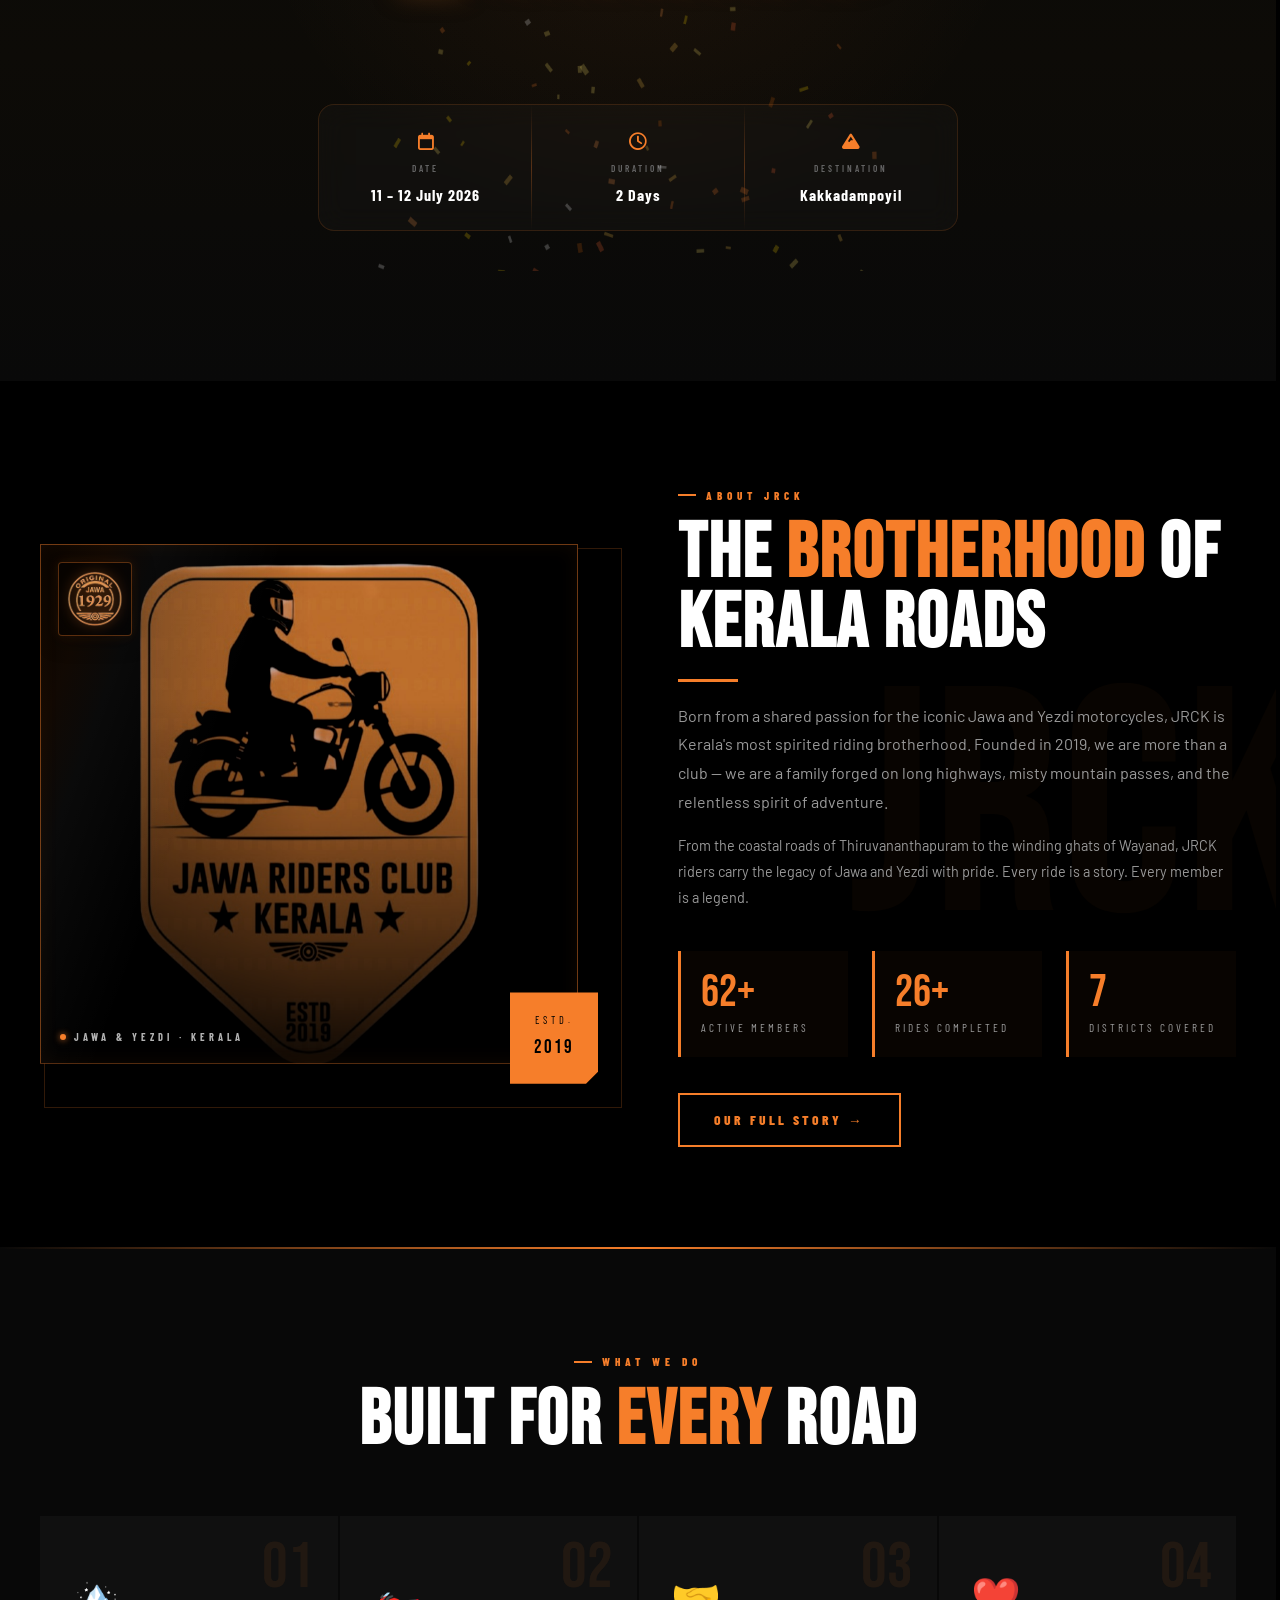
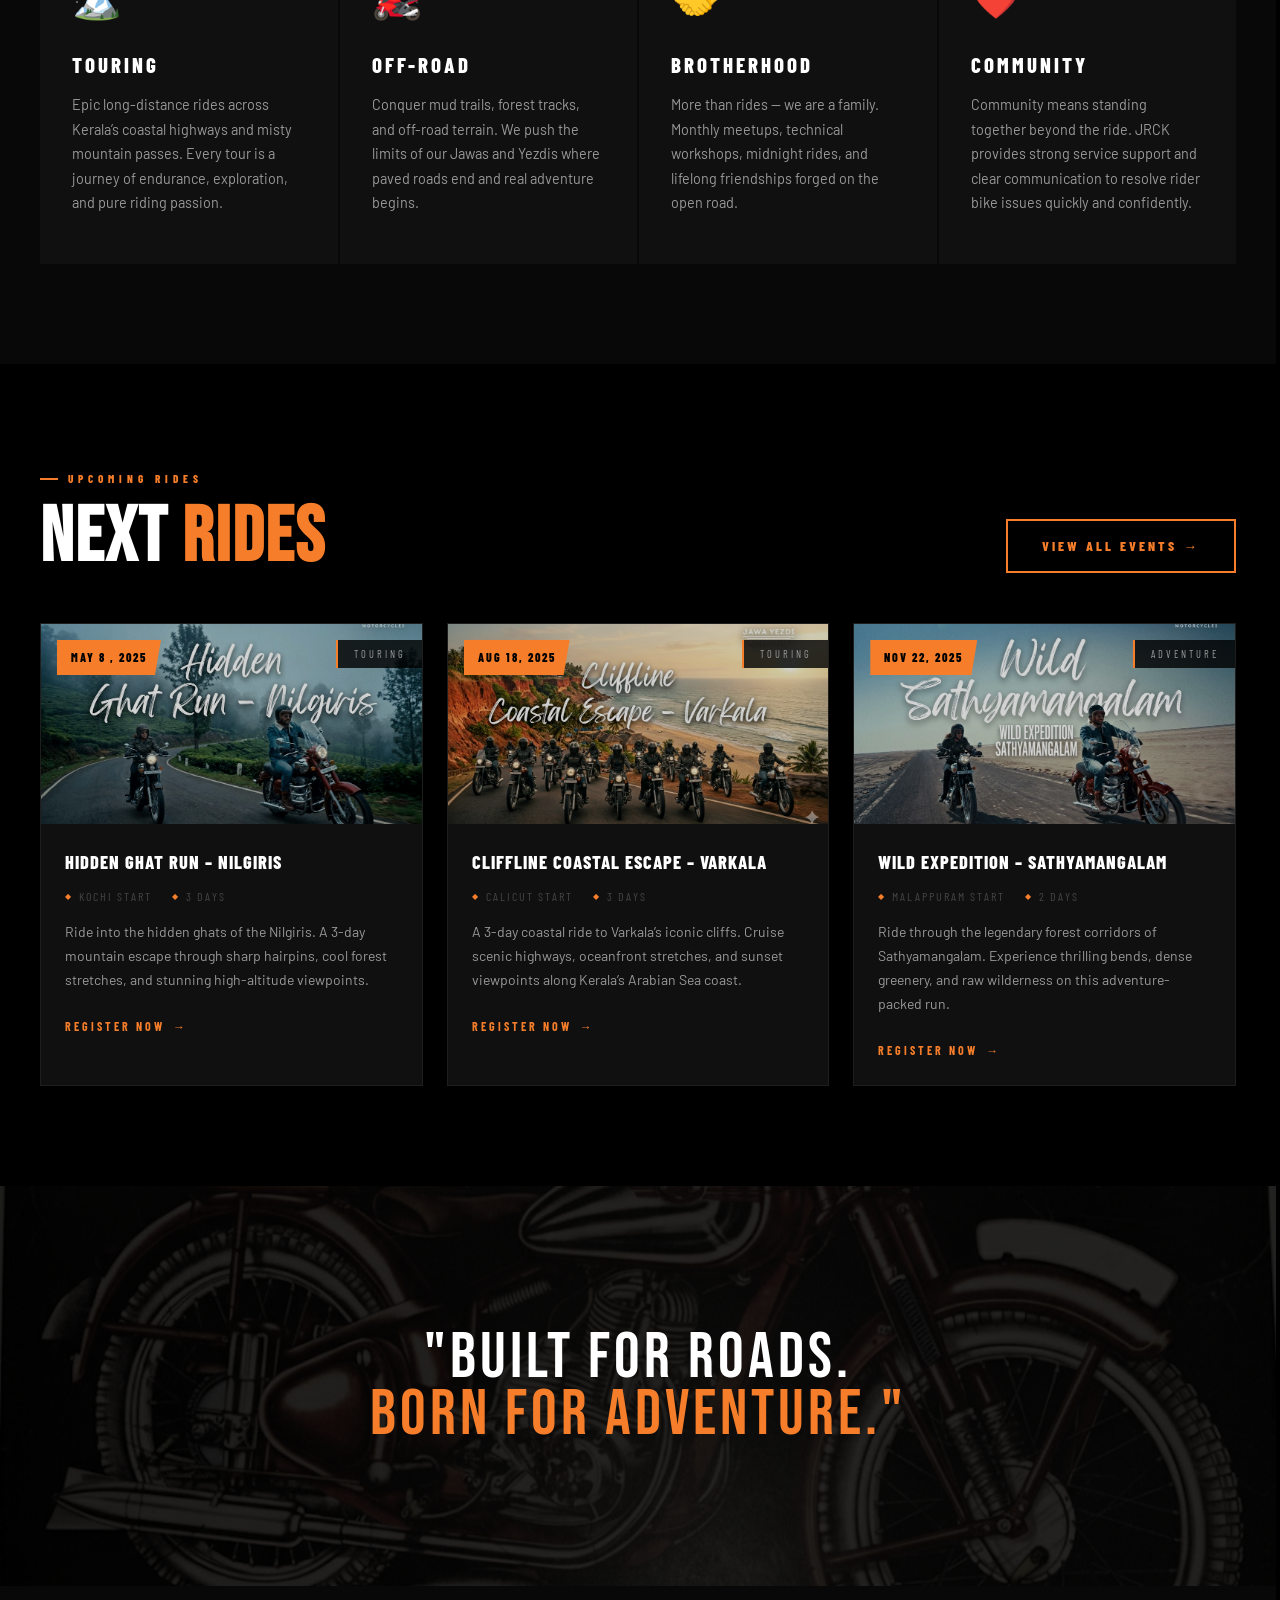
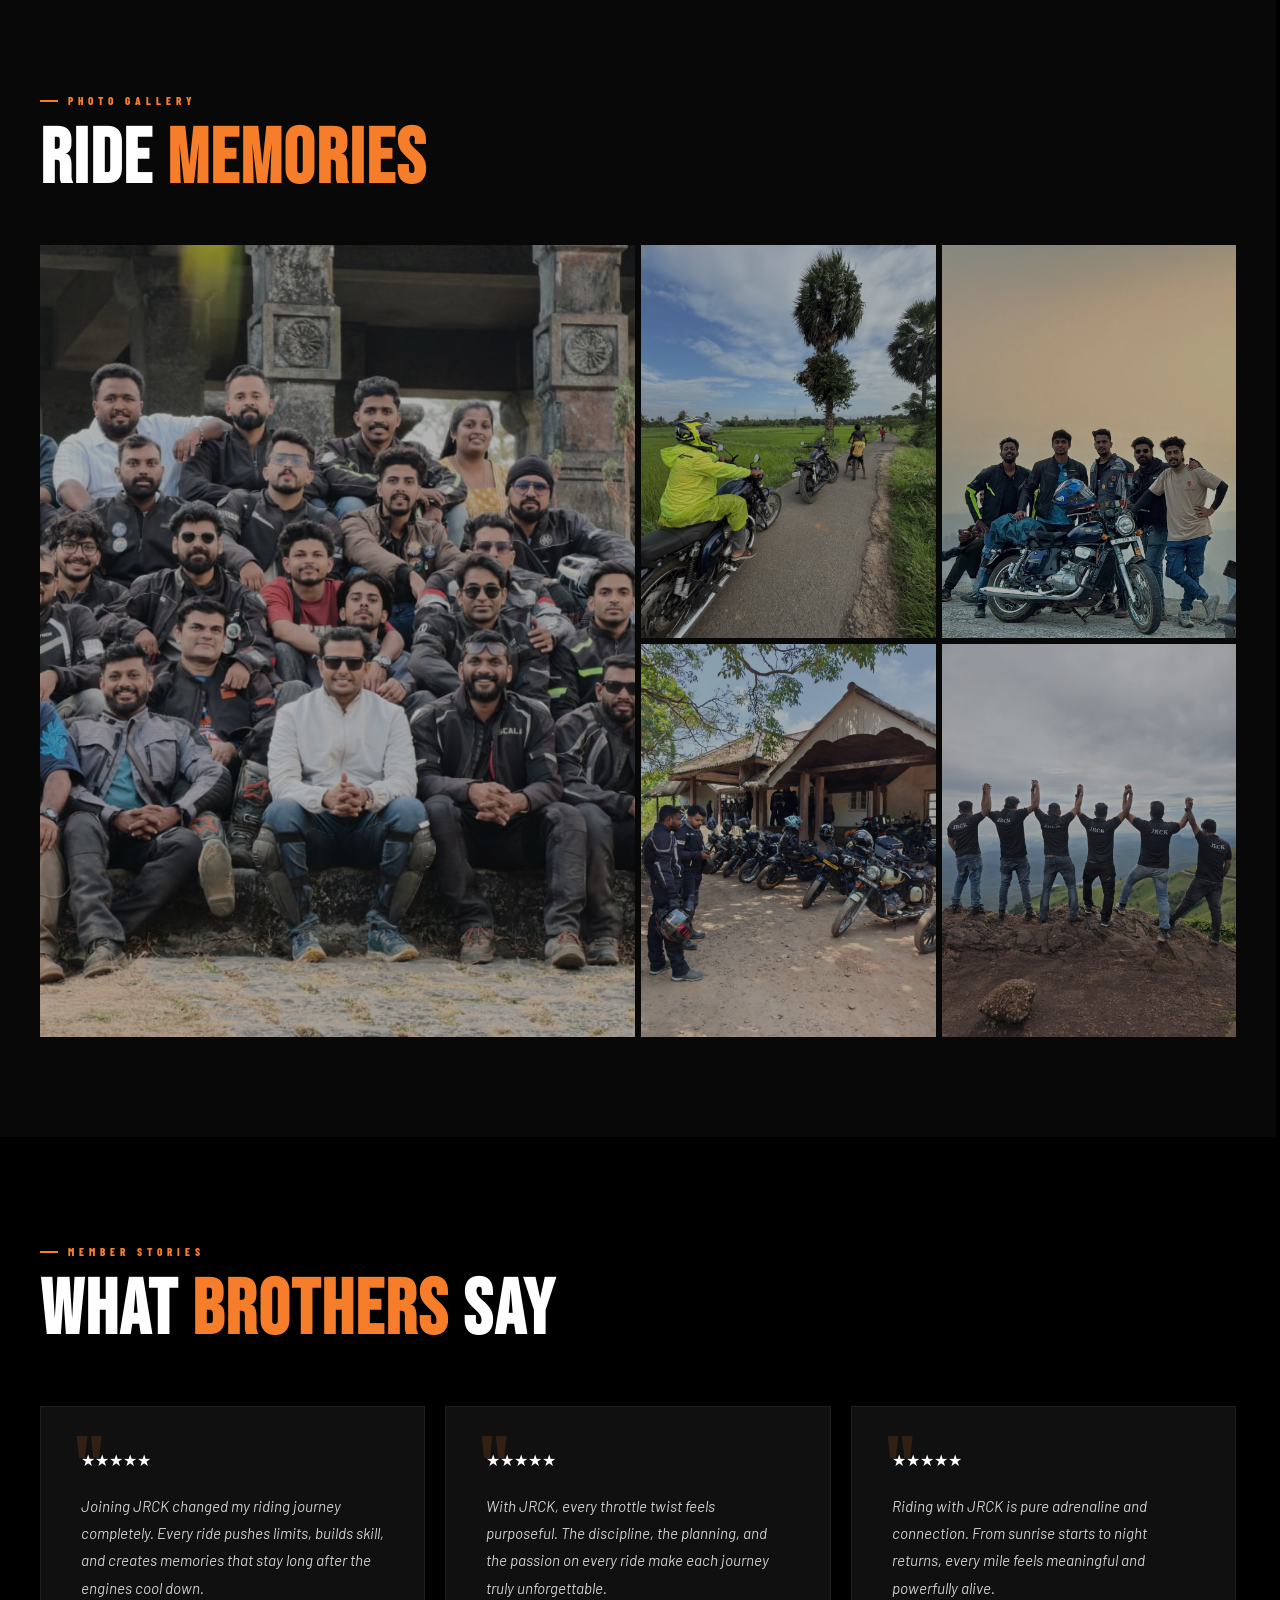
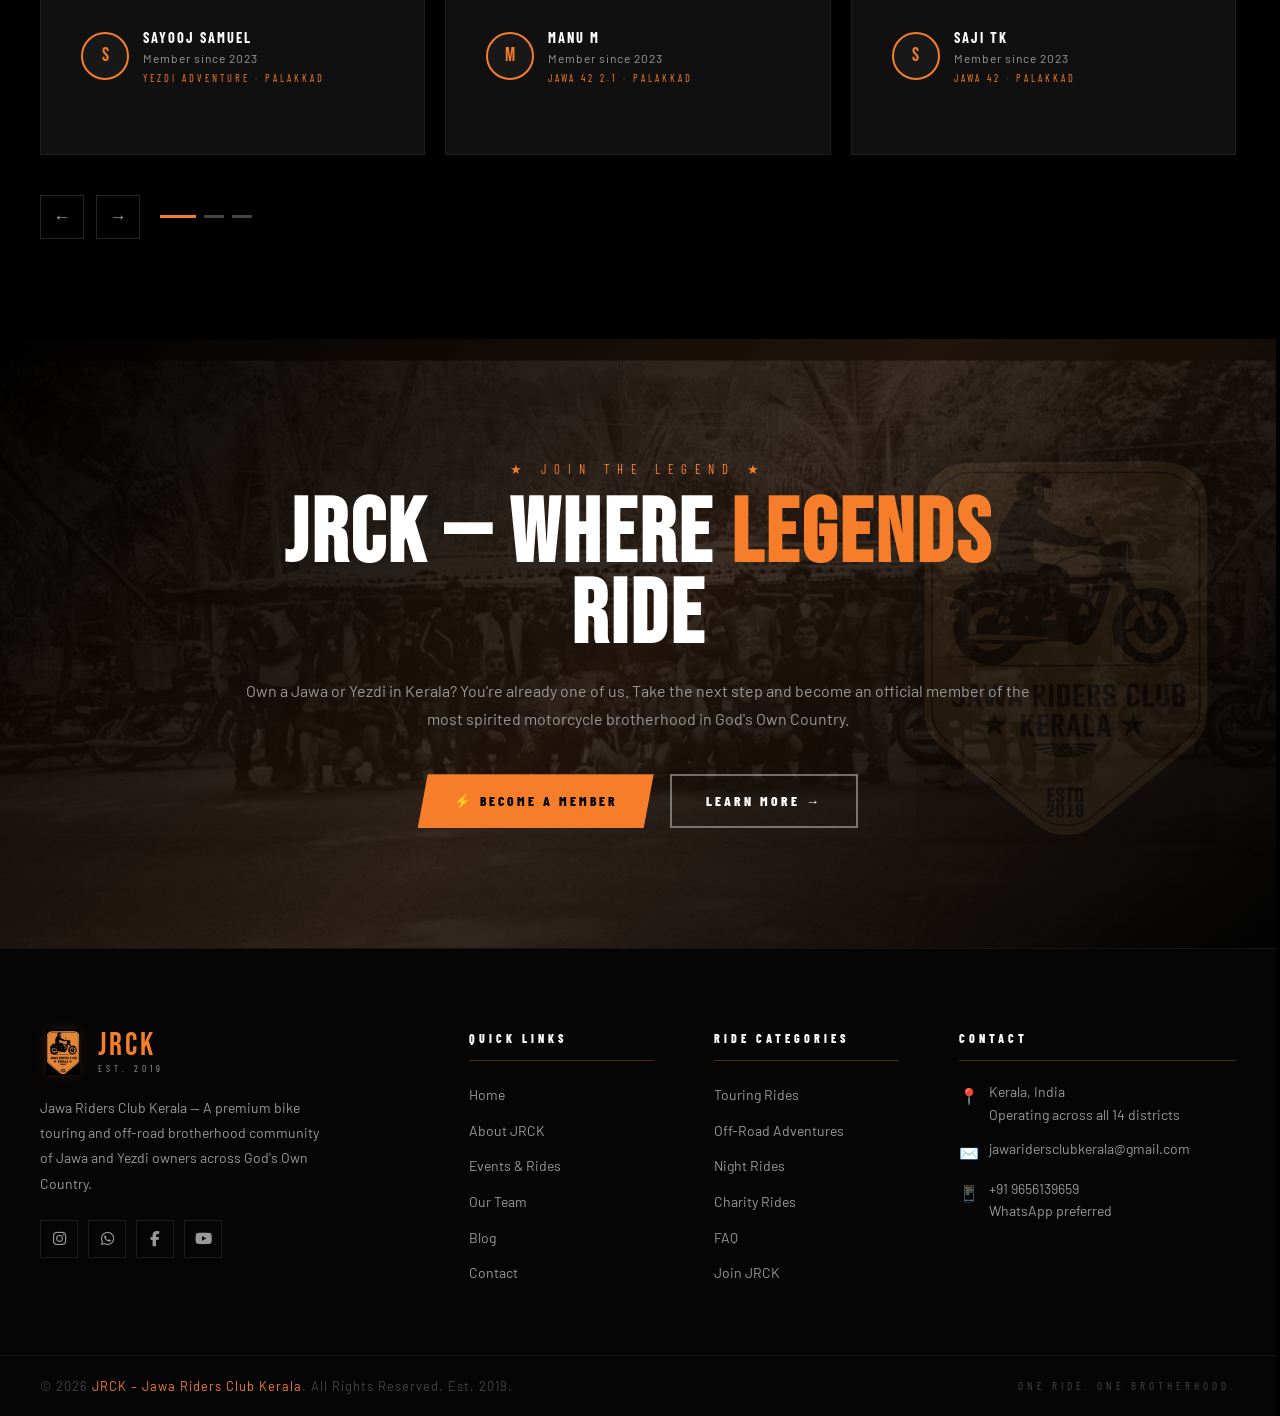
==== commit ef5ddd4d: "Update index.html" ====
--- a/jrck-website/index.html
+++ b/jrck-website/index.html
@@ -29,7 +29,7 @@
 
 <!-- ============================================================ HEADER ============================================================ -->
 <header id="header">
-  <a href="/" class="nav-logo">
+  <a href="index.html" class="nav-logo">
     <img src="assets/images/logo.png" alt="JRCK Logo" class="logo-svg" style="object-fit:contain;">
     <div>
       <span class="nav-logo-text">JRCK</span>
@@ -39,7 +39,7 @@
 
   <nav>
     <ul class="nav-links">
-      <li><a href="/" class="active">Home</a></li>
+      <li><a href="index.html" class="active">Home</a></li>
       <li class="dropdown">
         <a href="about.html">About <span class="dropdown-arrow">▾</span></a>
         <ul class="dropdown-menu">
@@ -63,7 +63,7 @@
 
 <!-- Mobile Nav -->
 <nav class="nav-mobile">
-  <a href="/">Home</a>
+  <a href="index.html">Home</a>
   <a href="about.html">About JRCK</a>
   <a href="events.html" class="mobile-sub">↳ Events & Rides</a>
   <a href="team.html" class="mobile-sub">↳ Our Team</a>
@@ -100,6 +100,152 @@
   </div>
 </section>
 
+<!-- ============================================================
+     JRCK COUNTDOWN SECTION
+     Place this block immediately after the closing </section> tag
+     of the HERO section (after line: </section> <!-- /hero 
+============================================================ -->
+
+<!-- ============================================================ COUNTDOWN SECTION ============================================================ -->
+<section class="jrck-countdown" id="countdownSection" aria-label="Kakkadampoyil Monsoon Ride Countdown">
+
+  <!-- Floating particle canvas -->
+  <canvas class="jrck-cd-particles" id="cdParticles" aria-hidden="true"></canvas>
+
+  <!-- Rotating glow orb behind timer -->
+  <div class="jrck-cd-glow-orb" aria-hidden="true"></div>
+
+  <!-- Animated shimmer sweep across the whole section -->
+  <div class="jrck-cd-shimmer" aria-hidden="true"></div>
+
+  <div class="jrck-cd-inner">
+
+    <!-- ── Event Badge ── -->
+    <div class="jrck-cd-badge" data-cd-anim="fade-up" data-cd-delay="0">
+      <span class="jrck-cd-badge-dot"></span>
+      Upcoming Ride
+      <span class="jrck-cd-badge-dot"></span>
+    </div>
+
+    <!-- ── Event Title ── -->
+    <h2 class="jrck-cd-title" data-cd-anim="fade-up" data-cd-delay="1">
+      Kakkadampoyil<br>
+      <span class="jrck-cd-title-accent">Monsoon Ride</span>
+    </h2>
+    <p class="jrck-cd-subtitle" data-cd-anim="fade-up" data-cd-delay="2">
+      Peak of Wonder
+    </p>
+    <p class="jrck-cd-tagline" data-cd-anim="fade-up" data-cd-delay="3">
+      Two days of adventure, misty roads, mountain views, and unforgettable brotherhood.
+    </p>
+
+    <!-- ── Countdown Timer Block ── -->
+    <div class="jrck-cd-timer-wrap" data-cd-anim="fade-up" data-cd-delay="4">
+
+      <!-- Animated glowing border ring -->
+      <div class="jrck-cd-timer-ring" aria-hidden="true"></div>
+
+      <!-- Countdown cards -->
+      <div class="jrck-cd-cards" id="cdCards">
+
+        <div class="jrck-cd-card" id="cd-days">
+          <div class="jrck-cd-card-inner">
+            <span class="jrck-cd-number" id="cdDays">00</span>
+            <span class="jrck-cd-label">Days</span>
+          </div>
+          <div class="jrck-cd-card-glow" aria-hidden="true"></div>
+        </div>
+
+        <div class="jrck-cd-sep" aria-hidden="true">:</div>
+
+        <div class="jrck-cd-card" id="cd-hours">
+          <div class="jrck-cd-card-inner">
+            <span class="jrck-cd-number" id="cdHours">00</span>
+            <span class="jrck-cd-label">Hours</span>
+          </div>
+          <div class="jrck-cd-card-glow" aria-hidden="true"></div>
+        </div>
+
+        <div class="jrck-cd-sep" aria-hidden="true">:</div>
+
+        <div class="jrck-cd-card" id="cd-minutes">
+          <div class="jrck-cd-card-inner">
+            <span class="jrck-cd-number" id="cdMinutes">00</span>
+            <span class="jrck-cd-label">Minutes</span>
+          </div>
+          <div class="jrck-cd-card-glow" aria-hidden="true"></div>
+        </div>
+
+        <div class="jrck-cd-sep" aria-hidden="true">:</div>
+
+        <div class="jrck-cd-card" id="cd-seconds">
+          <div class="jrck-cd-card-inner">
+            <span class="jrck-cd-number" id="cdSeconds">00</span>
+            <span class="jrck-cd-label">Seconds</span>
+          </div>
+          <div class="jrck-cd-card-glow" aria-hidden="true"></div>
+        </div>
+
+      </div>
+
+      <!-- Status text below timer -->
+      <p class="jrck-cd-status" id="cdStatus">
+        <span class="jrck-cd-status-dot" aria-hidden="true"></span>
+        The journey begins soon — throttle ready, brotherhood waiting.
+      </p>
+
+    </div>
+    <!-- /timer-wrap -->
+
+    <!-- ── Post-Countdown Message Block (hidden by default) ── -->
+    <div class="jrck-cd-ended" id="cdEnded" aria-live="polite">
+      <p class="jrck-cd-ended-msg" id="cdEndedMsg"></p>
+    </div>
+
+    <!-- ── Confetti canvas (activates at zero) ── -->
+    <canvas class="jrck-cd-confetti" id="cdConfetti" aria-hidden="true"></canvas>
+
+    <!-- ── Ride Details Row ── -->
+    <div class="jrck-cd-details" data-cd-anim="fade-up" data-cd-delay="5">
+
+      <div class="jrck-cd-detail-item">
+        <span class="jrck-cd-detail-icon"><i class="fa-regular fa-calendar" aria-hidden="true"></i></span>
+        <span class="jrck-cd-detail-label">Date</span>
+        <span class="jrck-cd-detail-value">11 – 12 July 2026</span>
+      </div>
+
+      <div class="jrck-cd-detail-divider" aria-hidden="true"></div>
+
+      <div class="jrck-cd-detail-item">
+        <span class="jrck-cd-detail-icon"><i class="fa-regular fa-clock" aria-hidden="true"></i></span>
+        <span class="jrck-cd-detail-label">Duration</span>
+        <span class="jrck-cd-detail-value">2 Days</span>
+      </div>
+
+      <div class="jrck-cd-detail-divider" aria-hidden="true"></div>
+
+      <div class="jrck-cd-detail-item">
+        <span class="jrck-cd-detail-icon"><i class="fa-solid fa-mountain" aria-hidden="true"></i></span>
+        <span class="jrck-cd-detail-label">Destination</span>
+        <span class="jrck-cd-detail-value">Kakkadampoyil</span>
+      </div>
+
+    </div>
+    <!-- /details row -->
+
+    <!-- ── CTA Button ── -->
+    <!-- <div class="jrck-cd-cta-wrap" data-cd-anim="fade-up" data-cd-delay="6"> -->
+      <!-- <a href="contact.html#membership" class="jrck-cd-cta btn btn-primary"> -->
+        <!-- <span>🏍️</span>&nbsp; Join The Ride -->
+      <!-- </a> -->
+    <!-- </div> -->
+
+  </div>
+  <!-- /inner -->
+
+</section>
+<!-- /jrck-countdown -->
+
 <!-- ============================================================ ABOUT INTRO ============================================================ -->
 <section class="about-intro section-pad">
   <div class="container">
@@ -452,7 +598,7 @@
     <div class="container">
       <div class="footer-grid">
         <div class="footer-brand">
-          <a href="/" class="nav-logo">
+          <a href="index.html" class="nav-logo">
             <img src="assets/images/logo.png" alt="JRCK Logo" class="logo-svg" style="object-fit:contain;">
             <div>
               <span class="nav-logo-text">JRCK</span>
@@ -483,11 +629,11 @@
         <div>
           <h4 class="footer-heading">Quick Links</h4>
           <ul class="footer-links">
-            <li><a href="/">Home</a></li>
+            <li><a href="index.html">Home</a></li>
             <li><a href="about.html">About JRCK</a></li>
             <li><a href="events.html">Events & Rides</a></li>
             <li><a href="team.html">Our Team</a></li>
-            <!--<li><a href="blog.html">Blog</a></li>-->
+            <li><a href="blog.html">Blog</a></li>
             <li><a href="contact.html">Contact</a></li>
           </ul>
         </div>
--- a/jrck-website/assets/css/style.css
+++ b/jrck-website/assets/css/style.css
@@ -1707,7 +1707,8 @@
   box-shadow: 0 20px 60px rgba(0,0,0,0.5), 0 0 30px rgba(246,126,42,0.1);
 }
 .team-img {
-  height: 260px;
+  aspect-ratio: 1 / 1;
+  height: auto;
   overflow: hidden;
   position: relative;
   background: var(--dark3);
@@ -1715,16 +1716,22 @@
 .team-img img {
   width: 100%; height: 100%;
   object-fit: cover;
-  object-position: top;
+  object-position: top center;
   filter: brightness(0.85) grayscale(0.2);
-  transition: all var(--transition);
+  transition: filter var(--transition), transform var(--transition), opacity 0.5s ease;
+  opacity: 0;
+  display: block;
+}
+.team-img img.img-loaded {
+  opacity: 1;
 }
 .team-card:hover .team-img img {
   filter: brightness(1) grayscale(0);
   transform: scale(1.04);
 }
 .team-img-placeholder {
-  width: 100%; height: 100%;
+  position: absolute;
+  inset: 0;
   display: flex;
   align-items: center;
   justify-content: center;
@@ -1733,6 +1740,7 @@
   font-size: 4rem;
   color: var(--orange);
   opacity: 0.4;
+  z-index: 1;
 }
 .team-role-tag {
   position: absolute;
@@ -1773,7 +1781,7 @@
   font-size: 0.65rem;
   letter-spacing: 3px;
   text-transform: uppercase;
-  color: var(--gray-dark);
+  color: #fdf6f;;
   padding-top: 12px;
   border-top: 1px solid rgba(255,255,255,0.06);
 }
@@ -1797,8 +1805,14 @@
 .team-leader-img img {
   width: 100%; height: 100%;
   object-fit: cover;
-  object-position: top;
+  object-position: top center;
   filter: brightness(0.85);
+  transition: opacity 0.5s ease, filter 0.4s ease;
+  opacity: 0;
+  display: block;
+}
+.team-leader-img img.img-loaded {
+  opacity: 1;
 }
 .team-leader-body {
   padding: 48px 48px;
@@ -3347,3 +3361,1517 @@
   .ht-divider       { transition: none; }
   .ht-spine-dot     { transition: none; }
 }
+
+/* ============================================================
+   TEAM PAGE — PROFILE IMAGE ANIMATIONS & SQUARE CARDS
+   1:1 square profile images, shimmer hover, corner brackets,
+   scan-line animation, img-loaded fade-in
+   ============================================================ */
+
+/* Shimmer sweep overlay on team-img hover */
+.team-img-shimmer {
+  position: absolute;
+  inset: 0;
+  z-index: 3;
+  pointer-events: none;
+  overflow: hidden;
+}
+.team-img-shimmer::before {
+  content: '';
+  position: absolute;
+  top: 0; left: -100%;
+  width: 60%; height: 100%;
+  background: linear-gradient(
+    100deg,
+    transparent 0%,
+    rgba(246,126,42,0.08) 50%,
+    rgba(255,255,255,0.04) 55%,
+    transparent 100%
+  );
+  opacity: 0;
+  transition: none;
+}
+.team-card:hover .team-img-shimmer::before {
+  animation: profileShimmer 0.7s ease forwards;
+}
+@keyframes profileShimmer {
+  0%   { left: -100%; opacity: 0; }
+  20%  { opacity: 1; }
+  100% { left: 130%; opacity: 0; }
+}
+
+/* Scan-line pulse for leader portrait images */
+.leader-img-scan {
+  position: absolute;
+  inset: 0;
+  z-index: 3;
+  pointer-events: none;
+  overflow: hidden;
+}
+.leader-img-scan::after {
+  content: '';
+  position: absolute;
+  top: -40%;
+  left: 0; right: 0;
+  height: 35%;
+  background: linear-gradient(
+    to bottom,
+    transparent 0%,
+    rgba(246,126,42,0.055) 50%,
+    transparent 100%
+  );
+  animation: leaderScan 5s ease-in-out infinite;
+}
+@keyframes leaderScan {
+  0%   { top: -40%; }
+  100% { top: 140%; }
+}
+
+/* Corner brackets — show on card hover */
+.img-corner {
+  position: absolute;
+  width: 18px; height: 18px;
+  z-index: 5;
+  pointer-events: none;
+  opacity: 0;
+  transition: opacity 0.35s ease, transform 0.35s ease;
+}
+.img-corner--tl { top: 10px; left: 10px;   border-top: 2px solid var(--orange); border-left:  2px solid var(--orange); transform: translate(-4px, -4px); }
+.img-corner--tr { top: 10px; right: 10px;  border-top: 2px solid var(--orange); border-right: 2px solid var(--orange); transform: translate( 4px, -4px); }
+.img-corner--bl { bottom: 10px; left: 10px;  border-bottom: 2px solid var(--orange); border-left:  2px solid var(--orange); transform: translate(-4px,  4px); }
+.img-corner--br { bottom: 10px; right: 10px; border-bottom: 2px solid var(--orange); border-right: 2px solid var(--orange); transform: translate( 4px,  4px); }
+
+.team-card:hover .img-corner,
+.leader-equal-card:hover .img-corner {
+  opacity: 1;
+  transform: translate(0, 0);
+}
+
+/* team-leader-img (President) corner brackets on section hover */
+.team-leader-card:hover .img-corner {
+  opacity: 1;
+  transform: translate(0, 0);
+}
+
+/* ============================================================
+   EQUAL COMMAND ROW — Secretary + Vice President
+   Portrait-first, equal visual weight, mobile responsive
+   ============================================================ */
+
+.leaders-equal-row {
+  display: grid;
+  grid-template-columns: 1fr 1fr;
+  gap: 28px;
+  margin-top: 0;
+  margin-bottom: 0;
+}
+
+/* The card */
+.leader-equal-card {
+  background: var(--dark2);
+  border: 1px solid rgba(246,126,42,0.2);
+  overflow: hidden;
+  position: relative;
+  transition: border-color 0.4s ease, box-shadow 0.4s ease, transform 0.4s ease;
+}
+.leader-equal-card:hover {
+  border-color: rgba(246,126,42,0.55);
+  box-shadow: 0 24px 64px rgba(0,0,0,0.55), 0 0 40px rgba(246,126,42,0.12);
+  transform: translateY(-5px);
+}
+
+/* Portrait — 1:1 square */
+.leader-equal-img-wrap {
+  position: relative;
+  width: 100%;
+  aspect-ratio: 1 / 1;
+  overflow: hidden;
+  background: var(--dark3);
+}
+.leader-equal-img-wrap img {
+  width: 100%; height: 100%;
+  object-fit: cover;
+  object-position: top center;
+  display: block;
+  filter: brightness(0.82) grayscale(0.12) contrast(1.06);
+  transition: filter 0.55s ease, transform 0.6s ease, opacity 0.5s ease;
+  opacity: 0;
+}
+.leader-equal-img-wrap img.img-loaded { opacity: 1; }
+.leader-equal-card:hover .leader-equal-img-wrap img {
+  filter: brightness(0.92) grayscale(0) contrast(1.08);
+  transform: scale(1.035);
+}
+
+/* Placeholder letter shown when img not yet loaded / missing */
+.leader-img-placeholder {
+  position: absolute;
+  inset: 0;
+  display: flex;
+  align-items: center;
+  justify-content: center;
+  background: linear-gradient(135deg, var(--dark3), var(--dark4));
+  font-family: var(--font-display);
+  font-size: clamp(5rem, 14vw, 10rem);
+  color: var(--orange);
+  opacity: 0.22;
+  z-index: 1;
+  pointer-events: none;
+}
+
+/* Dark bottom gradient on portrait */
+.leader-equal-overlay {
+  position: absolute;
+  inset: 0;
+  background: linear-gradient(
+    to top,
+    rgba(0,0,0,0.88) 0%,
+    rgba(0,0,0,0.35) 45%,
+    transparent 100%
+  );
+  z-index: 2;
+  pointer-events: none;
+}
+
+/* Role badge — top-left ribbon */
+.leader-equal-role-badge {
+  position: absolute;
+  top: 0; left: 0;
+  background: var(--orange);
+  color: var(--black);
+  font-family: var(--font-heading);
+  font-size: 0.58rem;
+  font-weight: 900;
+  letter-spacing: 4px;
+  text-transform: uppercase;
+  padding: 7px 22px 7px 14px;
+  clip-path: polygon(0 0, 100% 0, calc(100% - 10px) 100%, 0 100%);
+  z-index: 4;
+  white-space: nowrap;
+}
+
+/* Bottom info strip — district + tag, sits on image bottom */
+.leader-img-bottom-strip {
+  position: absolute;
+  bottom: 0; left: 0; right: 0;
+  z-index: 4;
+  display: flex;
+  justify-content: space-between;
+  align-items: flex-end;
+  padding: 14px 16px 12px;
+  pointer-events: none;
+}
+.lib-district,
+.lib-since {
+  font-family: var(--font-heading);
+  font-size: 0.58rem;
+  letter-spacing: 2.5px;
+  text-transform: uppercase;
+  color: rgba(255,255,255,0.65);
+}
+.lib-since {
+  color: var(--orange);
+  opacity: 0.85;
+}
+
+/* Body section */
+.leader-equal-body {
+  padding: 26px 28px 30px;
+  position: relative;
+}
+.leader-equal-body::before {
+  content: '';
+  position: absolute;
+  top: 0; left: 0; right: 0;
+  height: 3px;
+  background: linear-gradient(to right, var(--orange), rgba(246,126,42,0.2));
+}
+
+/* Rank row */
+.leader-equal-rank-row {
+  display: flex;
+  align-items: center;
+  gap: 12px;
+  margin-bottom: 10px;
+}
+.ler-rank-num {
+  font-family: var(--font-display);
+  font-size: 3rem;
+  color: rgba(246,126,42,0.14);
+  line-height: 1;
+  flex-shrink: 0;
+}
+.ler-rank-meta {
+  display: flex;
+  flex-direction: column;
+  gap: 2px;
+}
+.ler-rank-title {
+  font-family: var(--font-heading);
+  font-size: 0.6rem;
+  font-weight: 800;
+  letter-spacing: 4px;
+  text-transform: uppercase;
+  color: var(--orange);
+}
+.ler-rank-sub {
+  font-family: var(--font-heading);
+  font-size: 0.55rem;
+  letter-spacing: 2px;
+  text-transform: uppercase;
+  color: var(--gray-dark);
+}
+
+/* Bio text */
+.leader-equal-bio {
+  font-size: 0.875rem;
+  color: var(--gray);
+  line-height: 1.75;
+  margin-top: 12px;
+  margin-bottom: 18px;
+}
+
+/* Tag pills */
+.leader-equal-tags {
+  display: flex;
+  flex-wrap: wrap;
+  gap: 7px;
+  margin-bottom: 18px;
+}
+.leader-eq-tag {
+  display: inline-block;
+  padding: 4px 13px;
+  background: rgba(246,126,42,0.07);
+  border: 1px solid rgba(246,126,42,0.22);
+  font-family: var(--font-heading);
+  font-size: 0.57rem;
+  letter-spacing: 2.5px;
+  text-transform: uppercase;
+  color: var(--orange);
+  transition: background 0.25s ease, color 0.25s ease;
+}
+.leader-equal-card:hover .leader-eq-tag {
+  background: rgba(246,126,42,0.14);
+  color: var(--orange-light);
+}
+
+/* Bike line */
+.leader-equal-bike {
+  font-family: var(--font-heading);
+  font-size: 0.65rem;
+  letter-spacing: 3px;
+  text-transform: uppercase;
+  color: var(--gray-dark);
+  padding-top: 14px;
+  border-top: 1px solid rgba(255,255,255,0.06);
+}
+.leader-equal-bike strong {
+  color: var(--orange);
+  font-weight: 700;
+}
+
+/* ============================================================
+   EQUAL ROW — RESPONSIVE
+   ============================================================ */
+
+/* Tablet: keep side by side but reduce font sizes */
+@media (max-width: 900px) {
+  .leaders-equal-row {
+    grid-template-columns: 1fr 1fr;
+    gap: 16px;
+  }
+  .leader-equal-body {
+    padding: 20px 20px 24px;
+  }
+  .ler-rank-num { font-size: 2.2rem; }
+  .leader-equal-bio { font-size: 0.82rem; }
+}
+
+/* Mobile: full-stack, image is 16:9 instead of square (less tall on small screens) */
+@media (max-width: 620px) {
+  .leaders-equal-row {
+    grid-template-columns: 1fr;
+    gap: 20px;
+  }
+  .leader-equal-img-wrap {
+    aspect-ratio: 4 / 3;
+  }
+  .leader-img-placeholder { font-size: 5rem; }
+  .leader-equal-body {
+    padding: 18px 18px 22px;
+  }
+  .ler-rank-num { font-size: 2rem; }
+  .leader-name-secondary { font-size: clamp(1.3rem, 6vw, 1.8rem); }
+}
+
+@media (max-width: 400px) {
+  .leader-equal-img-wrap { aspect-ratio: 3 / 2; }
+  .leader-equal-body { padding: 14px 14px 18px; }
+  .leader-equal-bio { font-size: 0.8rem; }
+  .leader-equal-tags { gap: 5px; }
+  .leader-eq-tag { font-size: 0.52rem; padding: 3px 10px; }
+}
+
+/* ============================================================
+   PRESIDENT CARD — add img-loaded for team-leader-img
+   ============================================================ */
+.team-leader-img {
+  position: relative;
+}
+.team-leader-img .leader-img-placeholder {
+  font-size: clamp(4rem, 10vw, 8rem);
+}
+
+/* ================================================================
+   TEAM PAGE v3 — EQUAL TRIO LEADERS + INSTAGRAM EVERYWHERE
+   ================================================================ */
+
+/* Intro paragraph */
+.leaders-intro {
+  font-size: 0.95rem;
+  color: var(--gray);
+  line-height: 1.8;
+  margin-top: 12px;
+  margin-bottom: 52px;
+  max-width: 600px;
+}
+
+/* ── LEADERS TRIO GRID ──────────────────────────────────────── */
+.leaders-trio {
+  display: grid;
+  grid-template-columns: repeat(3, 1fr);
+  gap: 28px;
+}
+
+/* Each leader card is an <a> tag */
+.trio-card {
+  display: flex;
+  flex-direction: column;
+  background: var(--dark2);
+  border: 1px solid rgba(246,126,42,0.18);
+  text-decoration: none;
+  color: inherit;
+  cursor: pointer;
+  position: relative;
+  transition: border-color 0.38s ease,
+              box-shadow   0.38s ease,
+              transform    0.38s ease;
+  outline: none;
+}
+.trio-card:hover,
+.trio-card:focus-visible {
+  border-color: rgba(246,126,42,0.7);
+  box-shadow: 0 0 0 1px rgba(246,126,42,0.35),
+              0 28px 70px rgba(0,0,0,0.6),
+              0 0 50px rgba(246,126,42,0.1);
+  transform: translateY(-6px);
+}
+
+/* ── PORTRAIT IMAGE WRAP — 1:1 square ─────────────────────── */
+.trio-img-wrap {
+  position: relative;
+  width: 100%;
+  aspect-ratio: 1 / 1;
+  overflow: hidden;
+  background: var(--dark3);
+  cursor: pointer;
+}
+.trio-img-wrap img {
+  width: 100%;
+  height: 100%;
+  object-fit: cover;
+  object-position: center top;
+  display: block;
+  filter: brightness(0.88) contrast(1.05);
+  transition: transform 0.55s ease, filter 0.45s ease;
+}
+.trio-card:hover .trio-img-wrap img {
+  transform: scale(1.04);
+  filter: brightness(0.78) contrast(1.08);
+}
+
+/* ── RANK badge — top-left black pill ─────────────────────── */
+.trio-rank-badge {
+  position: absolute;
+  top: 14px; left: 14px;
+  z-index: 5;
+  background: rgba(0,0,0,0.75);
+  border: 1px solid rgba(246,126,42,0.55);
+  color: var(--orange);
+  font-family: var(--font-display);
+  font-size: 0.9rem;
+  letter-spacing: 3px;
+  padding: 4px 11px;
+  backdrop-filter: blur(4px);
+  pointer-events: none;
+}
+
+/* ── ROLE ribbon — top-right orange tab ───────────────────── */
+.trio-role-ribbon {
+  position: absolute;
+  top: 0; right: 0;
+  z-index: 5;
+  background: var(--orange);
+  color: var(--black);
+  font-family: var(--font-heading);
+  font-size: 0.58rem;
+  font-weight: 900;
+  letter-spacing: 3.5px;
+  text-transform: uppercase;
+  padding: 7px 14px 7px 20px;
+  clip-path: polygon(12px 0, 100% 0, 100% 100%, 0 100%);
+  pointer-events: none;
+  white-space: nowrap;
+}
+
+/* ── SCAN LINE animation ──────────────────────────────────── */
+.trio-scan {
+  position: absolute;
+  inset: 0;
+  z-index: 3;
+  pointer-events: none;
+  overflow: hidden;
+}
+.trio-scan::after {
+  content: '';
+  position: absolute;
+  top: -40%;
+  left: 0; right: 0;
+  height: 30%;
+  background: linear-gradient(
+    to bottom,
+    transparent 0%,
+    rgba(246,126,42,0.07) 50%,
+    transparent 100%
+  );
+  animation: trioScan 4.5s linear infinite;
+}
+@keyframes trioScan {
+  from { top: -40%; }
+  to   { top: 130%; }
+}
+
+/* ── INSTAGRAM HOVER OVERLAY ──────────────────────────────── */
+.trio-ig-overlay {
+  position: absolute;
+  inset: 0;
+  z-index: 6;
+  display: flex;
+  align-items: center;
+  justify-content: center;
+  background: linear-gradient(
+    135deg,
+    rgba(131,58,180,0.82) 0%,
+    rgba(193,53,132,0.82) 40%,
+    rgba(246,126,42,0.82) 100%
+  );
+  opacity: 0;
+  transition: opacity 0.35s ease;
+  pointer-events: none;
+}
+.trio-card:hover .trio-ig-overlay,
+.trio-card:focus-visible .trio-ig-overlay {
+  opacity: 1;
+}
+.trio-ig-inner {
+  display: flex;
+  flex-direction: column;
+  align-items: center;
+  gap: 10px;
+  transform: translateY(12px);
+  transition: transform 0.35s ease;
+}
+.trio-card:hover .trio-ig-inner {
+  transform: translateY(0);
+}
+.trio-ig-icon {
+  font-size: 2.8rem;
+  color: #fff;
+  filter: drop-shadow(0 2px 10px rgba(0,0,0,0.4));
+}
+.trio-ig-label {
+  font-family: var(--font-heading);
+  font-size: 0.65rem;
+  font-weight: 800;
+  letter-spacing: 4px;
+  text-transform: uppercase;
+  color: #fff;
+}
+
+/* ── ALWAYS-VISIBLE pulsing IG dot — bottom-right ─────────── */
+.trio-ig-pulse {
+  position: absolute;
+  bottom: 12px; right: 12px;
+  z-index: 7;
+  width: 34px; height: 34px;
+  background: linear-gradient(135deg, #833ab4, #fd1d1d, #fcb045);
+  border-radius: 8px;
+  display: flex;
+  align-items: center;
+  justify-content: center;
+  box-shadow: 0 0 0 0 rgba(253,29,29,0.55);
+  animation: igPulseRing 2.4s ease-out infinite;
+  pointer-events: none;
+}
+.trio-ig-pulse i {
+  font-size: 1rem;
+  color: #fff;
+}
+@keyframes igPulseRing {
+  0%   { box-shadow: 0 0 0 0 rgba(253,29,29,0.55); }
+  70%  { box-shadow: 0 0 0 10px rgba(253,29,29,0); }
+  100% { box-shadow: 0 0 0 0 rgba(253,29,29,0); }
+}
+
+/* ── CARD BODY ────────────────────────────────────────────── */
+.trio-body {
+  padding: 26px 26px 28px;
+  display: flex;
+  flex-direction: column;
+  gap: 0;
+  flex: 1;
+  position: relative;
+}
+/* orange top-bar */
+.trio-body::before {
+  content: '';
+  position: absolute;
+  top: 0; left: 0; right: 0;
+  height: 3px;
+  background: linear-gradient(to right, var(--orange), transparent);
+}
+
+.trio-name {
+  font-family: var(--font-heading);
+  font-size: clamp(1.2rem, 2.2vw, 1.55rem);
+  font-weight: 800;
+  letter-spacing: 1px;
+  color: var(--white);
+  text-transform: uppercase;
+  margin: 0 0 4px;
+  line-height: 1.15;
+}
+.trio-role-line {
+  font-family: var(--font-heading);
+  font-size: 0.6rem;
+  letter-spacing: 4px;
+  text-transform: uppercase;
+  color: var(--orange);
+  margin-bottom: 12px;
+}
+.trio-bio {
+  font-size: 0.84rem;
+  color: var(--gray);
+  line-height: 1.75;
+  margin: 12px 0 18px;
+}
+
+/* Stats row */
+.trio-stats {
+  display: flex;
+  gap: 0;
+  border-top: 1px solid rgba(255,255,255,0.06);
+  border-bottom: 1px solid rgba(255,255,255,0.06);
+  margin-bottom: 18px;
+}
+.trio-stat {
+  flex: 1;
+  display: flex;
+  flex-direction: column;
+  align-items: center;
+  padding: 12px 6px;
+  border-right: 1px solid rgba(255,255,255,0.06);
+}
+.trio-stat:last-child { border-right: none; }
+.trio-stat-num {
+  font-family: var(--font-display);
+  font-size: 1.5rem;
+  color: var(--orange);
+  line-height: 1;
+}
+.trio-stat-lbl {
+  font-family: var(--font-heading);
+  font-size: 0.52rem;
+  letter-spacing: 2px;
+  text-transform: uppercase;
+  color: #fdf6f;
+  margin-top: 4px;
+  text-align: center;
+}
+
+/* Footer row: bike + ig chip */
+.trio-footer {
+  display: flex;
+  align-items: center;
+  justify-content: space-between;
+  gap: 8px;
+  flex-wrap: wrap;
+}
+.trio-bike {
+  font-family: var(--font-heading);
+  font-size: 0.62rem;
+  letter-spacing: 2.5px;
+  text-transform: uppercase;
+  color: #fdf6f;
+}
+/* Instagram chip — always visible CTA */
+.trio-ig-chip {
+  display: inline-flex;
+  align-items: center;
+  gap: 5px;
+  padding: 5px 12px;
+  background: linear-gradient(135deg, rgba(131,58,180,0.25), rgba(246,126,42,0.25));
+  border: 1px solid rgba(246,126,42,0.35);
+  font-family: var(--font-heading);
+  font-size: 0.58rem;
+  letter-spacing: 2px;
+  text-transform: uppercase;
+  color: var(--orange);
+  transition: background 0.28s ease, border-color 0.28s ease;
+  white-space: nowrap;
+}
+.trio-card:hover .trio-ig-chip {
+  background: linear-gradient(135deg, rgba(131,58,180,0.5), rgba(246,126,42,0.5));
+  border-color: var(--orange);
+  color: #fff;
+}
+
+/* ── TRIO RESPONSIVE ──────────────────────────────────────── */
+@media (max-width: 1024px) {
+  .leaders-trio {
+    grid-template-columns: repeat(3, 1fr);
+    gap: 18px;
+  }
+  .trio-body { padding: 20px 18px 22px; }
+  .trio-name  { font-size: clamp(1rem, 3vw, 1.3rem); }
+}
+@media (max-width: 780px) {
+  .leaders-trio {
+    grid-template-columns: 1fr 1fr;
+    gap: 16px;
+  }
+  .trio-card:nth-child(3) {
+    grid-column: 1 / -1;
+    max-width: 420px;
+    margin: 0 auto;
+    width: 100%;
+  }
+}
+@media (max-width: 520px) {
+  .leaders-trio {
+    grid-template-columns: 1fr;
+    gap: 20px;
+  }
+  .trio-card:nth-child(3) {
+    grid-column: auto;
+    max-width: none;
+    margin: 0;
+  }
+  .trio-img-wrap { aspect-ratio: 4 / 3; }
+}
+
+/* ================================================================
+   TEAM GRID CARDS — as <a> links + Instagram hover overlay
+   ================================================================ */
+
+/* team-card is now an anchor — reset anchor styles */
+a.team-card {
+  display: flex;
+  flex-direction: column;
+  text-decoration: none;
+  color: inherit;
+  cursor: pointer;
+}
+a.team-card:hover,
+a.team-card:focus-visible {
+  outline: none;
+}
+
+/* Image: 1:1 square */
+.team-img {
+  aspect-ratio: 1 / 1;
+  height: auto;
+  overflow: hidden;
+  position: relative;
+  background: var(--dark3);
+}
+.team-img img {
+  width: 100%;
+  height: 100%;
+  object-fit: cover;
+  object-position: center top;
+  display: block;
+  filter: brightness(0.88) contrast(1.04);
+  transition: transform 0.5s ease, filter 0.4s ease;
+}
+a.team-card:hover .team-img img {
+  transform: scale(1.05);
+  filter: brightness(0.75) contrast(1.06);
+}
+
+/* Instagram hover overlay (slides up) */
+.team-ig-overlay {
+  position: absolute;
+  bottom: -100%;
+  left: 0; right: 0;
+  height: 50%;
+  z-index: 6;
+  display: flex;
+  flex-direction: column;
+  align-items: center;
+  justify-content: center;
+  gap: 6px;
+  background: linear-gradient(
+    to top,
+    rgba(131,58,180,0.9) 0%,
+    rgba(193,53,132,0.85) 55%,
+    transparent 100%
+  );
+  transition: bottom 0.38s cubic-bezier(0.25,0.8,0.25,1);
+  pointer-events: none;
+}
+a.team-card:hover .team-ig-overlay,
+a.team-card:focus-visible .team-ig-overlay {
+  bottom: 0;
+}
+.team-ig-overlay i {
+  font-size: 1.6rem;
+  color: #fff;
+}
+.team-ig-overlay span {
+  font-family: var(--font-heading);
+  font-size: 0.58rem;
+  letter-spacing: 3px;
+  text-transform: uppercase;
+  color: rgba(255,255,255,0.9);
+}
+
+/* Always-visible pulsing IG dot on team cards */
+.team-ig-pulse-dot {
+  position: absolute;
+  bottom: 10px; right: 10px;
+  z-index: 7;
+  width: 28px; height: 28px;
+  background: linear-gradient(135deg, #833ab4, #fd1d1d, #fcb045);
+  border-radius: 7px;
+  display: flex;
+  align-items: center;
+  justify-content: center;
+  animation: igPulseRing 2.8s ease-out infinite;
+  pointer-events: none;
+}
+.team-ig-pulse-dot i {
+  font-size: 0.78rem;
+  color: #fff;
+}
+
+/* Shimmer sweep stays the same */
+.team-img-shimmer {
+  position: absolute;
+  inset: 0;
+  z-index: 3;
+  pointer-events: none;
+  overflow: hidden;
+}
+.team-img-shimmer::before {
+  content: '';
+  position: absolute;
+  top: 0; left: -100%;
+  width: 60%; height: 100%;
+  background: linear-gradient(
+    100deg,
+    transparent 0%,
+    rgba(246,126,42,0.08) 50%,
+    rgba(255,255,255,0.04) 55%,
+    transparent 100%
+  );
+  opacity: 0;
+}
+a.team-card:hover .team-img-shimmer::before {
+  animation: profileShimmer 0.7s ease forwards;
+}
+
+/* Role tag stays — push to front */
+.team-role-tag {
+  position: absolute;
+  top: 0; left: 0;
+  z-index: 8;
+}
+
+/* Instagram CTA at bottom of team-info */
+.team-ig-cta {
+  display: inline-flex;
+  align-items: center;
+  gap: 6px;
+  margin-top: 12px;
+  padding: 5px 14px;
+  background: linear-gradient(135deg, rgba(131,58,180,0.15), rgba(246,126,42,0.15));
+  border: 1px solid rgba(246,126,42,0.25);
+  font-family: var(--font-heading);
+  font-size: 0.58rem;
+  letter-spacing: 2.5px;
+  text-transform: uppercase;
+  color: var(--orange);
+  transition: background 0.28s ease, color 0.28s ease;
+  width: fit-content;
+}
+a.team-card:hover .team-ig-cta {
+  background: linear-gradient(135deg, rgba(131,58,180,0.4), rgba(246,126,42,0.4));
+  color: #fff;
+}
+
+/* ── CORNER BRACKETS (reused from prev) ─────────────────────── */
+.img-corner {
+  position: absolute;
+  width: 16px; height: 16px;
+  z-index: 9;
+  pointer-events: none;
+  opacity: 0;
+  transition: opacity 0.3s ease, transform 0.3s ease;
+}
+.img-corner--tl { top: 8px;  left: 8px;  border-top: 2px solid var(--orange); border-left:  2px solid var(--orange); transform: translate(-4px,-4px); }
+.img-corner--tr { top: 8px;  right: 8px; border-top: 2px solid var(--orange); border-right: 2px solid var(--orange); transform: translate( 4px,-4px); }
+.img-corner--bl { bottom: 8px; left: 8px;  border-bottom: 2px solid var(--orange); border-left:  2px solid var(--orange); transform: translate(-4px, 4px); }
+.img-corner--br { bottom: 8px; right: 8px; border-bottom: 2px solid var(--orange); border-right: 2px solid var(--orange); transform: translate( 4px, 4px); }
+
+a.team-card:hover .img-corner,
+.trio-card:hover    .img-corner { opacity: 1; transform: translate(0,0); }
+
+/* ======================================================================================================= */
+
+
+/* ============================================================
+   JRCK COUNTDOWN SECTION — Paste into assets/css/style.css
+   (or link as a separate stylesheet after the main one)
+   Design: Cinematic Dark Moto · Glassmorphism · Amber Glow
+   ============================================================ */
+
+/* ── SECTION BASE ─────────────────────────────────────────── */
+.jrck-countdown {
+  position: relative;
+  overflow: hidden;
+  background: linear-gradient(
+    180deg,
+    #050505 0%,
+    #0a0a08 40%,
+    #0d0b07 70%,
+    #090909 100%
+  );
+  padding: 100px 24px 110px;
+  isolation: isolate;
+  z-index: 1;
+}
+
+/* ── PARTICLE CANVAS ──────────────────────────────────────── */
+.jrck-cd-particles {
+  position: absolute;
+  inset: 0;
+  width: 100%; height: 100%;
+  pointer-events: none;
+  z-index: 0;
+  opacity: 0.6;
+}
+
+/* ── ROTATING GLOW ORB ────────────────────────────────────── */
+.jrck-cd-glow-orb {
+  position: absolute;
+  top: 50%; left: 50%;
+  transform: translate(-50%, -50%);
+  width: min(800px, 110vw);
+  height: min(800px, 110vw);
+  border-radius: 50%;
+  background: radial-gradient(
+    circle,
+    rgba(246, 126, 42, 0.08) 0%,
+    rgba(246, 126, 42, 0.03) 40%,
+    transparent 70%
+  );
+  animation: cdOrbSpin 20s linear infinite;
+  pointer-events: none;
+  z-index: 0;
+}
+
+@keyframes cdOrbSpin {
+  0%   { transform: translate(-50%, -50%) rotate(0deg) scale(1);   }
+  50%  { transform: translate(-50%, -50%) rotate(180deg) scale(1.08); }
+  100% { transform: translate(-50%, -50%) rotate(360deg) scale(1);  }
+}
+
+/* ── SHIMMER SWEEP ────────────────────────────────────────── */
+.jrck-cd-shimmer {
+  position: absolute;
+  inset: 0;
+  pointer-events: none;
+  z-index: 1;
+  overflow: hidden;
+}
+.jrck-cd-shimmer::before {
+  content: '';
+  position: absolute;
+  top: 0; left: -80%;
+  width: 60%; height: 100%;
+  background: linear-gradient(
+    105deg,
+    transparent 0%,
+    rgba(246, 126, 42, 0.04) 45%,
+    rgba(255, 200, 100, 0.06) 50%,
+    rgba(246, 126, 42, 0.04) 55%,
+    transparent 100%
+  );
+  animation: cdSectionShimmer 7s ease-in-out infinite;
+}
+
+@keyframes cdSectionShimmer {
+  0%   { left: -80%; opacity: 0; }
+  10%  { opacity: 1; }
+  60%  { left: 120%; opacity: 1; }
+  70%  { opacity: 0; }
+  100% { left: 120%; opacity: 0; }
+}
+
+/* ── INNER CONTAINER ──────────────────────────────────────── */
+.jrck-cd-inner {
+  position: relative;
+  z-index: 2;
+  max-width: 900px;
+  margin: 0 auto;
+  display: flex;
+  flex-direction: column;
+  align-items: center;
+  gap: 0;
+  text-align: center;
+}
+
+/* ── BADGE ────────────────────────────────────────────────── */
+.jrck-cd-badge {
+  display: inline-flex;
+  align-items: center;
+  gap: 10px;
+  background: rgba(246, 126, 42, 0.12);
+  border: 1px solid rgba(246, 126, 42, 0.35);
+  border-radius: 100px;
+  padding: 6px 20px;
+  font-family: var(--font-heading);
+  font-size: 0.65rem;
+  font-weight: 700;
+  letter-spacing: 3px;
+  text-transform: uppercase;
+  color: var(--orange);
+  margin-bottom: 28px;
+  backdrop-filter: blur(8px);
+  -webkit-backdrop-filter: blur(8px);
+  box-shadow: 0 0 18px rgba(246, 126, 42, 0.15);
+}
+
+.jrck-cd-badge-dot {
+  display: inline-block;
+  width: 6px; height: 6px;
+  border-radius: 50%;
+  background: var(--orange);
+  animation: cdBadgePulse 1.6s ease-in-out infinite;
+}
+
+@keyframes cdBadgePulse {
+  0%, 100% { opacity: 1; transform: scale(1); }
+  50%       { opacity: 0.4; transform: scale(0.7); }
+}
+
+/* ── TITLE ────────────────────────────────────────────────── */
+.jrck-cd-title {
+  font-family: var(--font-display);
+  font-size: clamp(2.8rem, 8vw, 6rem);
+  line-height: 0.95;
+  letter-spacing: 2px;
+  text-transform: uppercase;
+  color: var(--white);
+  margin-bottom: 6px;
+  /* Shimmer text effect */
+  background: linear-gradient(
+    100deg,
+    #ffffff 0%,
+    #f0ece4 30%,
+    #F67E2A 50%,
+    #f0ece4 70%,
+    #ffffff 100%
+  );
+  background-size: 200% auto;
+  -webkit-background-clip: text;
+  -webkit-text-fill-color: transparent;
+  background-clip: text;
+  animation: cdTitleShimmer 4s linear infinite;
+}
+
+.jrck-cd-title-accent {
+  color: var(--orange);
+  -webkit-text-fill-color: unset;
+  background: none;
+  -webkit-background-clip: unset;
+  background-clip: unset;
+  font-family: var(--font-display);
+  font-size: inherit;
+  line-height: inherit;
+}
+
+/* Re-apply shimmer only to the parent that supports it */
+.jrck-cd-title {
+  -webkit-text-fill-color: transparent;
+}
+
+/* Simpler approach: use outline for accent span */
+.jrck-cd-title {
+  background: linear-gradient(100deg, #fff 0%, #f0ece4 35%, #F9A55D 50%, #f0ece4 65%, #fff 100%);
+  background-size: 200% auto;
+  -webkit-background-clip: text;
+  -webkit-text-fill-color: transparent;
+  background-clip: text;
+  animation: cdTitleShimmer 4s linear infinite;
+}
+
+@keyframes cdTitleShimmer {
+  0%   { background-position: 200% center; }
+  100% { background-position: -200% center; }
+}
+
+/* ── SUBTITLE ─────────────────────────────────────────────── */
+.jrck-cd-subtitle {
+  font-family: var(--font-heading);
+  font-size: clamp(1rem, 3vw, 1.4rem);
+  font-weight: 300;
+  letter-spacing: 8px;
+  text-transform: uppercase;
+  color: var(--orange-light);
+  margin-bottom: 20px;
+  opacity: 0.85;
+}
+
+/* ── TAGLINE ──────────────────────────────────────────────── */
+.jrck-cd-tagline {
+  font-family: var(--font-body);
+  font-size: clamp(0.85rem, 2.2vw, 1.05rem);
+  font-weight: 300;
+  color: #aaa;
+  line-height: 1.7;
+  max-width: 540px;
+  margin-bottom: 52px;
+  letter-spacing: 0.3px;
+}
+
+/* ── TIMER WRAP ───────────────────────────────────────────── */
+.jrck-cd-timer-wrap {
+  position: relative;
+  display: flex;
+  flex-direction: column;
+  align-items: center;
+  gap: 20px;
+  margin-bottom: 52px;
+  width: 100%;
+}
+
+/* ── GLOWING TIMER RING ───────────────────────────────────── */
+.jrck-cd-timer-ring {
+  position: absolute;
+  inset: -28px -36px;
+  border-radius: 28px;
+  border: 1.5px solid transparent;
+  background: linear-gradient(var(--dark), var(--dark)) padding-box,
+              linear-gradient(135deg, rgba(246,126,42,0.7), rgba(246,126,42,0.1), rgba(246,126,42,0.7)) border-box;
+  animation: cdRingGlow 3s ease-in-out infinite alternate;
+  pointer-events: none;
+}
+
+@keyframes cdRingGlow {
+  0%   { box-shadow: 0 0 15px rgba(246,126,42,0.15), inset 0 0 15px rgba(246,126,42,0.05); opacity: 0.7; }
+  100% { box-shadow: 0 0 40px rgba(246,126,42,0.35), 0 0 80px rgba(246,126,42,0.1), inset 0 0 20px rgba(246,126,42,0.08); opacity: 1; }
+}
+
+/* ── COUNTDOWN CARDS ROW ──────────────────────────────────── */
+.jrck-cd-cards {
+  display: flex;
+  align-items: center;
+  gap: 12px;
+  flex-wrap: wrap;
+  justify-content: center;
+}
+
+/* ── SINGLE CARD ──────────────────────────────────────────── */
+.jrck-cd-card {
+  position: relative;
+  min-width: 120px;
+  padding: 28px 20px 20px;
+  border-radius: 18px;
+  background: rgba(255, 255, 255, 0.03);
+  border: 1px solid rgba(246, 126, 42, 0.2);
+  backdrop-filter: blur(16px);
+  -webkit-backdrop-filter: blur(16px);
+  overflow: hidden;
+  transition: transform 0.3s cubic-bezier(0.25, 0.46, 0.45, 0.94),
+              border-color 0.3s ease,
+              box-shadow 0.3s ease;
+  cursor: default;
+}
+
+.jrck-cd-card:hover {
+  transform: translateY(-8px) scale(1.04);
+  border-color: rgba(246, 126, 42, 0.55);
+  box-shadow: 0 12px 40px rgba(246, 126, 42, 0.25),
+              0 0 0 1px rgba(246, 126, 42, 0.1);
+}
+
+/* Card inner content */
+.jrck-cd-card-inner {
+  display: flex;
+  flex-direction: column;
+  align-items: center;
+  gap: 6px;
+  position: relative;
+  z-index: 1;
+}
+
+/* Card ambient glow */
+.jrck-cd-card-glow {
+  position: absolute;
+  inset: 0;
+  border-radius: inherit;
+  background: radial-gradient(
+    circle at 50% 0%,
+    rgba(246, 126, 42, 0.12) 0%,
+    transparent 65%
+  );
+  opacity: 0;
+  transition: opacity 0.3s ease;
+  pointer-events: none;
+}
+.jrck-cd-card:hover .jrck-cd-card-glow { opacity: 1; }
+
+/* Card top-edge accent line */
+.jrck-cd-card::before {
+  content: '';
+  position: absolute;
+  top: 0; left: 20%; right: 20%;
+  height: 2px;
+  border-radius: 0 0 4px 4px;
+  background: linear-gradient(90deg, transparent, var(--orange), transparent);
+  transition: left 0.3s, right 0.3s;
+}
+.jrck-cd-card:hover::before {
+  left: 10%; right: 10%;
+}
+
+/* ── COUNTDOWN NUMBER ─────────────────────────────────────── */
+.jrck-cd-number {
+  display: block;
+  font-family: var(--font-display);
+  font-size: clamp(3rem, 7vw, 5rem);
+  line-height: 1;
+  letter-spacing: 2px;
+  color: var(--white);
+  transition: color 0.15s ease;
+}
+
+/* Pulse on each tick */
+.jrck-cd-number.jrck-cd-pulse {
+  animation: cdNumPulse 0.4s ease-out;
+}
+
+@keyframes cdNumPulse {
+  0%   { transform: scale(1);   color: var(--white); }
+  30%  { transform: scale(1.12); color: var(--orange); text-shadow: 0 0 20px rgba(246,126,42,0.8); }
+  100% { transform: scale(1);   color: var(--white); text-shadow: none; }
+}
+
+/* ── CARD LABEL ───────────────────────────────────────────── */
+.jrck-cd-label {
+  display: block;
+  font-family: var(--font-heading);
+  font-size: 0.6rem;
+  font-weight: 700;
+  letter-spacing: 3px;
+  text-transform: uppercase;
+  color: var(--orange);
+  opacity: 0.75;
+}
+
+/* ── SEPARATOR ────────────────────────────────────────────── */
+.jrck-cd-sep {
+  font-family: var(--font-display);
+  font-size: clamp(2.5rem, 5vw, 4rem);
+  color: var(--orange);
+  opacity: 0.4;
+  line-height: 1;
+  align-self: flex-start;
+  padding-top: 18px;
+  animation: cdSepBlink 1s step-start infinite;
+}
+
+@keyframes cdSepBlink {
+  0%, 49% { opacity: 0.4; }
+  50%, 100% { opacity: 0.1; }
+}
+
+/* ── STATUS TEXT ──────────────────────────────────────────── */
+.jrck-cd-status {
+  display: flex;
+  align-items: center;
+  justify-content: center;
+  gap: 10px;
+  font-family: var(--font-body);
+  font-size: 0.82rem;
+  font-weight: 400;
+  color: #888;
+  letter-spacing: 0.5px;
+  line-height: 1.5;
+  padding: 10px 20px;
+  background: rgba(255,255,255,0.02);
+  border: 1px solid rgba(255,255,255,0.06);
+  border-radius: 100px;
+  backdrop-filter: blur(8px);
+  -webkit-backdrop-filter: blur(8px);
+}
+
+.jrck-cd-status-dot {
+  width: 7px; height: 7px;
+  border-radius: 50%;
+  background: #2ecc71;
+  box-shadow: 0 0 8px rgba(46,204,113,0.8);
+  flex-shrink: 0;
+  animation: cdStatusLive 1.8s ease-in-out infinite;
+}
+
+@keyframes cdStatusLive {
+  0%, 100% { transform: scale(1); opacity: 1; }
+  50%       { transform: scale(1.4); opacity: 0.6; }
+}
+
+/* ── ENDED BLOCK ──────────────────────────────────────────── */
+.jrck-cd-ended {
+  display: none;
+  flex-direction: column;
+  align-items: center;
+  justify-content: center;
+  gap: 16px;
+  min-height: 200px;
+  width: 100%;
+  margin-bottom: 40px;
+}
+
+.jrck-cd-ended.jrck-cd-visible {
+  display: flex;
+}
+
+.jrck-cd-ended-msg {
+  font-family: var(--font-display);
+  font-size: clamp(1.8rem, 5vw, 3.2rem);
+  letter-spacing: 2px;
+  text-align: center;
+  line-height: 1.2;
+  color: var(--white);
+  text-shadow: 0 0 30px rgba(246,126,42,0.5);
+  animation: cdEndedFadeIn 1.2s ease forwards;
+  opacity: 0;
+}
+
+.jrck-cd-ended-msg.jrck-cd-glow-text {
+  background: linear-gradient(135deg, var(--orange-light), var(--orange), #fff5e0);
+  -webkit-background-clip: text;
+  -webkit-text-fill-color: transparent;
+  background-clip: text;
+  animation: cdEndedFadeIn 1.2s ease forwards, cdTitleShimmer 3s linear infinite;
+  background-size: 200% auto;
+}
+
+@keyframes cdEndedFadeIn {
+  0%   { opacity: 0; transform: translateY(16px); }
+  100% { opacity: 1; transform: translateY(0); }
+}
+
+/* ── CONFETTI CANVAS ──────────────────────────────────────── */
+.jrck-cd-confetti {
+  position: absolute;
+  inset: 0;
+  width: 100%; height: 100%;
+  pointer-events: none;
+  z-index: 10;
+  opacity: 0;
+  transition: opacity 0.5s ease;
+}
+.jrck-cd-confetti.jrck-cd-active {
+  opacity: 1;
+}
+
+/* ── RIDE DETAILS ROW ─────────────────────────────────────── */
+.jrck-cd-details {
+  display: flex;
+  align-items: stretch;
+  gap: 0;
+  flex-wrap: wrap;
+  justify-content: center;
+  background: rgba(255, 255, 255, 0.025);
+  border: 1px solid rgba(246, 126, 42, 0.15);
+  border-radius: 16px;
+  backdrop-filter: blur(14px);
+  -webkit-backdrop-filter: blur(14px);
+  overflow: hidden;
+  margin-bottom: 40px;
+  width: 100%;
+  max-width: 640px;
+}
+
+.jrck-cd-detail-item {
+  flex: 1 1 160px;
+  display: flex;
+  flex-direction: column;
+  align-items: center;
+  gap: 5px;
+  padding: 22px 16px;
+  transition: background 0.25s ease;
+}
+
+.jrck-cd-detail-item:hover {
+  background: rgba(246, 126, 42, 0.07);
+}
+
+.jrck-cd-detail-divider {
+  width: 1px;
+  background: linear-gradient(180deg, transparent, rgba(246,126,42,0.3), transparent);
+  align-self: stretch;
+  flex-shrink: 0;
+}
+
+.jrck-cd-detail-icon {
+  font-size: 1.1rem;
+  color: var(--orange);
+  margin-bottom: 2px;
+}
+
+.jrck-cd-detail-label {
+  font-family: var(--font-heading);
+  font-size: 0.58rem;
+  letter-spacing: 3px;
+  text-transform: uppercase;
+  color: #666;
+  font-weight: 600;
+}
+
+.jrck-cd-detail-value {
+  font-family: var(--font-heading);
+  font-size: 1rem;
+  font-weight: 700;
+  letter-spacing: 1px;
+  color: var(--white);
+}
+
+/* ── CTA BUTTON WRAP ──────────────────────────────────────── */
+.jrck-cd-cta-wrap {
+  display: flex;
+  justify-content: center;
+}
+
+.jrck-cd-cta {
+  padding: 14px 44px;
+  font-size: 0.9rem;
+  letter-spacing: 2px;
+  position: relative;
+  overflow: hidden;
+}
+
+.jrck-cd-cta::after {
+  content: '';
+  position: absolute;
+  top: -50%; left: -60%;
+  width: 50%; height: 200%;
+  background: linear-gradient(100deg, transparent, rgba(255,255,255,0.15), transparent);
+  transform: skewX(-20deg);
+  transition: left 0.5s ease;
+}
+
+.jrck-cd-cta:hover::after {
+  left: 130%;
+}
+
+/* ── ENTRANCE ANIMATIONS ──────────────────────────────────── */
+[data-cd-anim="fade-up"] {
+  opacity: 0;
+  transform: translateY(32px);
+  transition: opacity 0.7s ease, transform 0.7s ease;
+}
+[data-cd-anim="fade-up"].jrck-cd-animated {
+  opacity: 1;
+  transform: translateY(0);
+}
+
+[data-cd-delay="0"] { transition-delay: 0s; }
+[data-cd-delay="1"] { transition-delay: 0.1s; }
+[data-cd-delay="2"] { transition-delay: 0.2s; }
+[data-cd-delay="3"] { transition-delay: 0.3s; }
+[data-cd-delay="4"] { transition-delay: 0.45s; }
+[data-cd-delay="5"] { transition-delay: 0.6s; }
+[data-cd-delay="6"] { transition-delay: 0.75s; }
+
+/* ── RESPONSIVE ───────────────────────────────────────────── */
+@media (max-width: 768px) {
+  .jrck-countdown {
+    padding: 72px 16px 80px;
+  }
+
+  .jrck-cd-card {
+    min-width: 80px;
+    padding: 20px 14px 16px;
+    border-radius: 14px;
+  }
+
+  .jrck-cd-number {
+    font-size: clamp(2.2rem, 9vw, 3.2rem);
+  }
+
+  .jrck-cd-sep {
+    font-size: 2rem;
+    padding-top: 14px;
+  }
+
+  .jrck-cd-timer-ring {
+    inset: -20px -20px;
+    border-radius: 20px;
+  }
+
+  .jrck-cd-cards {
+    gap: 8px;
+  }
+
+  .jrck-cd-details {
+    flex-direction: column;
+  }
+
+  .jrck-cd-detail-divider {
+    width: 100%;
+    height: 1px;
+    background: linear-gradient(90deg, transparent, rgba(246,126,42,0.3), transparent);
+  }
+}
+
+@media (max-width: 480px) {
+  .jrck-cd-badge {
+    font-size: 0.6rem;
+    letter-spacing: 2px;
+    padding: 5px 14px;
+  }
+
+  .jrck-cd-card {
+    min-width: 70px;
+    padding: 16px 10px 14px;
+  }
+
+  .jrck-cd-cards {
+    gap: 6px;
+  }
+
+  .jrck-cd-sep {
+    font-size: 1.6rem;
+    padding-top: 12px;
+  }
+
+  .jrck-cd-status {
+    font-size: 0.75rem;
+    padding: 8px 14px;
+    border-radius: 40px;
+  }
+}
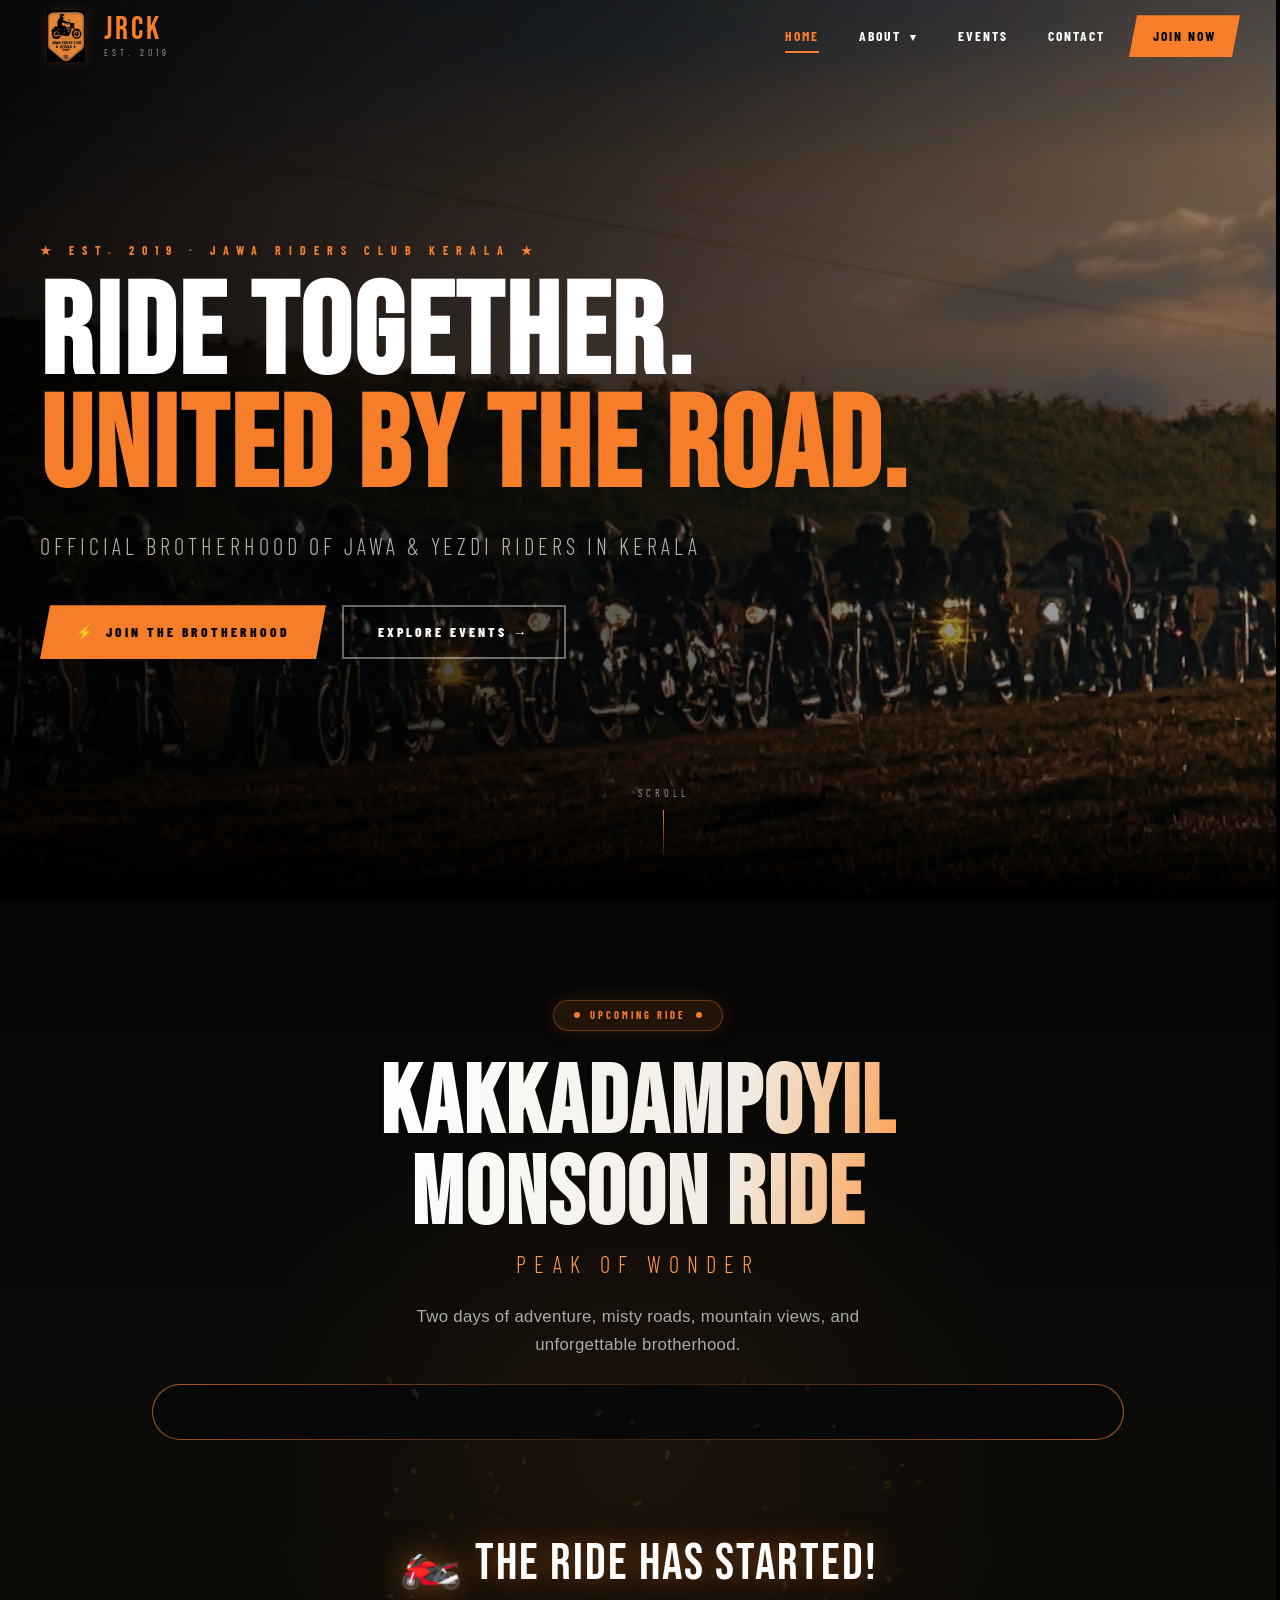
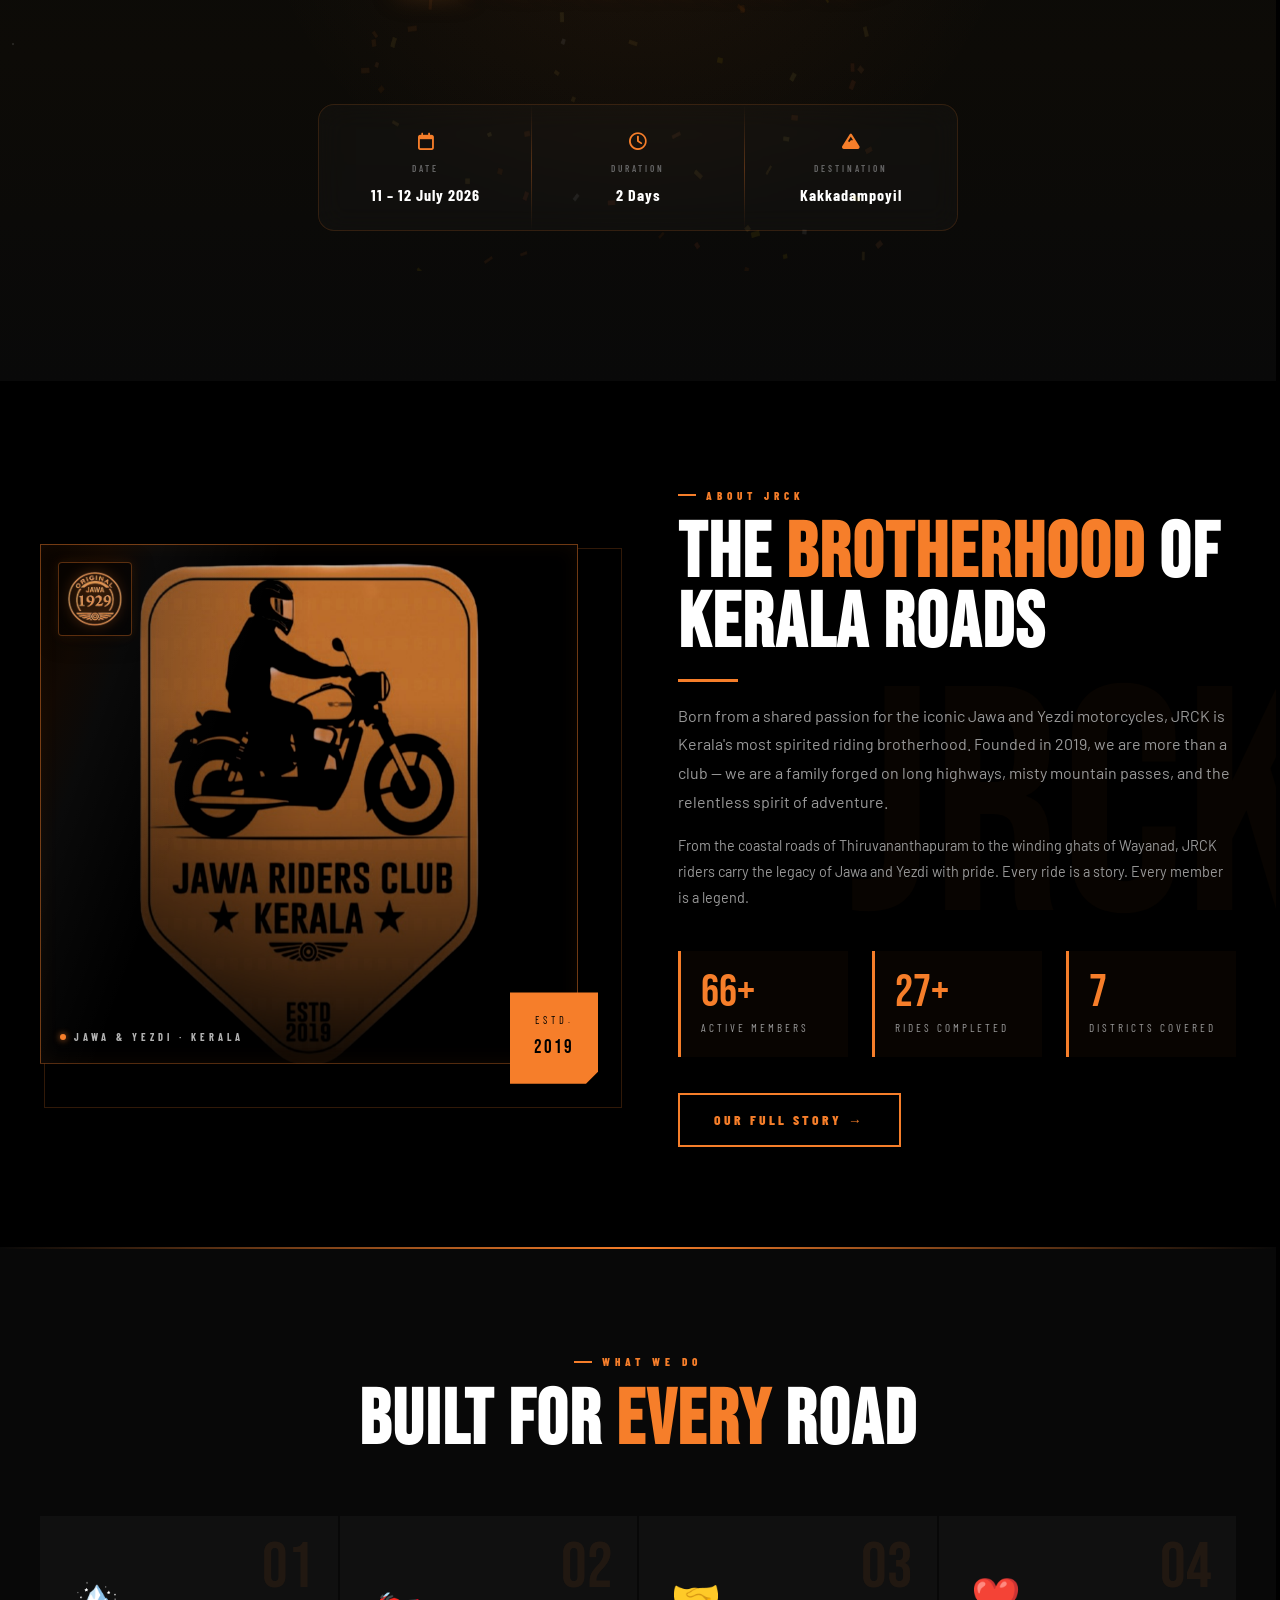
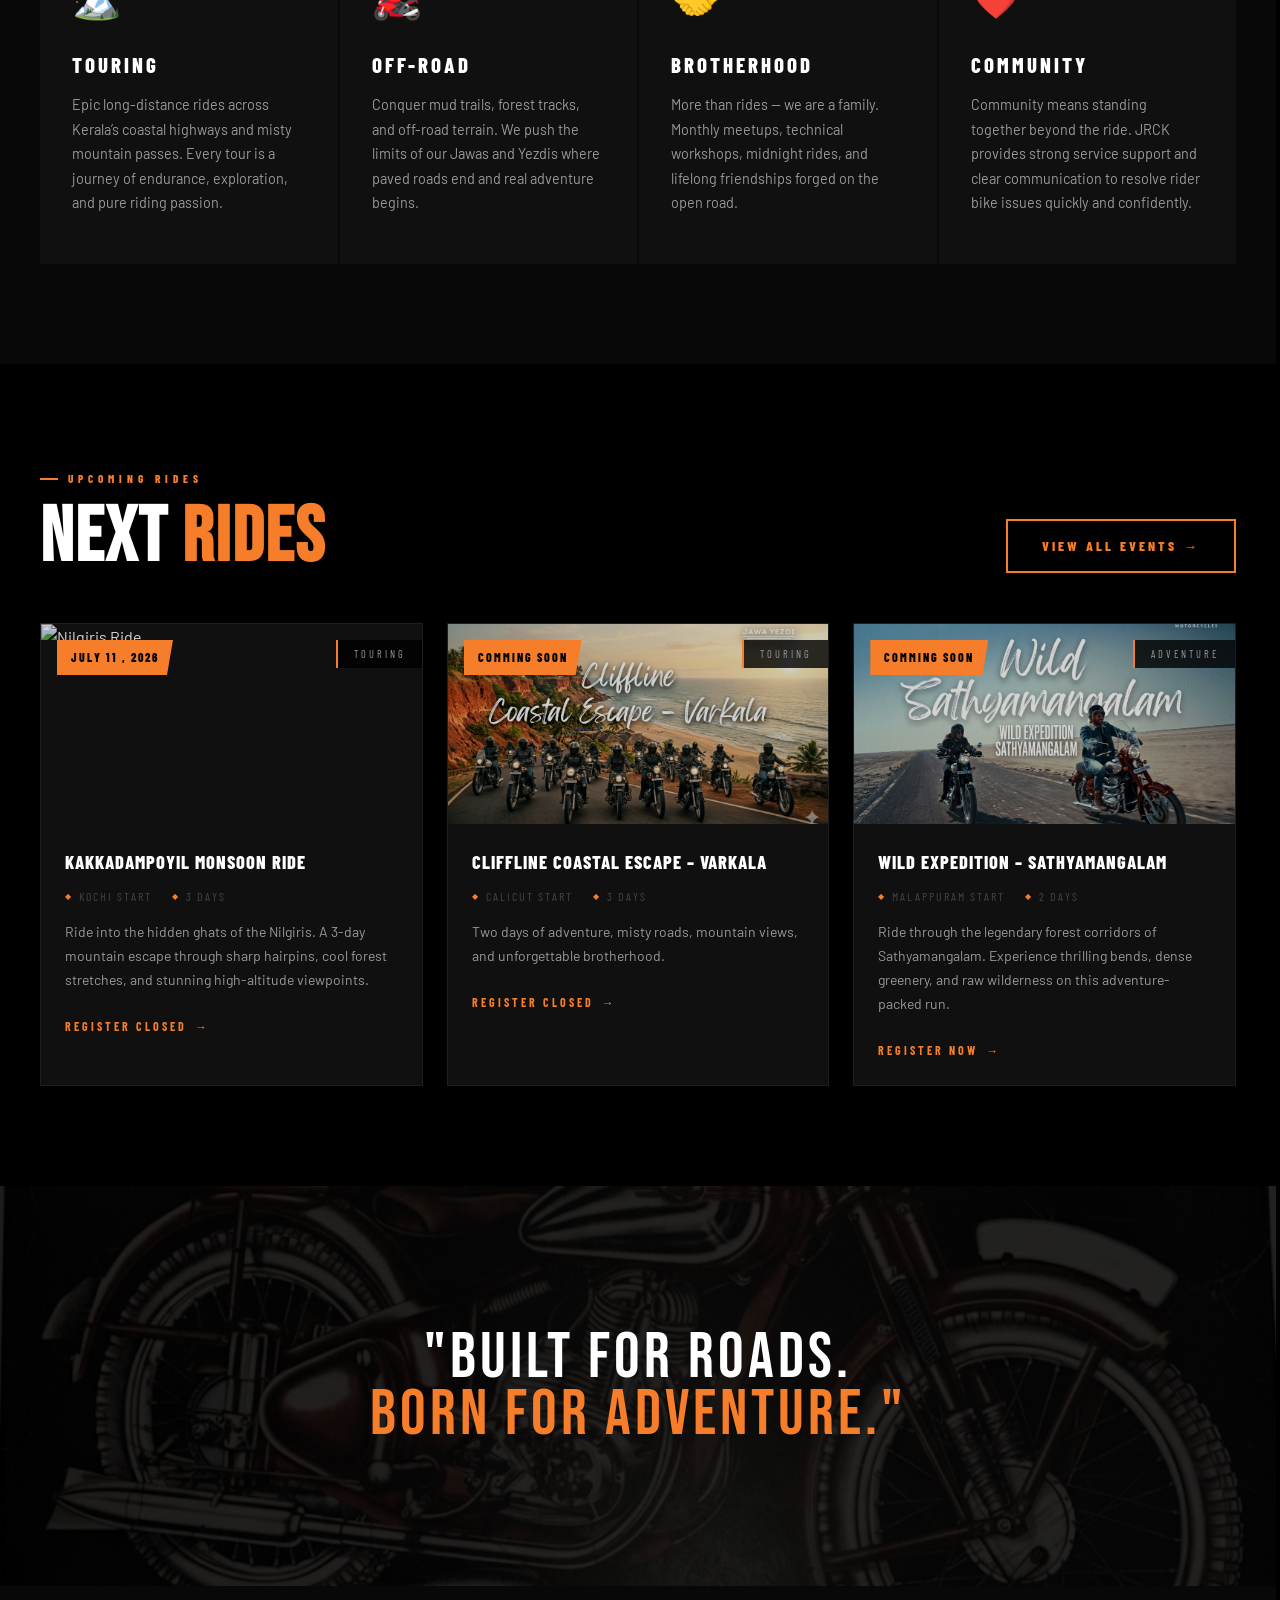
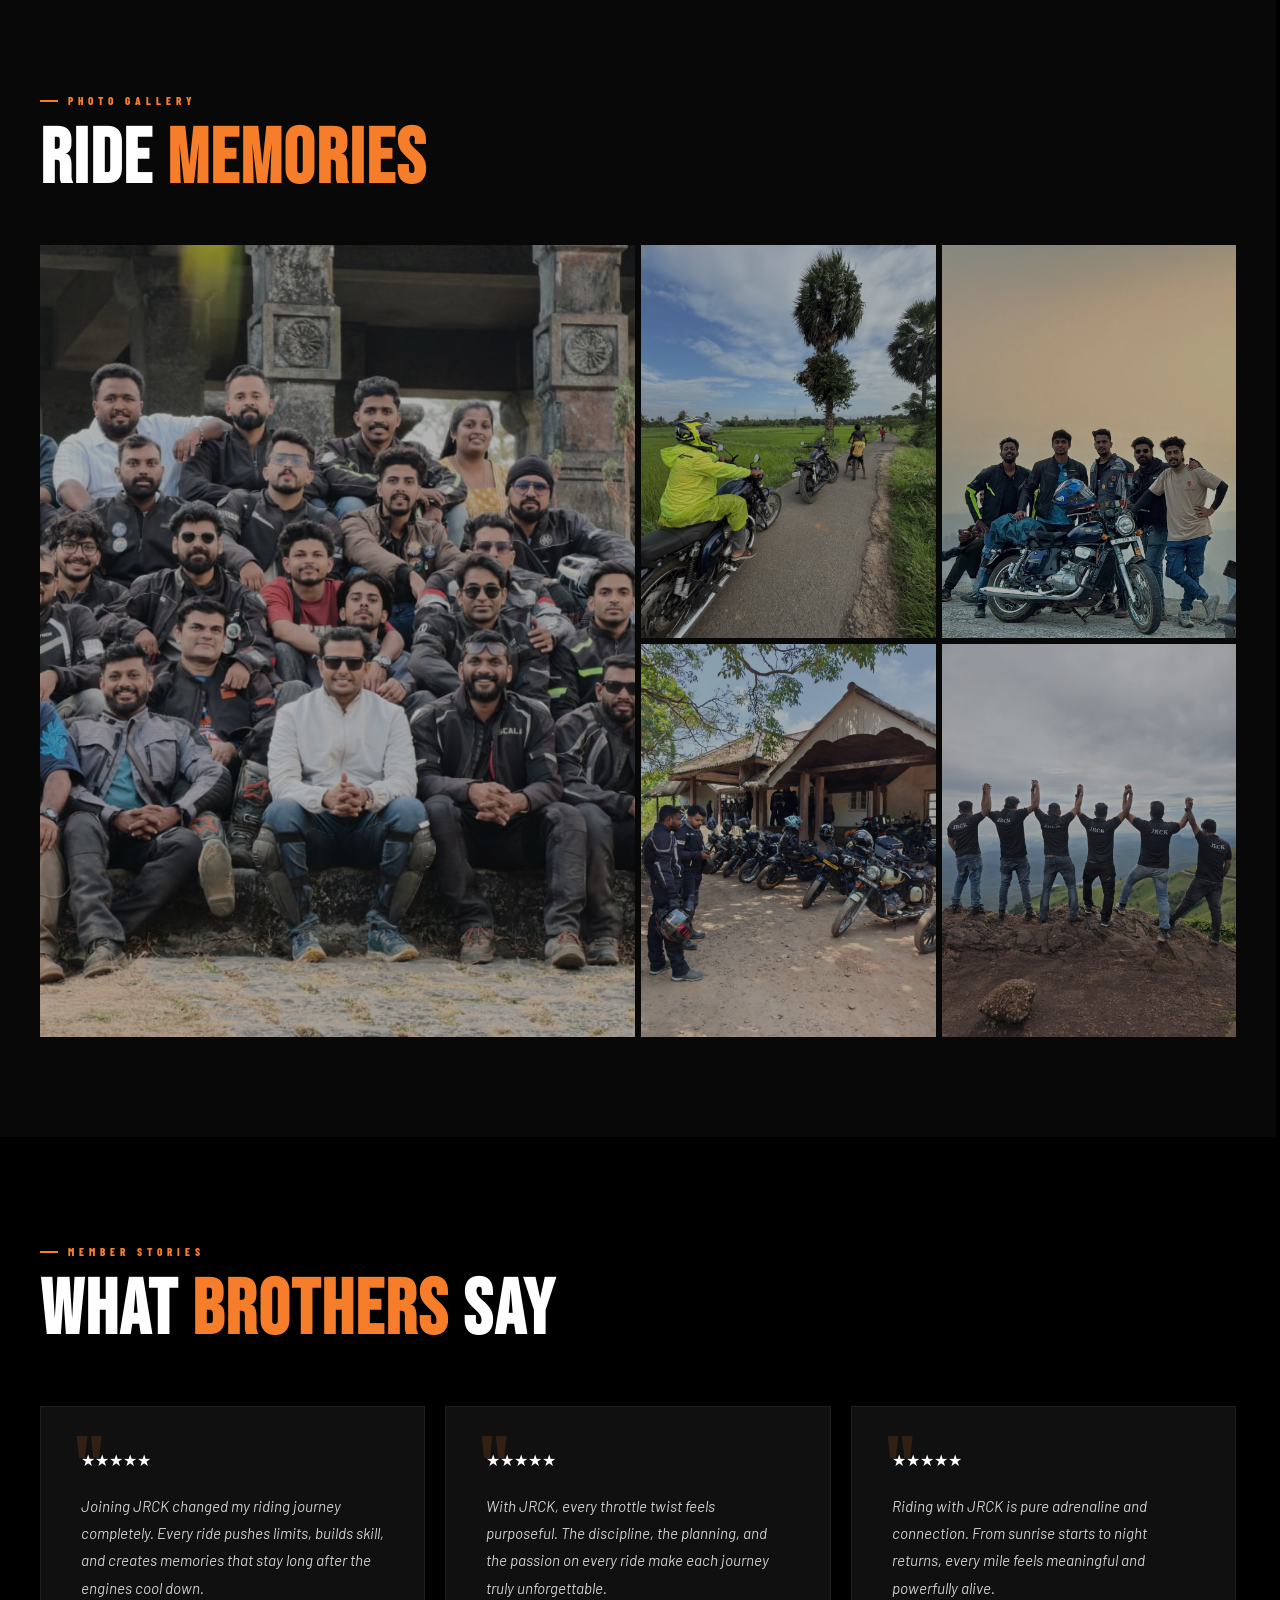
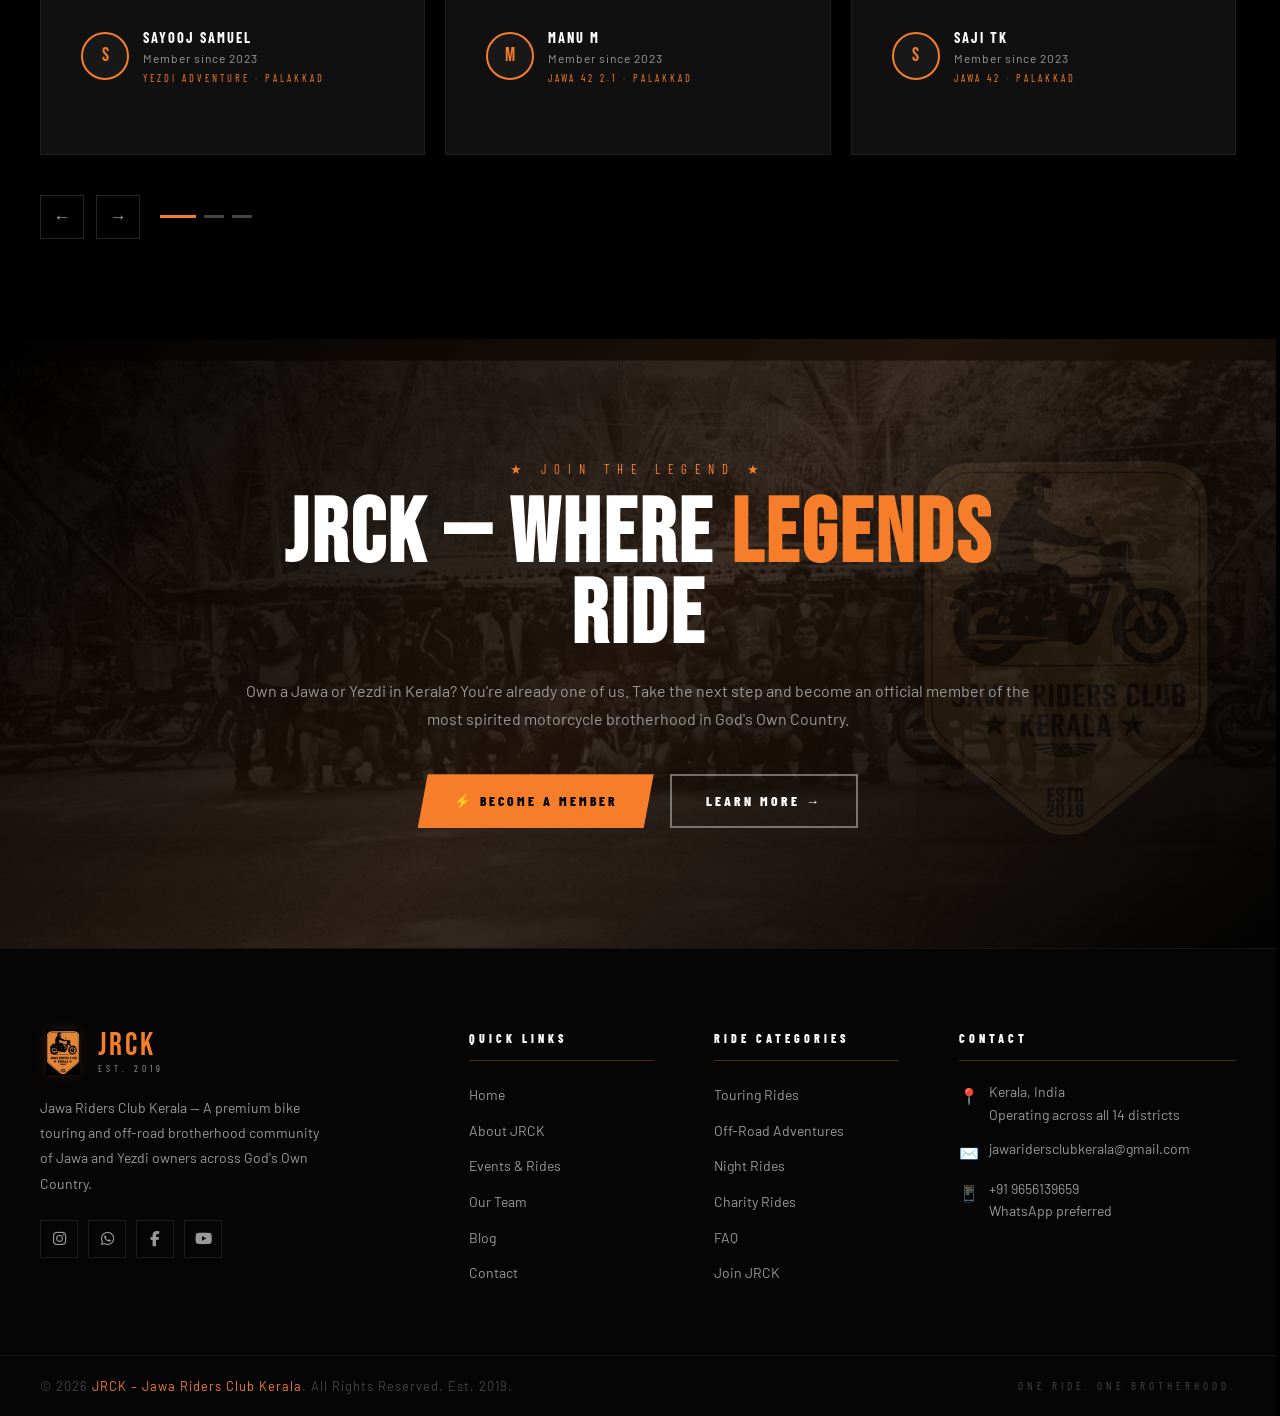
==== commit f1e7fb3e: "Update index.html" ====
--- a/jrck-website/index.html
+++ b/jrck-website/index.html
@@ -384,13 +384,13 @@
 
 		<div class="event-card anim-fade">
 		  <div class="event-img">
-			<img src="assets/images/ooty-ride.jpg" alt="Nilgiris Ride" loading="lazy">
-			<span class="event-date-badge">May 8 , 2025</span>
+			<img src="assets/images/Kakkadampoyil.PNG" alt="Nilgiris Ride" loading="lazy">
+			<span class="event-date-badge">jULY 11 , 2026</span>
 			<span class="event-category">Touring</span>
 		  </div>
 
 		  <div class="event-body">
-			<h3 class="event-title">Hidden Ghat Run – Nilgiris</h3>
+			<h3 class="event-title">Kakkadampoyil Monsoon Ride</h3>
 			<div class="event-meta">
 			  <span>Kochi Start</span>
 			  <span>3 Days</span>
@@ -398,14 +398,14 @@
 			<p class="event-desc">
 			  Ride into the hidden ghats of the Nilgiris. A 3-day mountain escape through sharp hairpins, cool forest stretches, and stunning high-altitude viewpoints.
 			</p>
-			<a href="events.html" class="event-register">Register Now</a>
+			<a href="events.html" class="event-register">Register Closed</a>
 		  </div>
 		</div>
 
 		<div class="event-card anim-fade">
 		  <div class="event-img">
 			<img src="assets/images/varkala1.jpg" alt="Varkala Coastal Ride" loading="lazy">
-			<span class="event-date-badge">Aug 18, 2025</span>
+			<span class="event-date-badge">Comming Soon</span>
 			<span class="event-category">Touring</span>
 		  </div>
 
@@ -416,16 +416,16 @@
 			  <span>3 Days</span>
 			</div>
 			<p class="event-desc">
-			  A 3-day coastal ride to Varkala’s iconic cliffs. Cruise scenic highways, oceanfront stretches, and sunset viewpoints along Kerala’s Arabian Sea coast.
+			  Two days of adventure, misty roads, mountain views, and unforgettable brotherhood.
 			</p>
-			<a href="events.html" class="event-register">Register Now</a>
+			<a href="events.html" class="event-register">Register Closed</a>
 		  </div>
 		</div>
 
 		<div class="event-card anim-fade">
 		  <div class="event-img">
 			<img src="assets/images/Sathyamangalam.jpg" alt="Sathyamangalam Forest Ride" loading="lazy">
-			<span class="event-date-badge">Nov 22, 2025</span>
+			<span class="event-date-badge">Comming Soon</span>
 			<span class="event-category">Adventure</span>
 		  </div>
 
--- a/jrck-website/assets/css/style.css
+++ b/jrck-website/assets/css/style.css
@@ -1750,8 +1750,8 @@
 }
 .team-role {
   font-family: var(--font-heading);
-  font-size: 0.65rem;
-  font-weight: 800;
+  font-size: 0.75rem;
+  font-weight: 1000;
   letter-spacing: 4px;
   text-transform: uppercase;
   color: var(--orange);
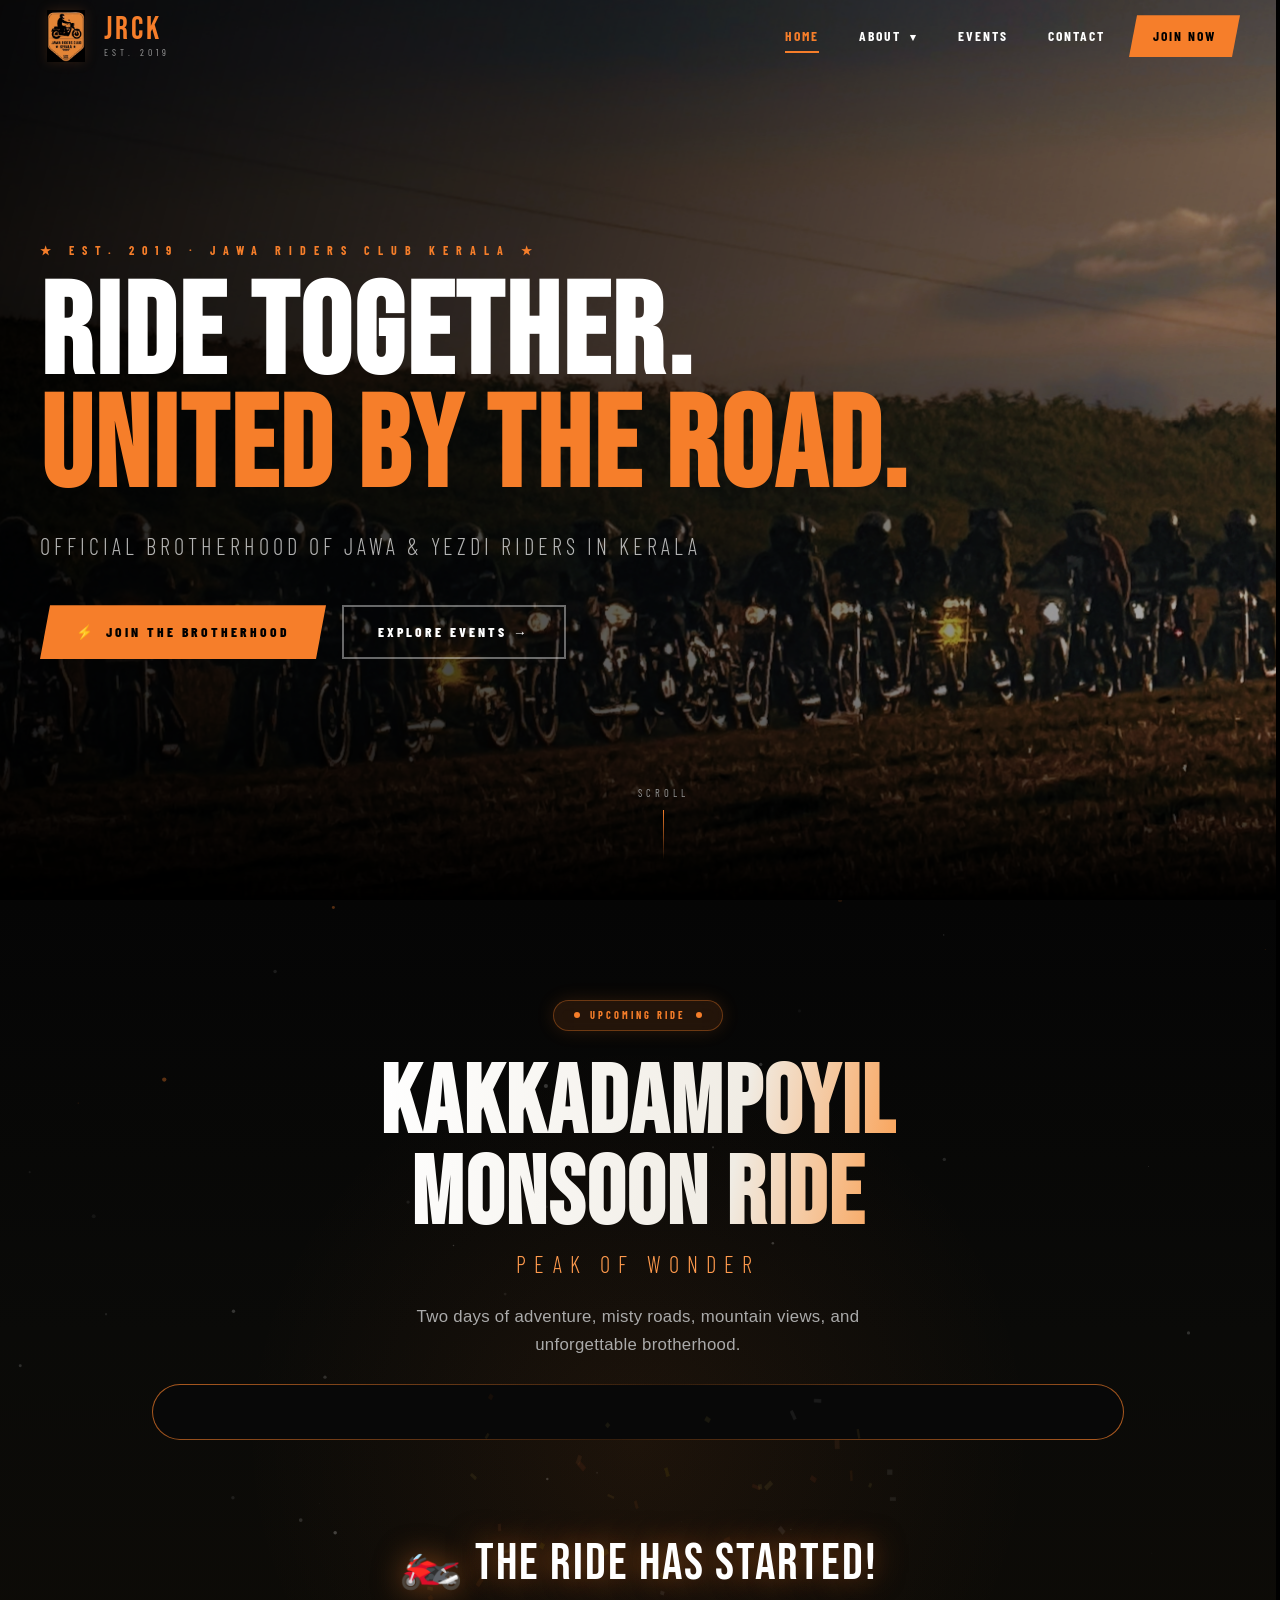
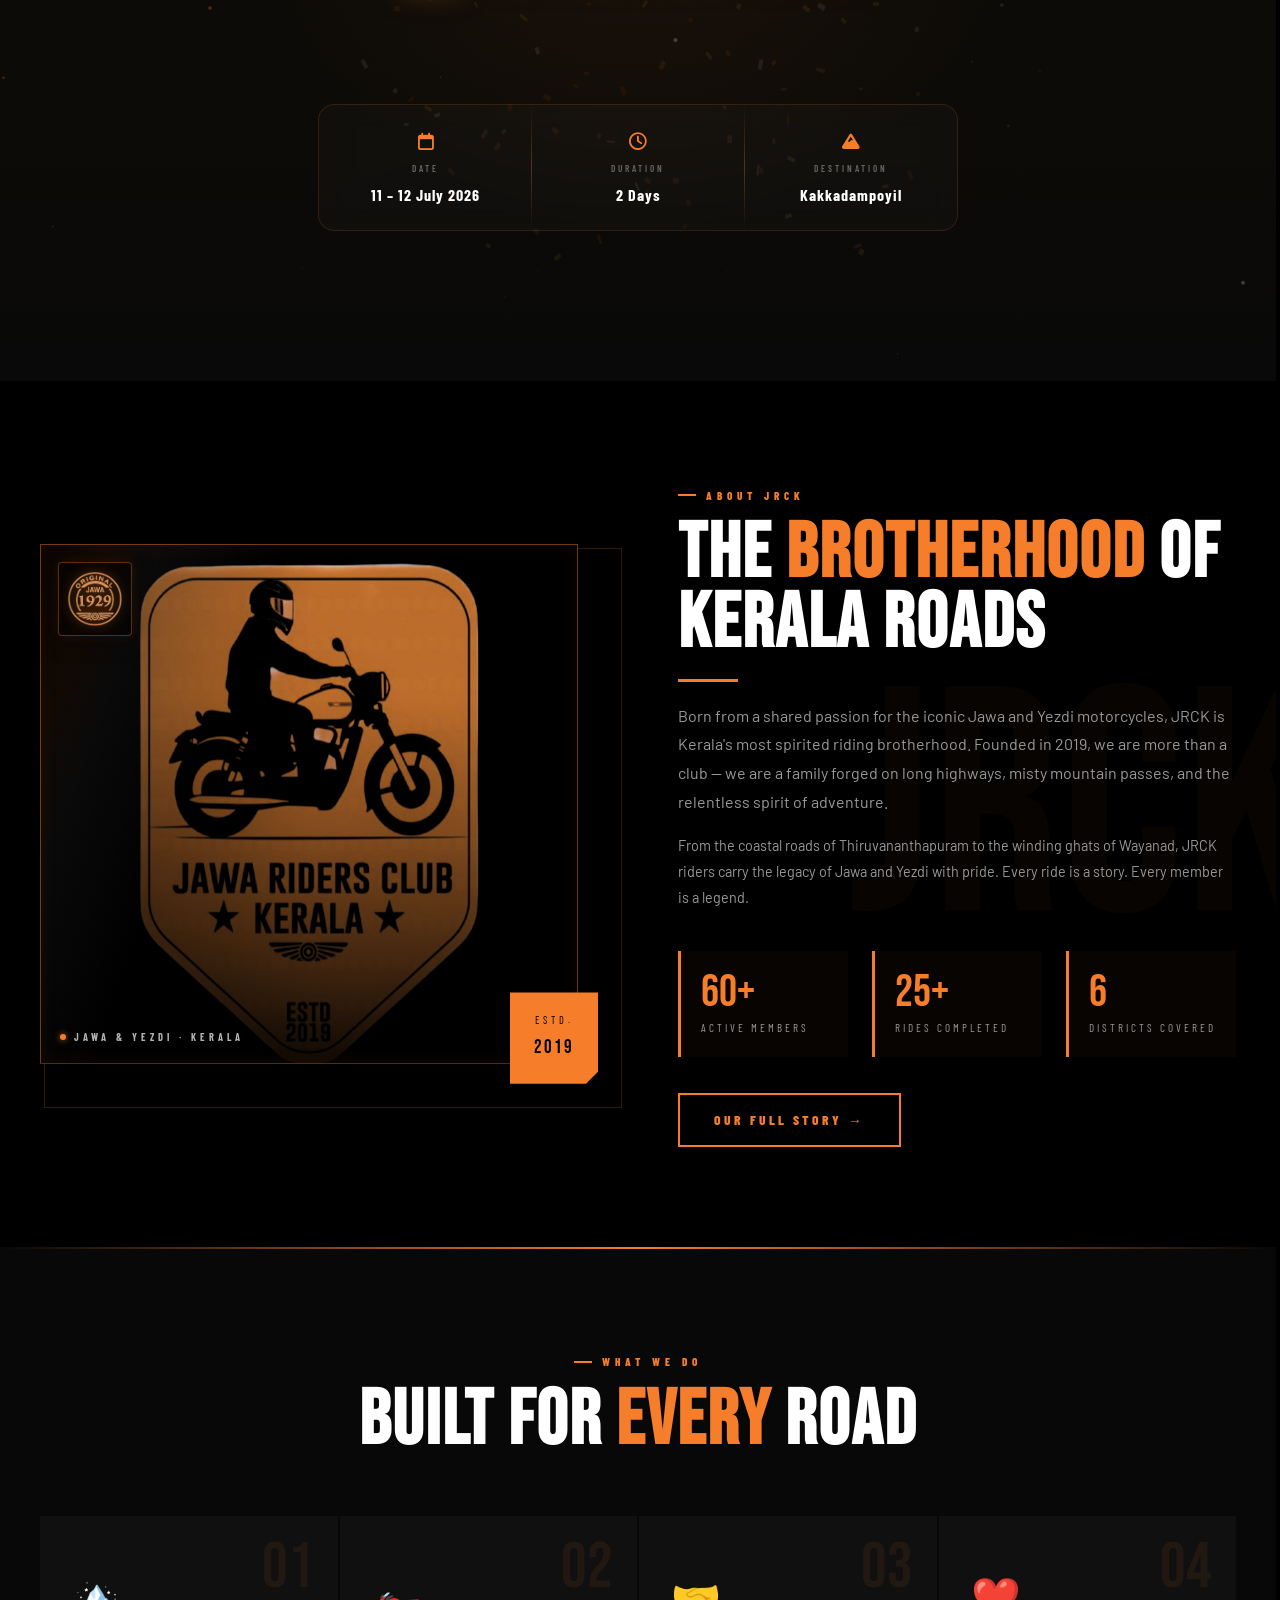
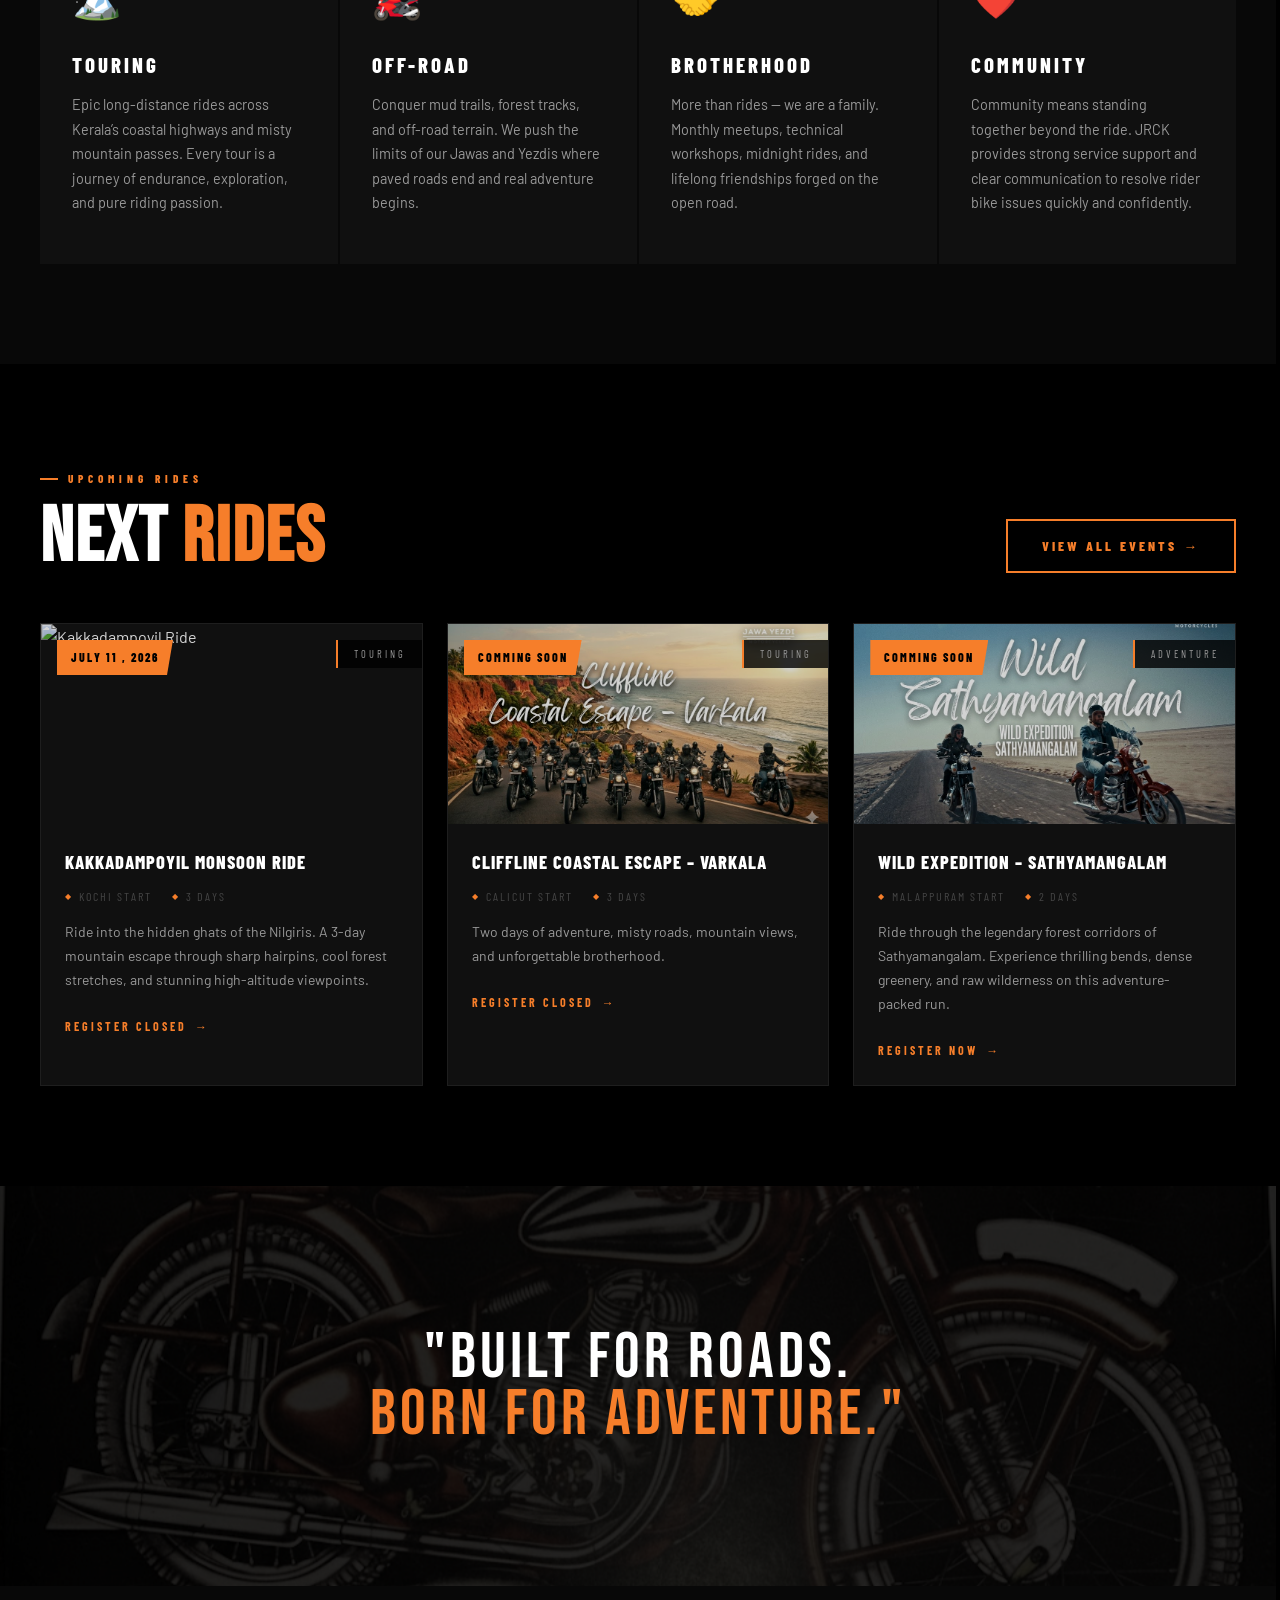
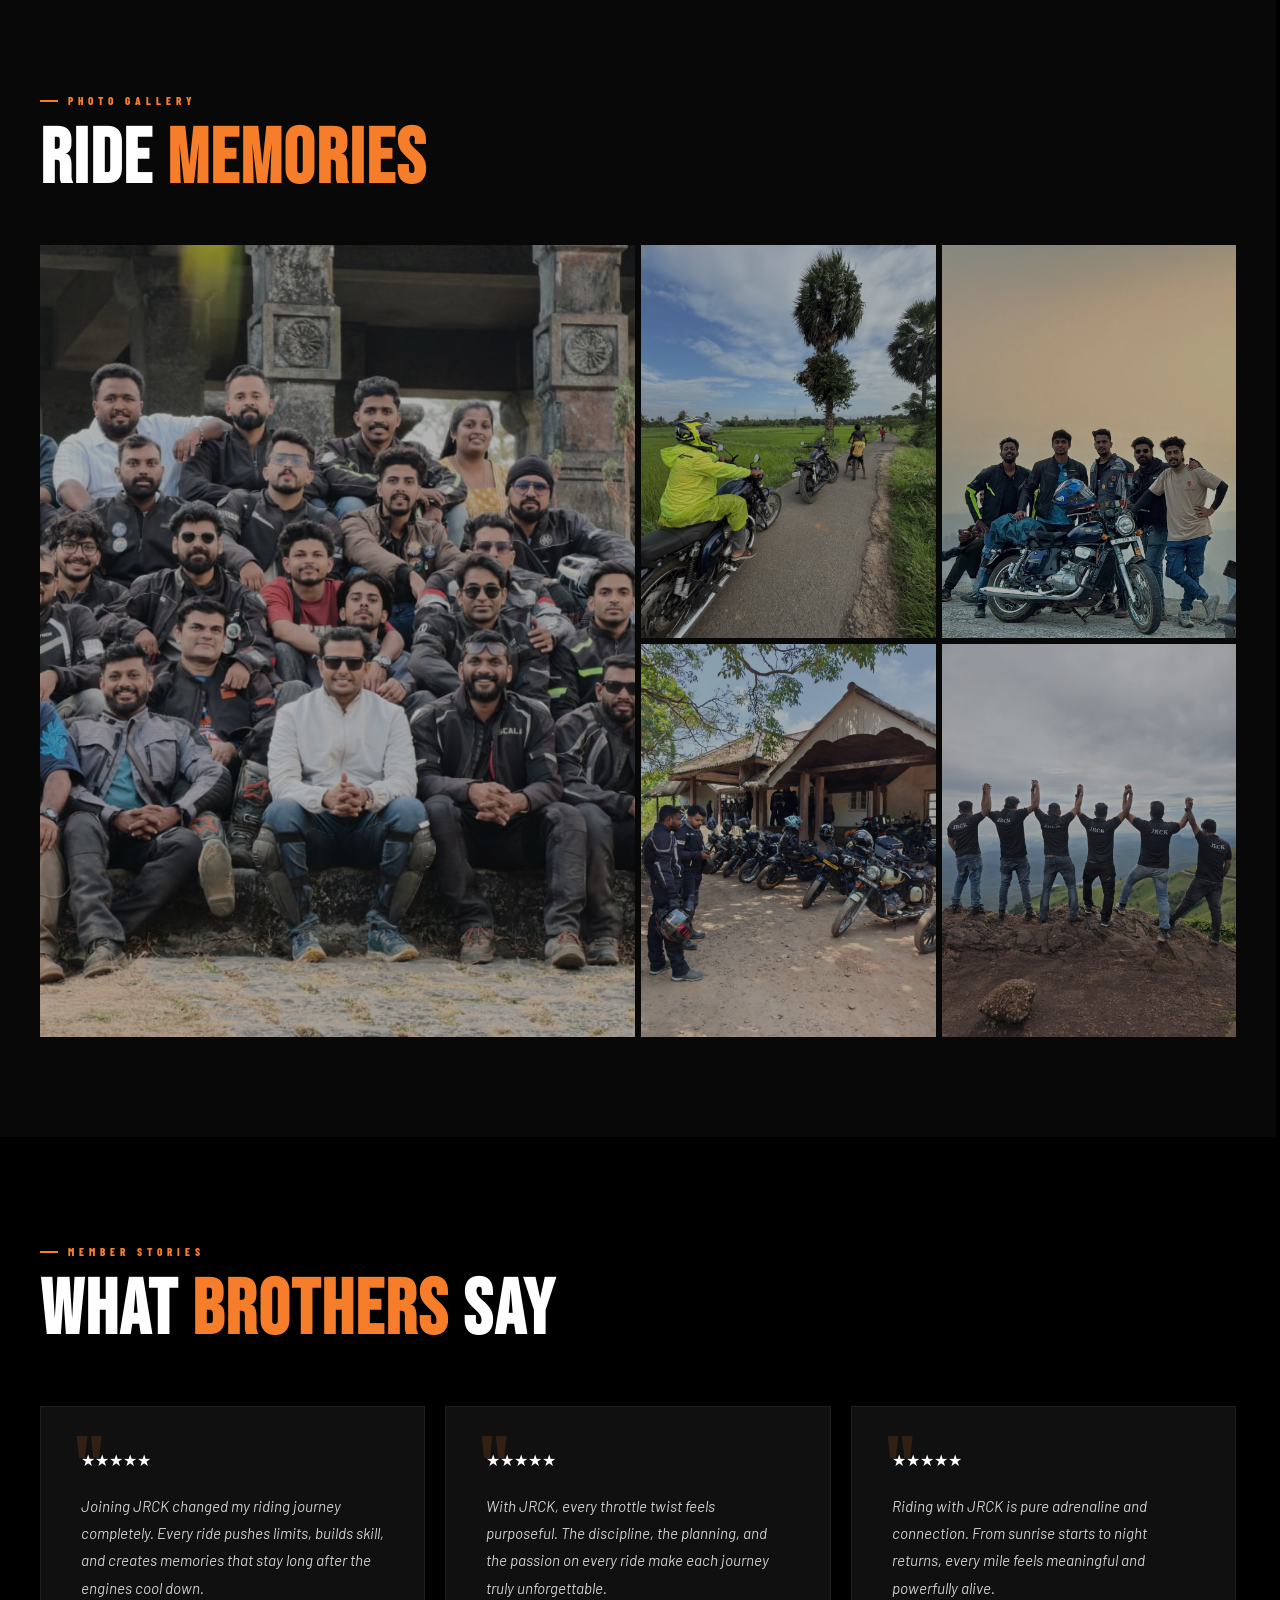
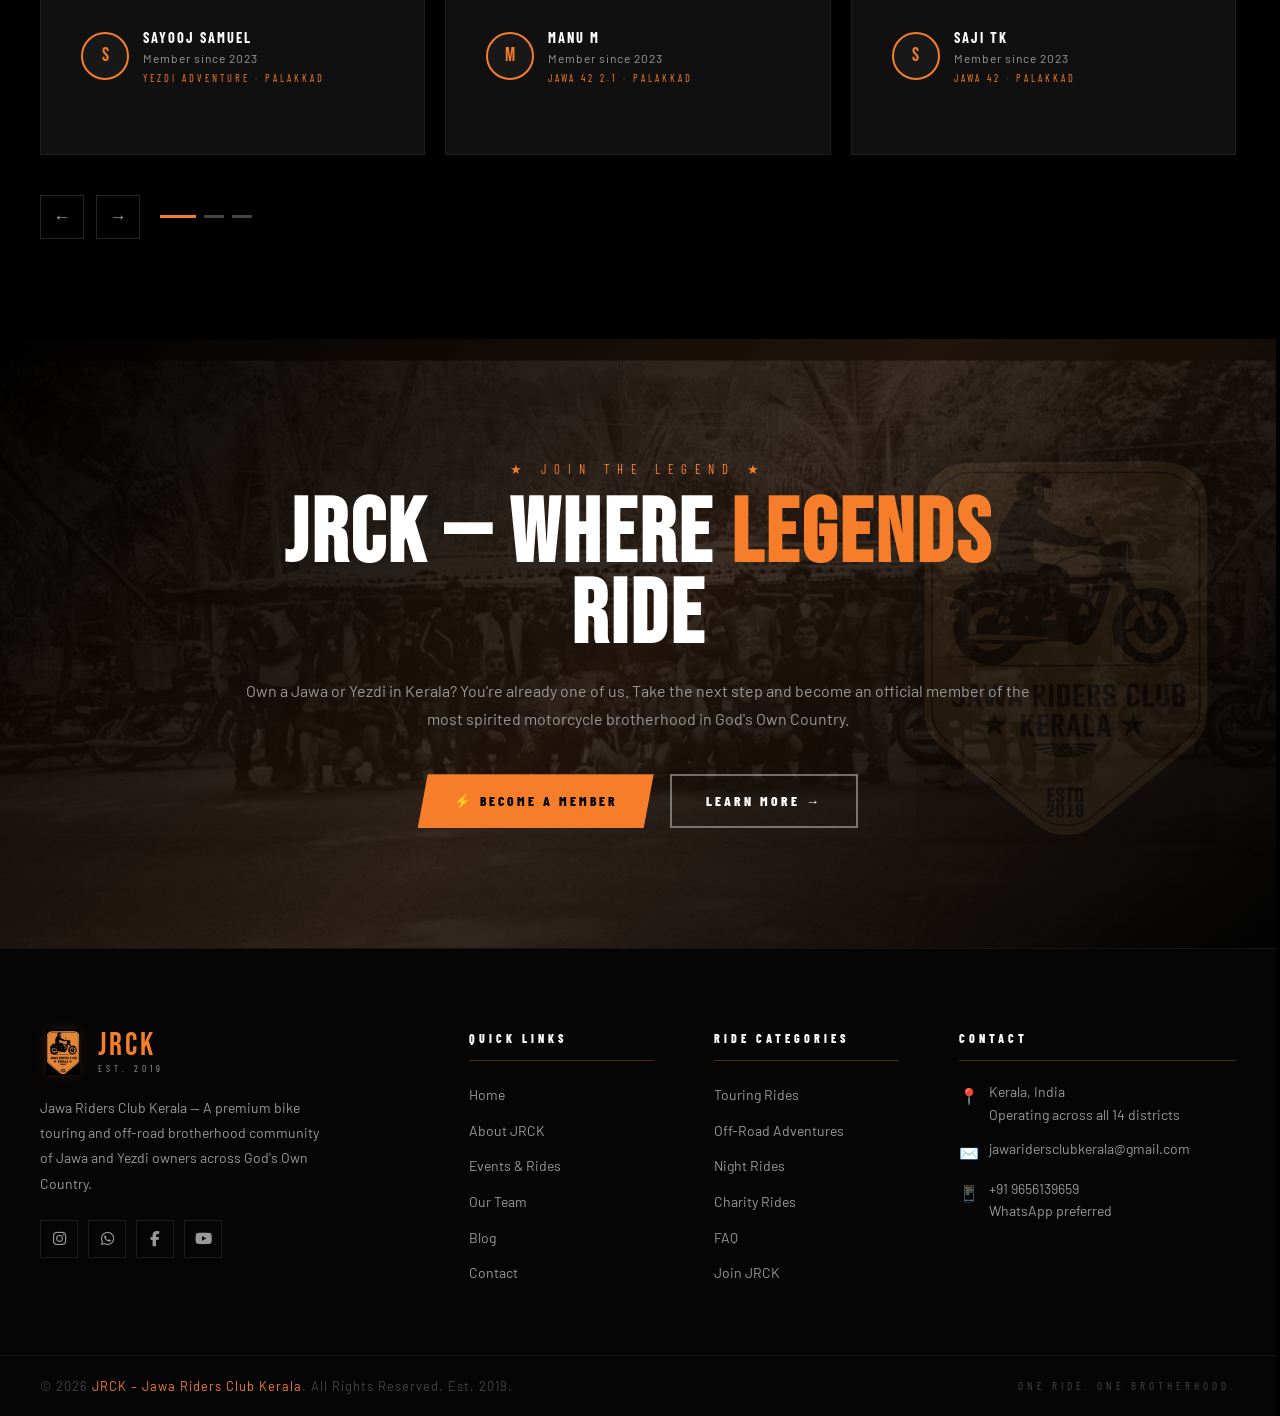
==== commit 3f10ea58: "Update index.html" ====
--- a/jrck-website/index.html
+++ b/jrck-website/index.html
@@ -384,7 +384,7 @@
 
 		<div class="event-card anim-fade">
 		  <div class="event-img">
-			<img src="assets/images/Kakkadampoyil.PNG" alt="Nilgiris Ride" loading="lazy">
+			<img src="assets/images/Kakkadampoyil.PNG" alt="Kakkadampoyil Ride" loading="lazy">
 			<span class="event-date-badge">jULY 11 , 2026</span>
 			<span class="event-category">Touring</span>
 		  </div>
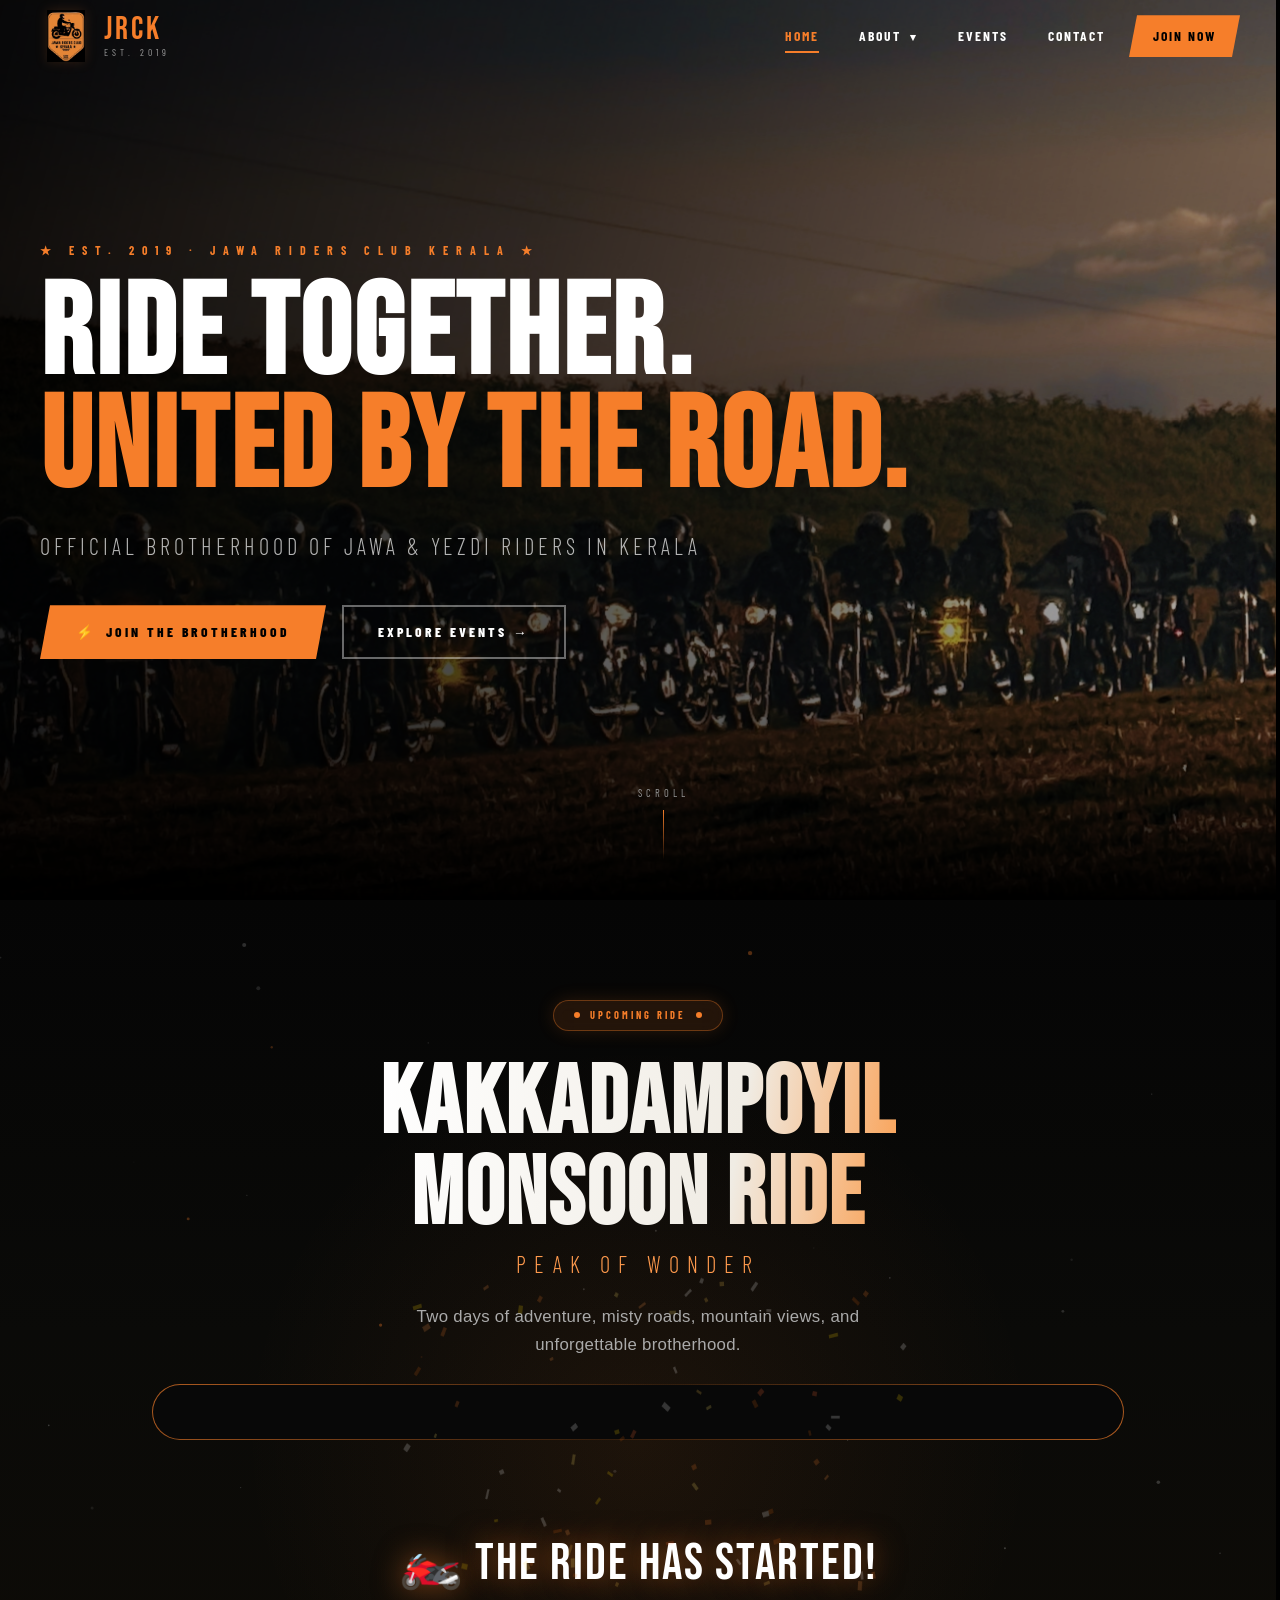
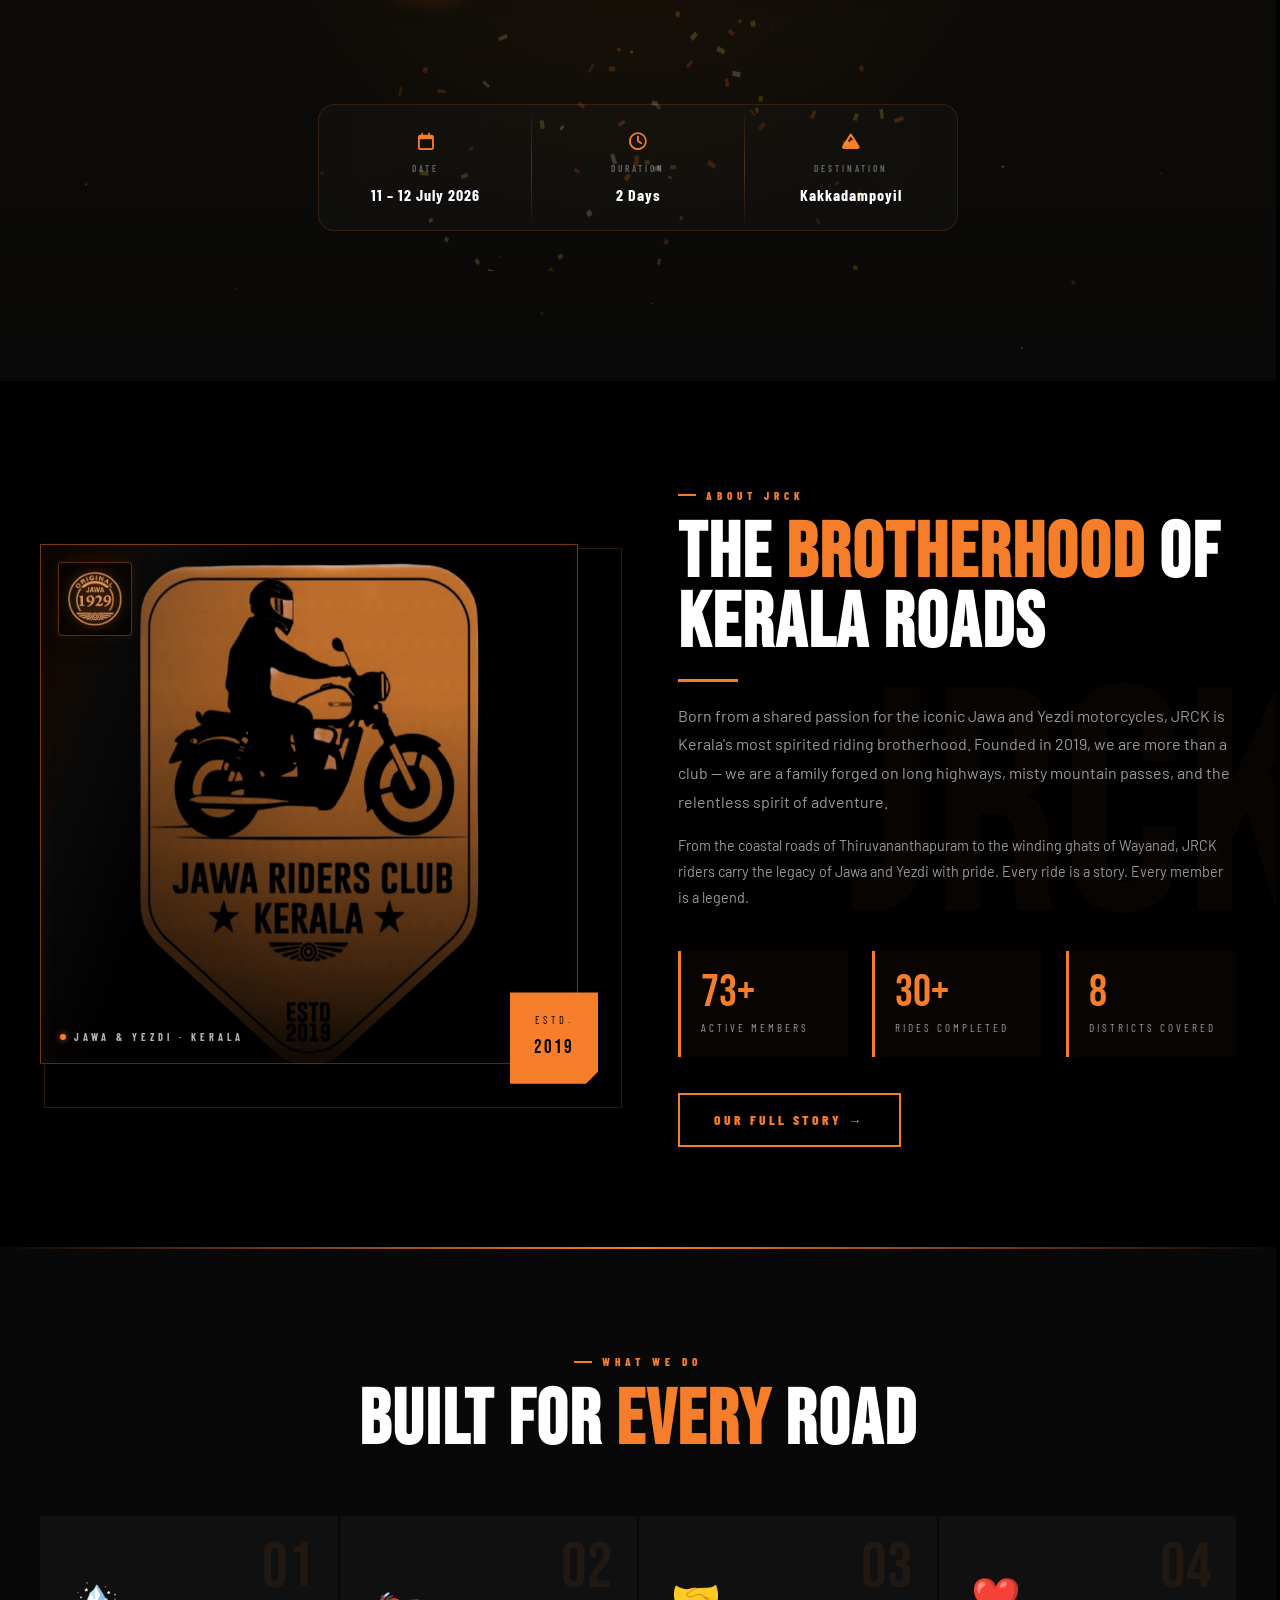
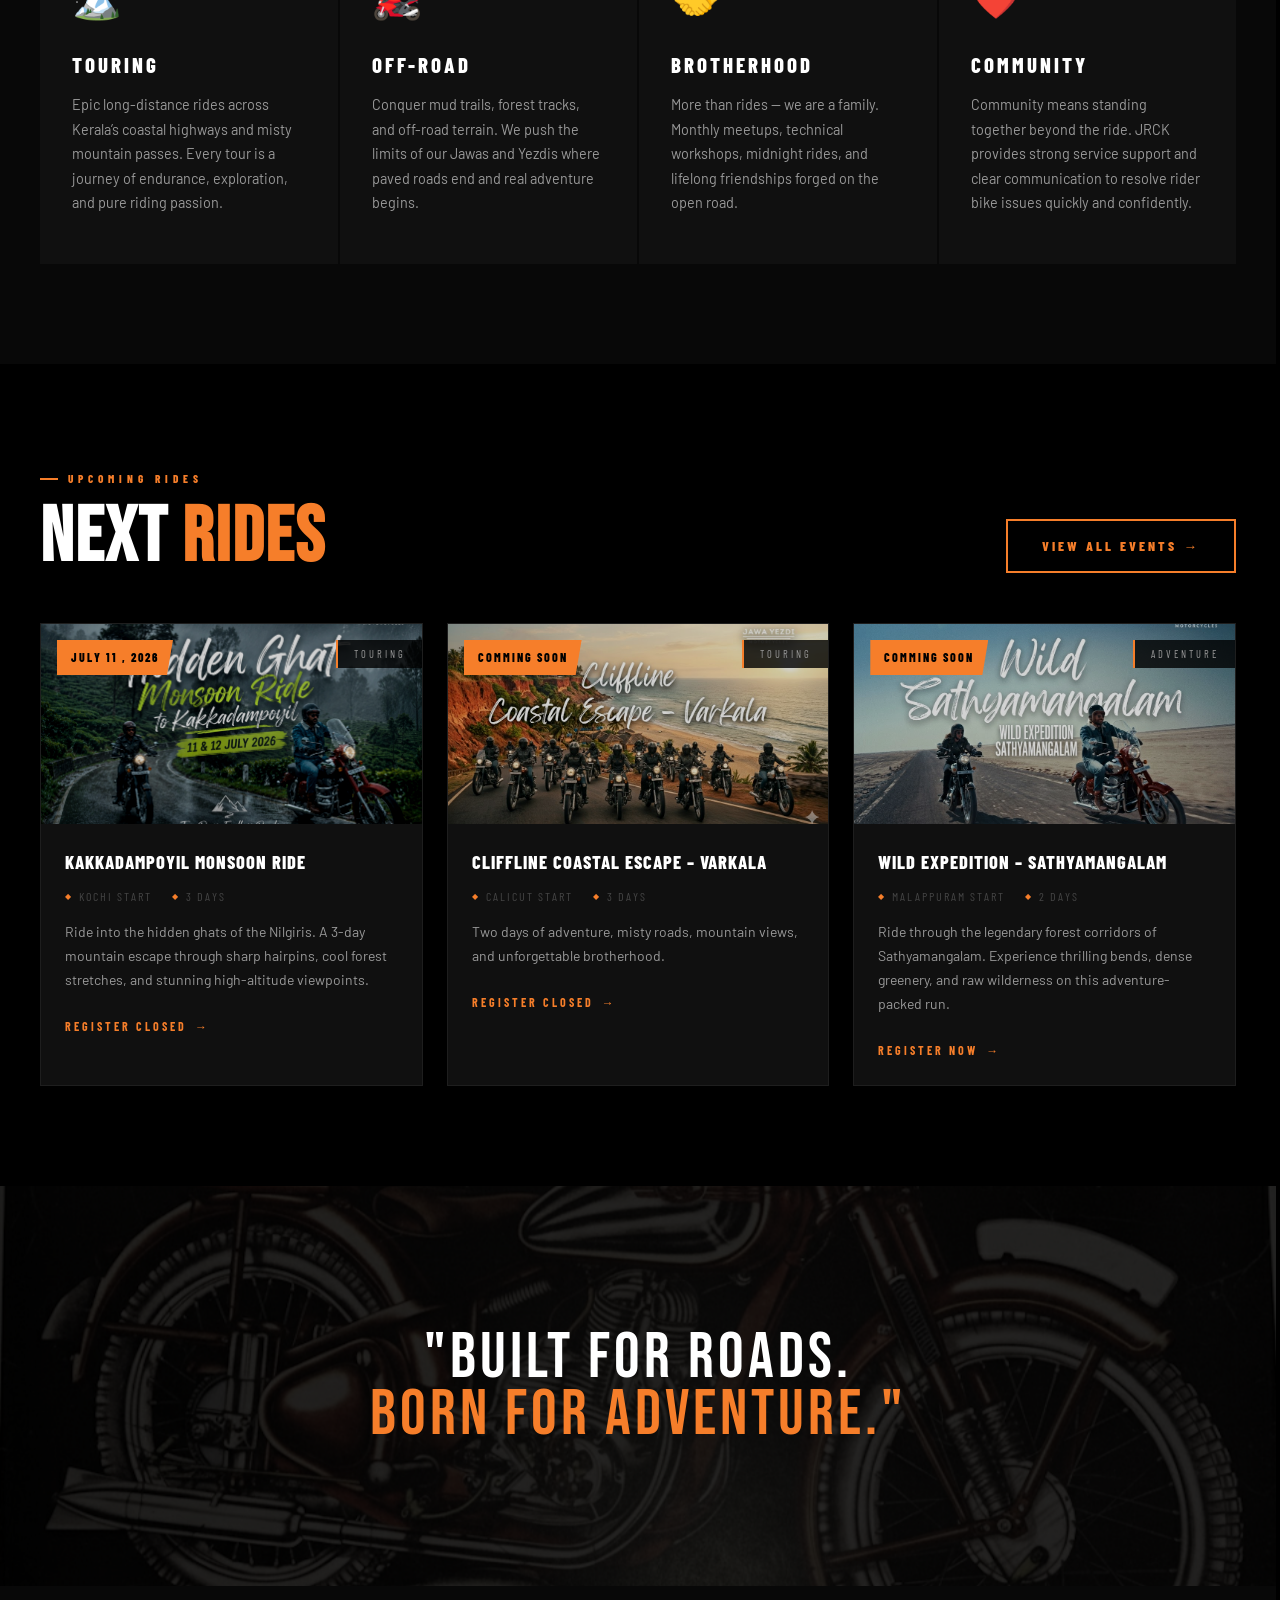
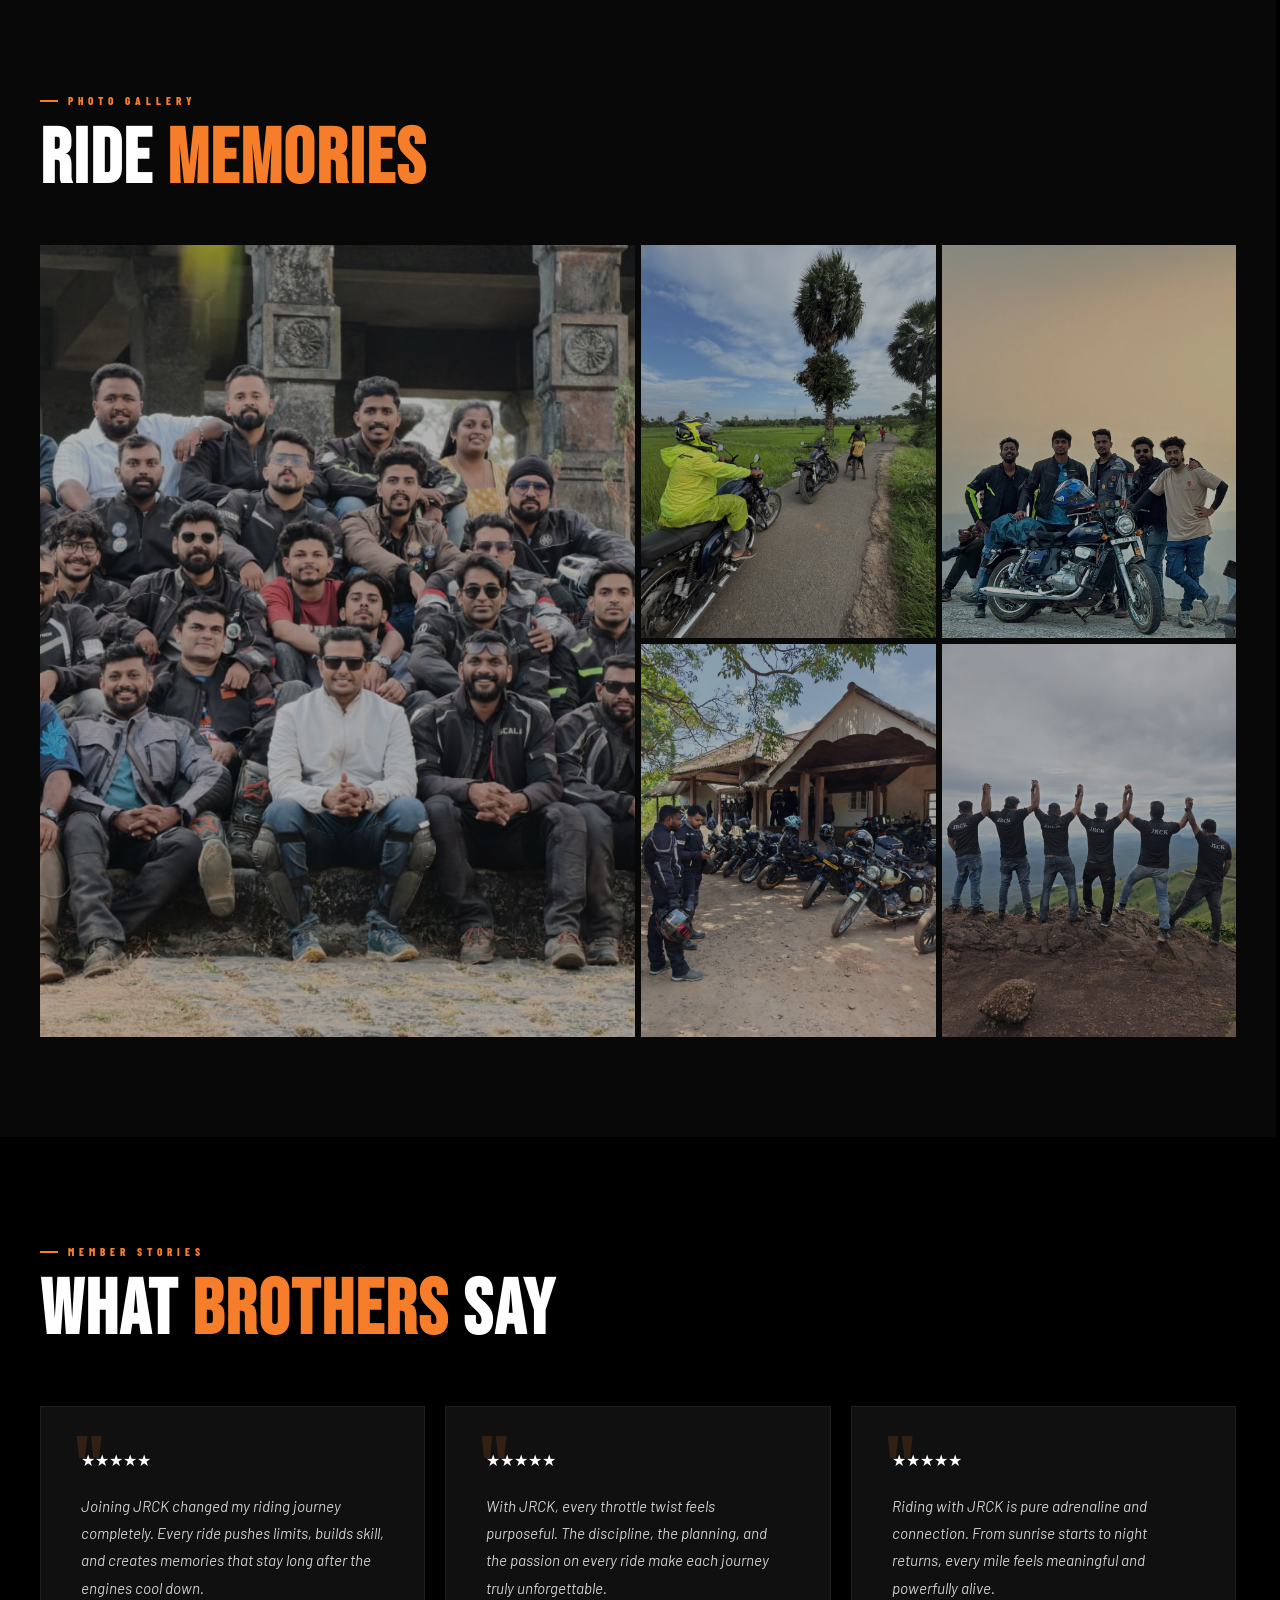
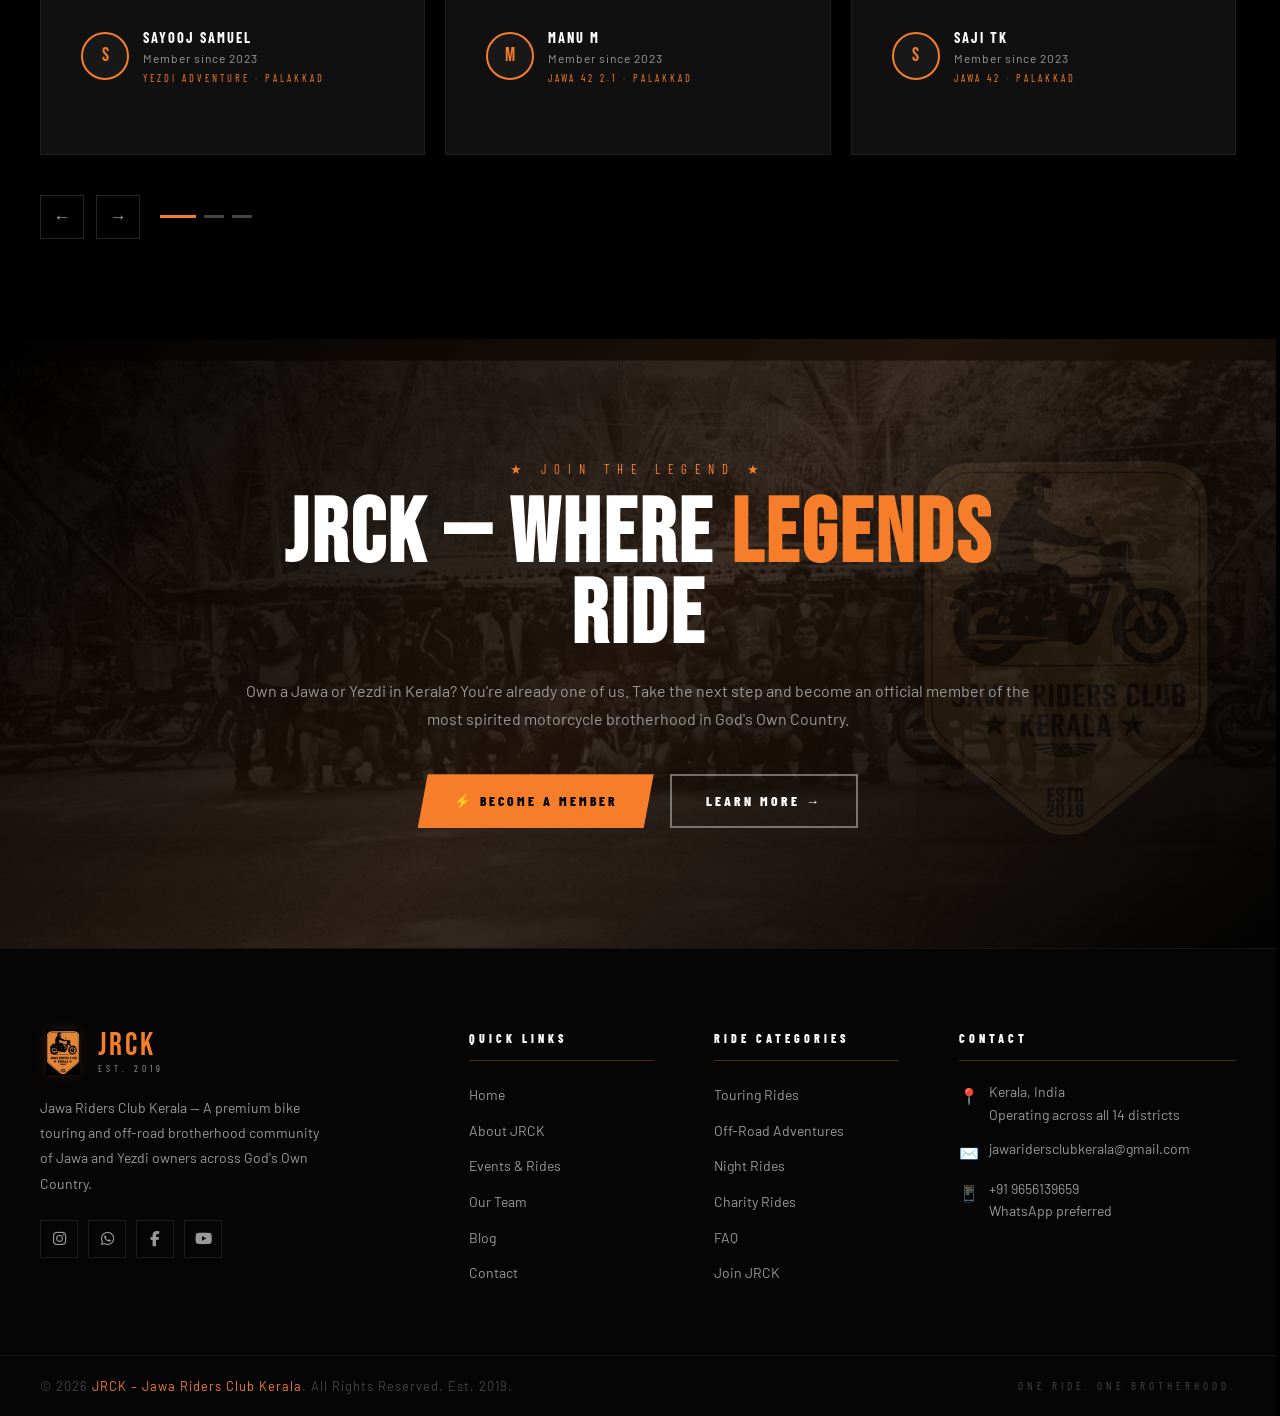
==== commit c23d4c44: "Update index.html" ====
--- a/jrck-website/index.html
+++ b/jrck-website/index.html
@@ -384,7 +384,7 @@
 
 		<div class="event-card anim-fade">
 		  <div class="event-img">
-			<img src="assets/images/Kakkadampoyil.PNG" alt="Kakkadampoyil Ride" loading="lazy">
+			<img src="assets/images/Kakkadampoyil.png" alt="Kakkadampoyil Ride" loading="lazy">
 			<span class="event-date-badge">jULY 11 , 2026</span>
 			<span class="event-category">Touring</span>
 		  </div>
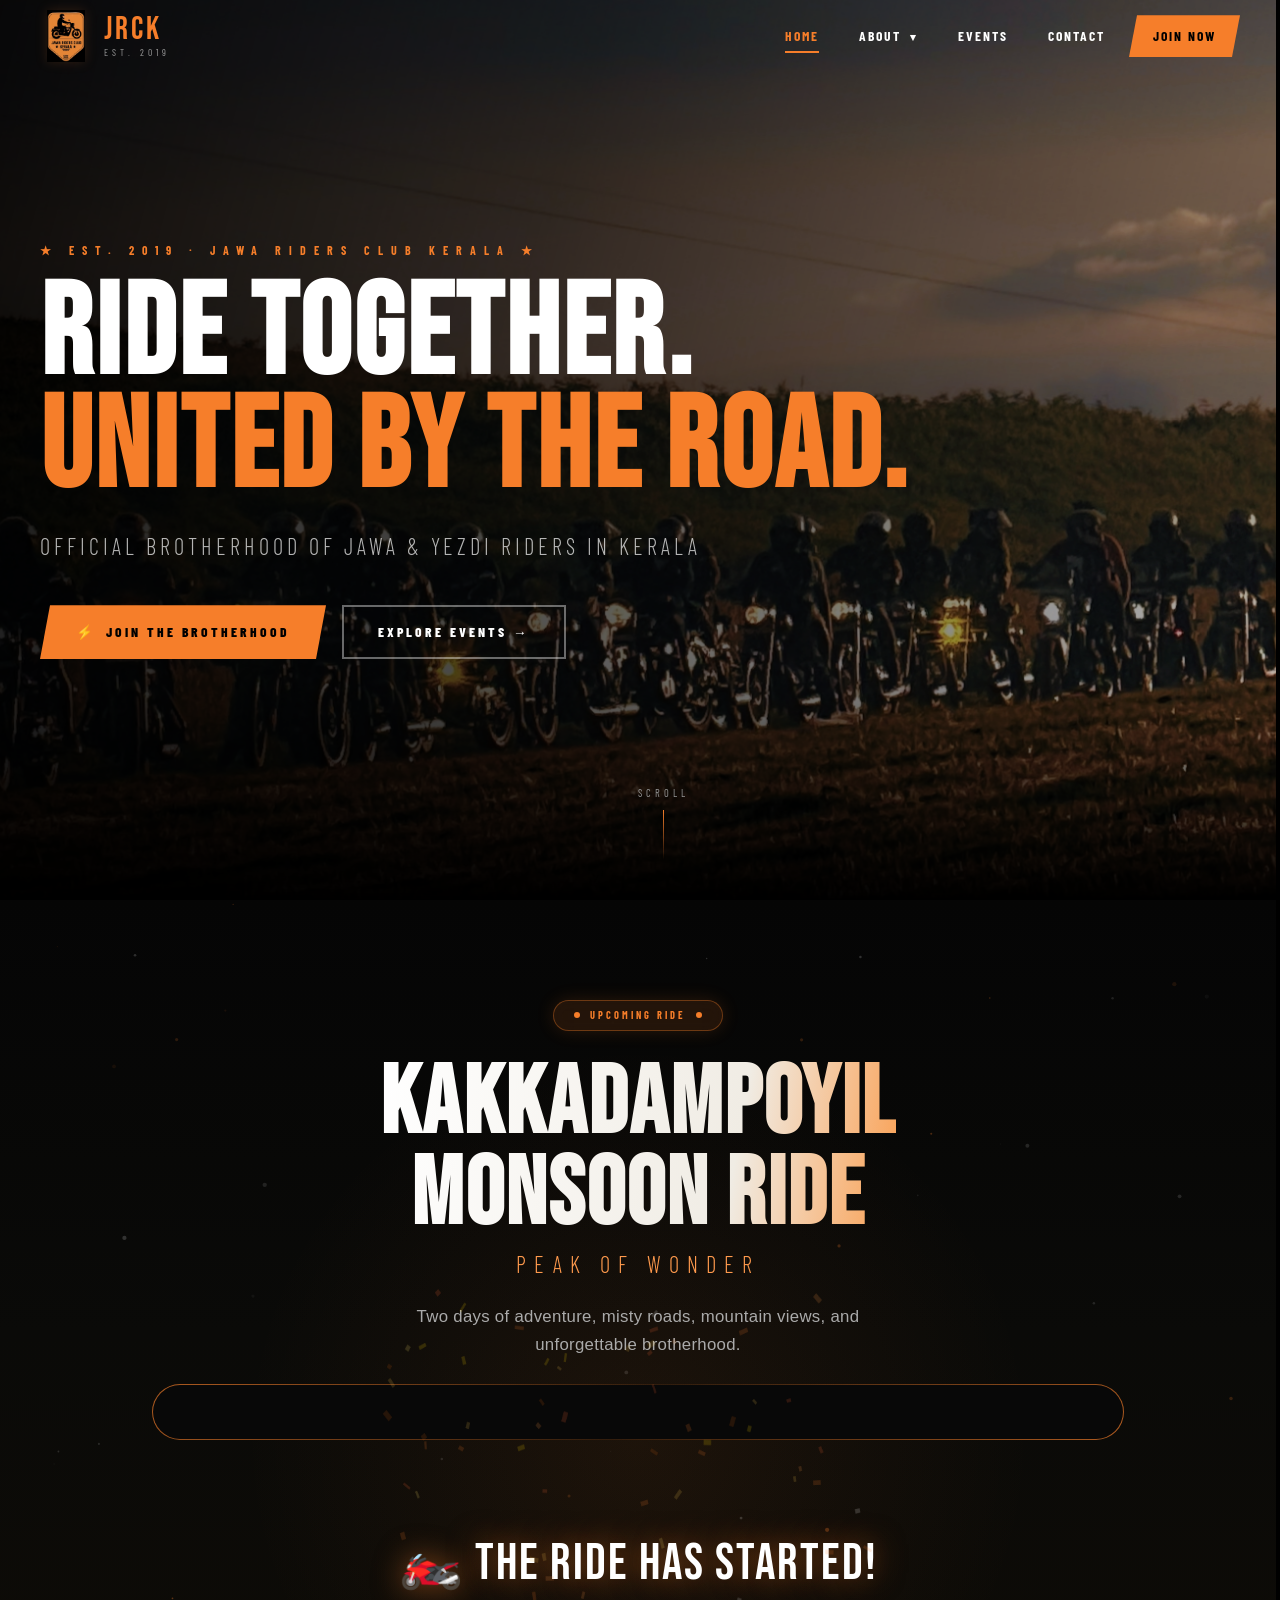
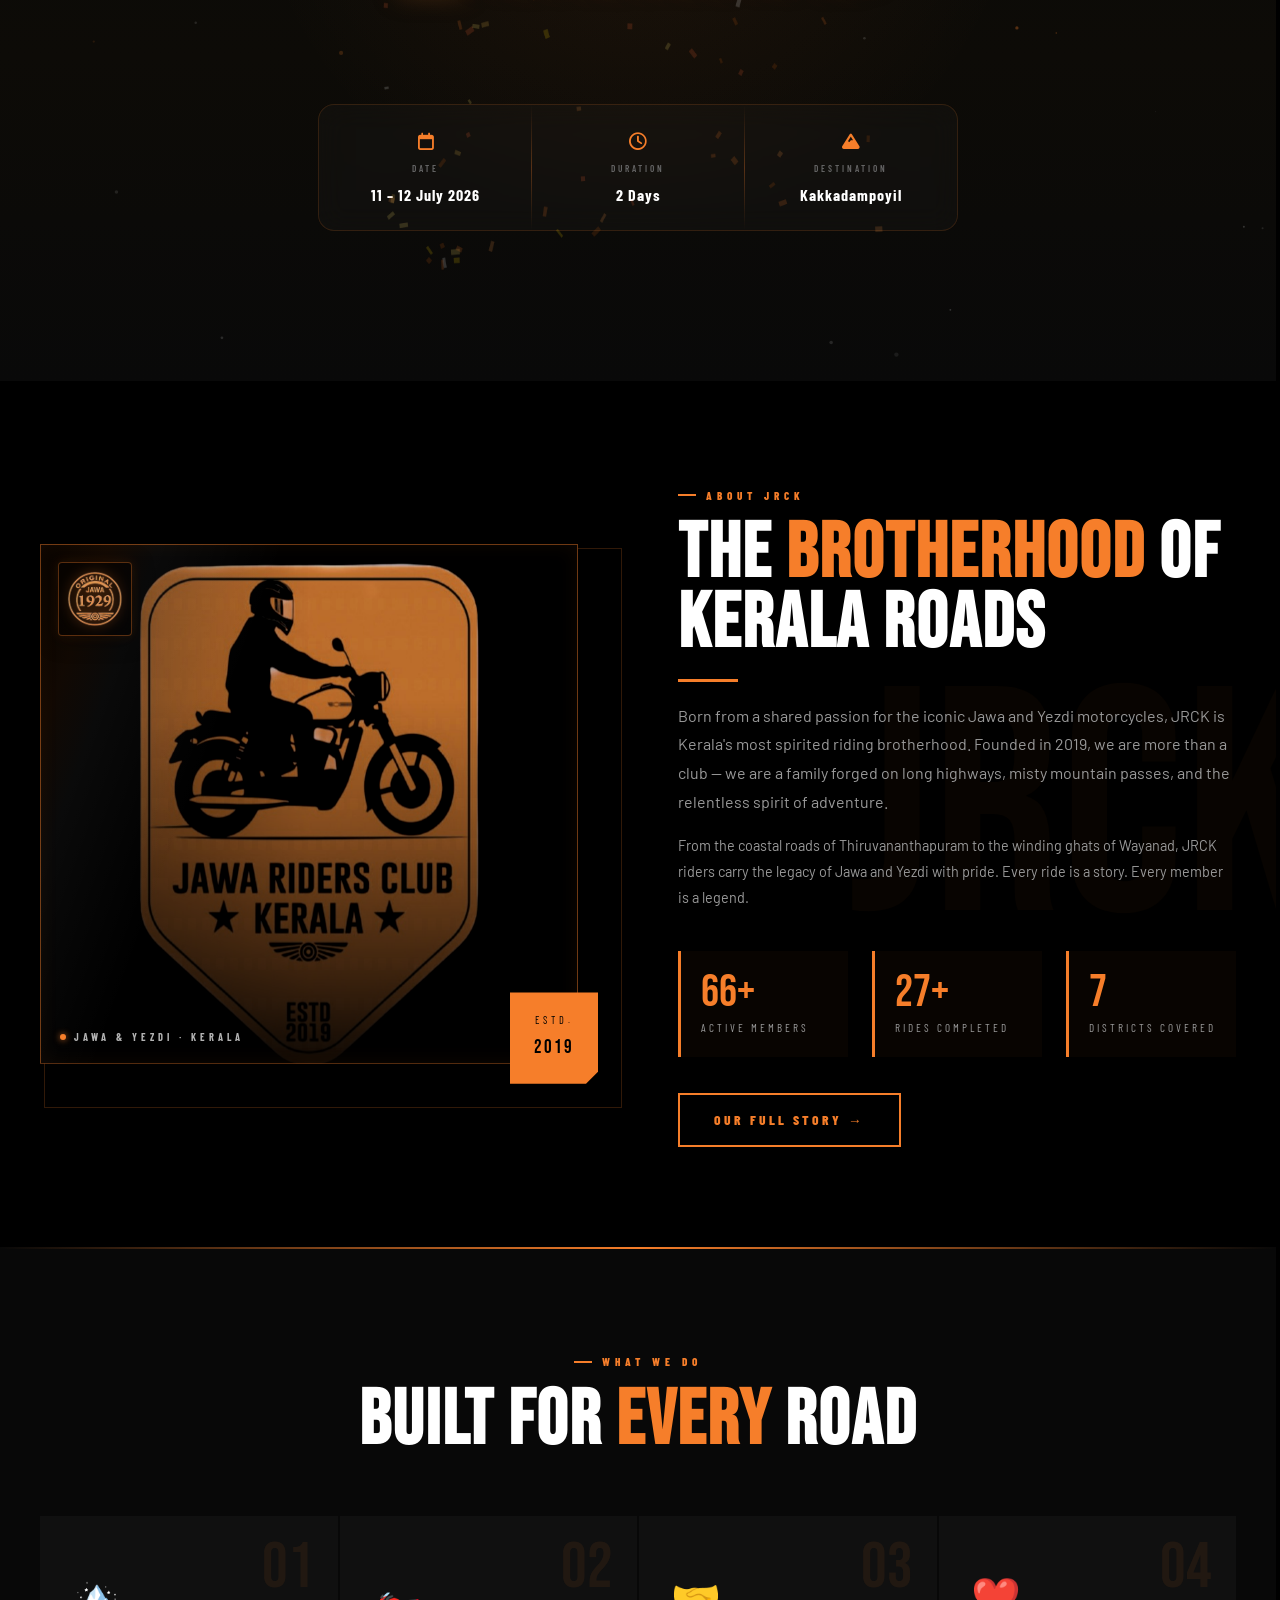
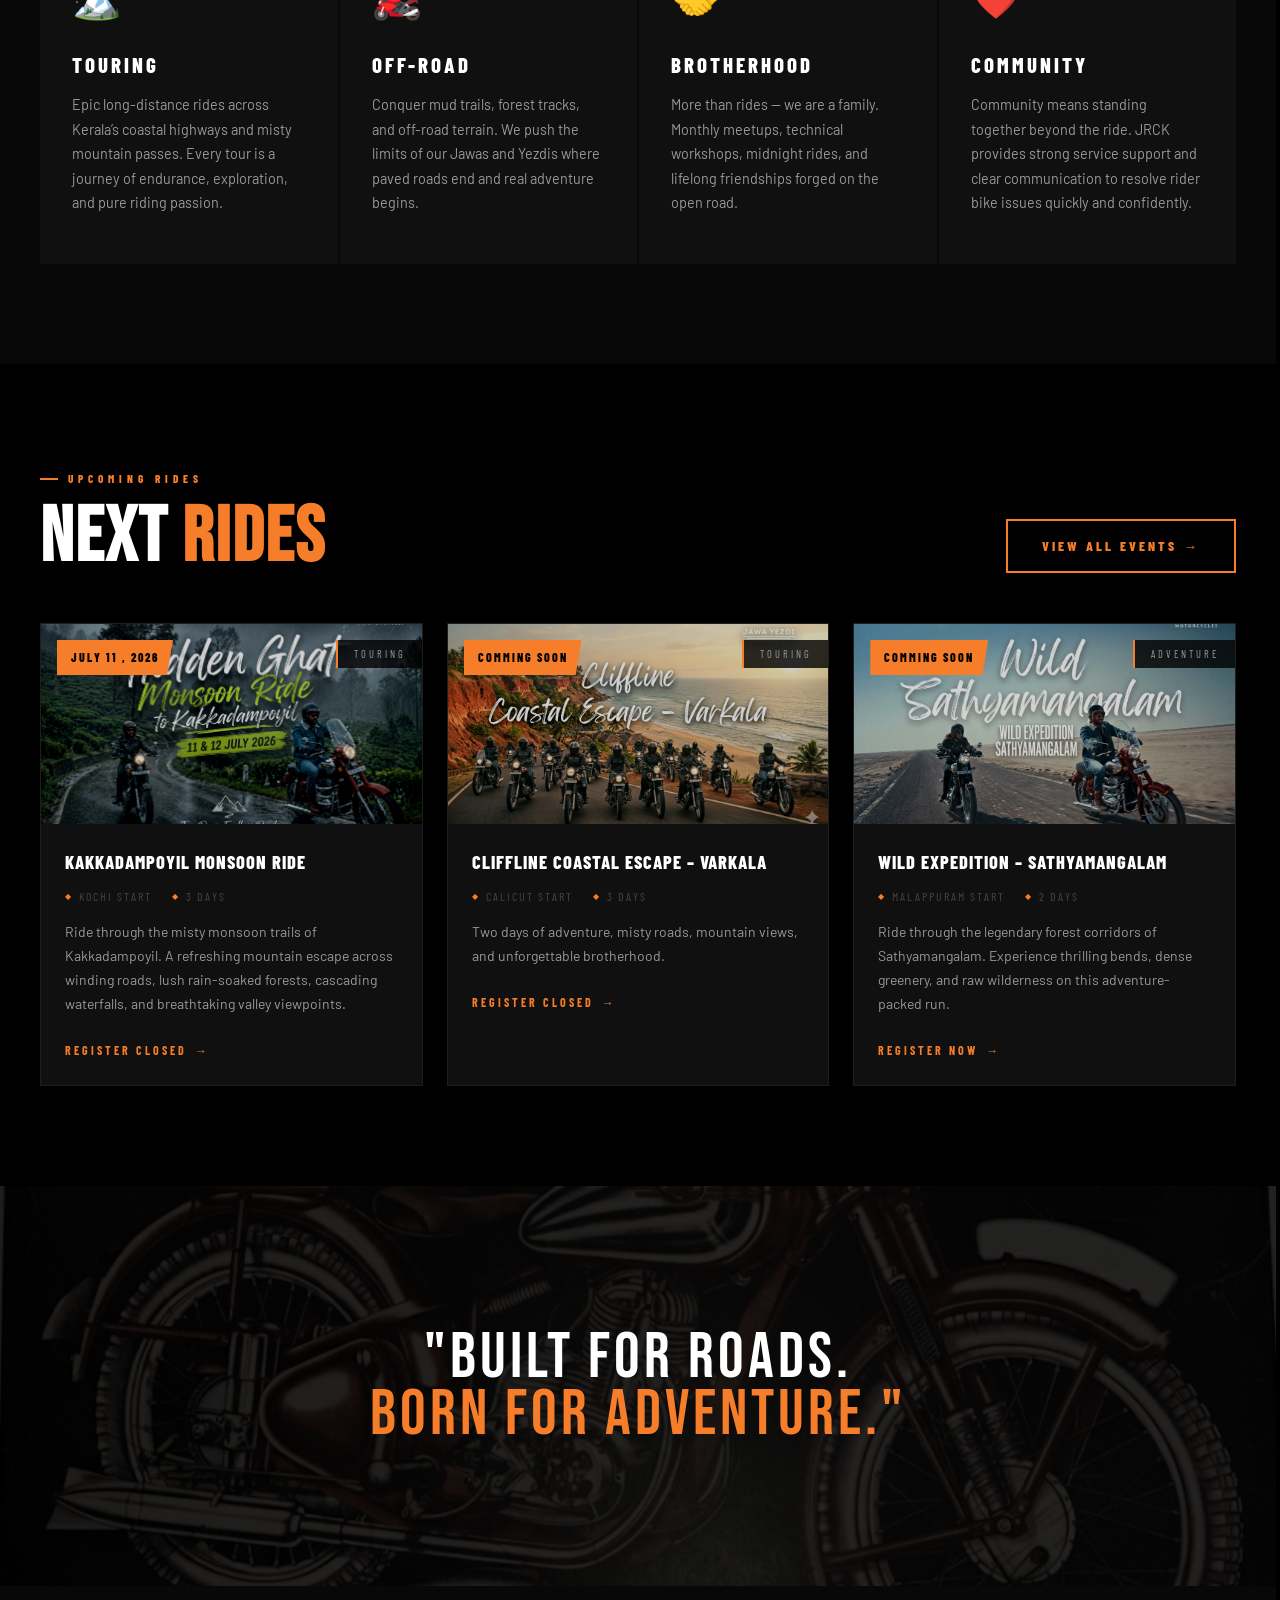
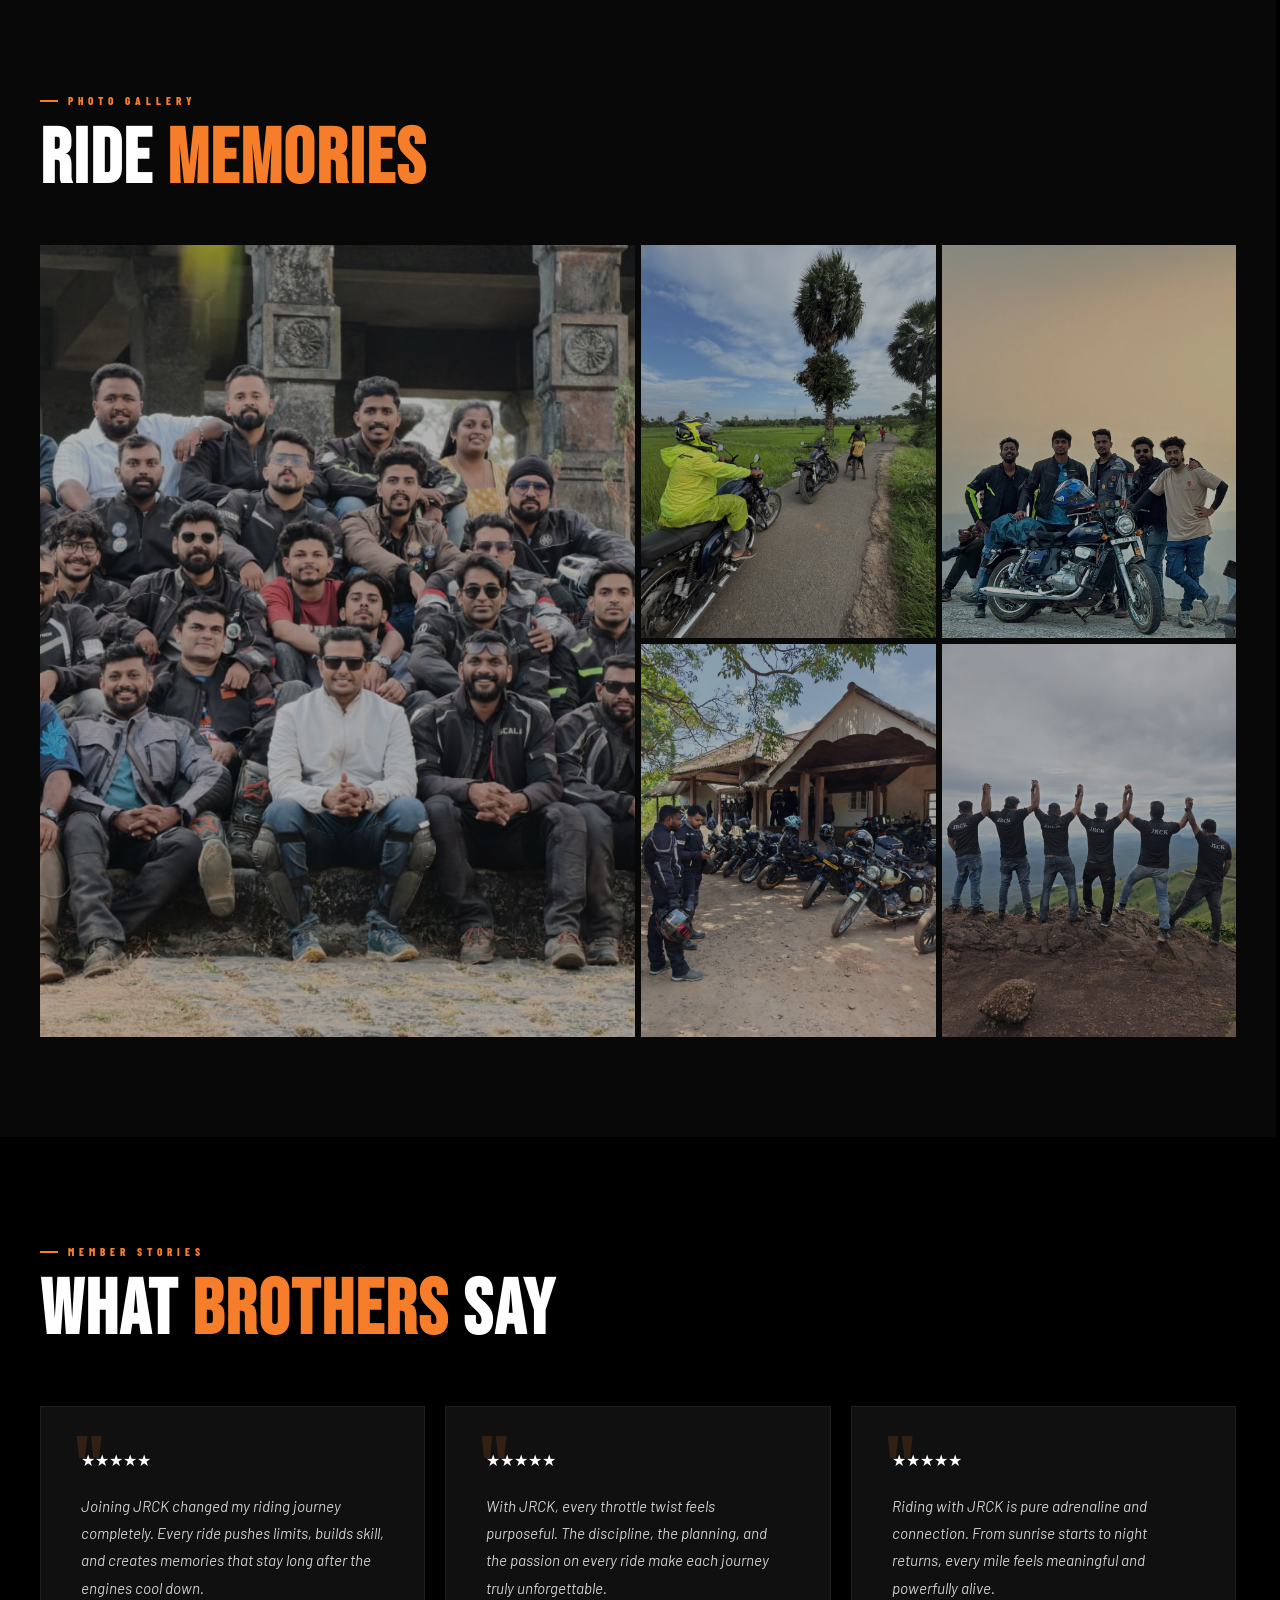
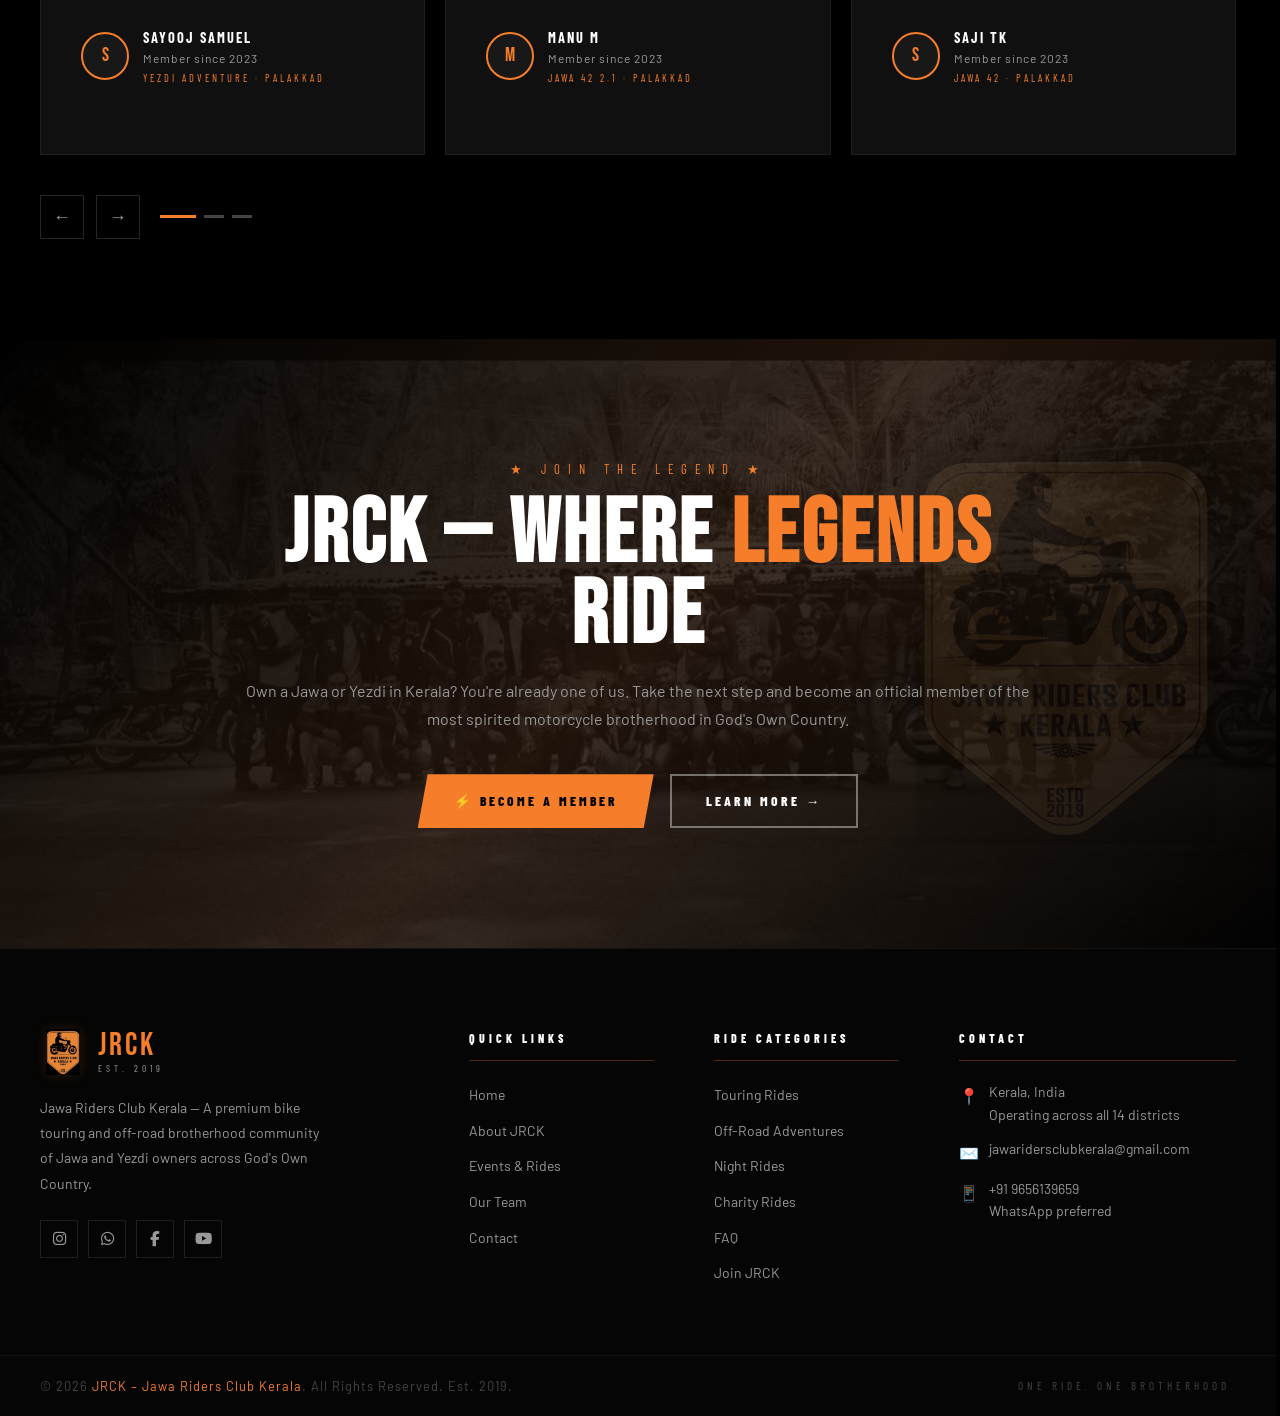
==== commit c84e90f8: "Update index.html" ====
--- a/jrck-website/index.html
+++ b/jrck-website/index.html
@@ -68,7 +68,7 @@
   <a href="events.html" class="mobile-sub">↳ Events & Rides</a>
   <a href="team.html" class="mobile-sub">↳ Our Team</a>
   <a href="faq.html" class="mobile-sub">↳ FAQ</a>
-  <a href="blog.html">Blog</a>
+  <!-- <a href="blog.html">Blog</a> -->
   <a href="contact.html">Contact</a>
   <a href="contact.html#membership" style="color: var(--orange); font-weight: 800;">⚡ Join the Brotherhood</a>
 </nav>
@@ -396,7 +396,7 @@
 			  <span>3 Days</span>
 			</div>
 			<p class="event-desc">
-			  Ride into the hidden ghats of the Nilgiris. A 3-day mountain escape through sharp hairpins, cool forest stretches, and stunning high-altitude viewpoints.
+			  Ride through the misty monsoon trails of Kakkadampoyil. A refreshing mountain escape across winding roads, lush rain-soaked forests, cascading waterfalls, and breathtaking valley viewpoints.
 			</p>
 			<a href="events.html" class="event-register">Register Closed</a>
 		  </div>
@@ -633,7 +633,7 @@
             <li><a href="about.html">About JRCK</a></li>
             <li><a href="events.html">Events & Rides</a></li>
             <li><a href="team.html">Our Team</a></li>
-            <li><a href="blog.html">Blog</a></li>
+            <!-- <li><a href="blog.html">Blog</a></li> -->
             <li><a href="contact.html">Contact</a></li>
           </ul>
         </div>
